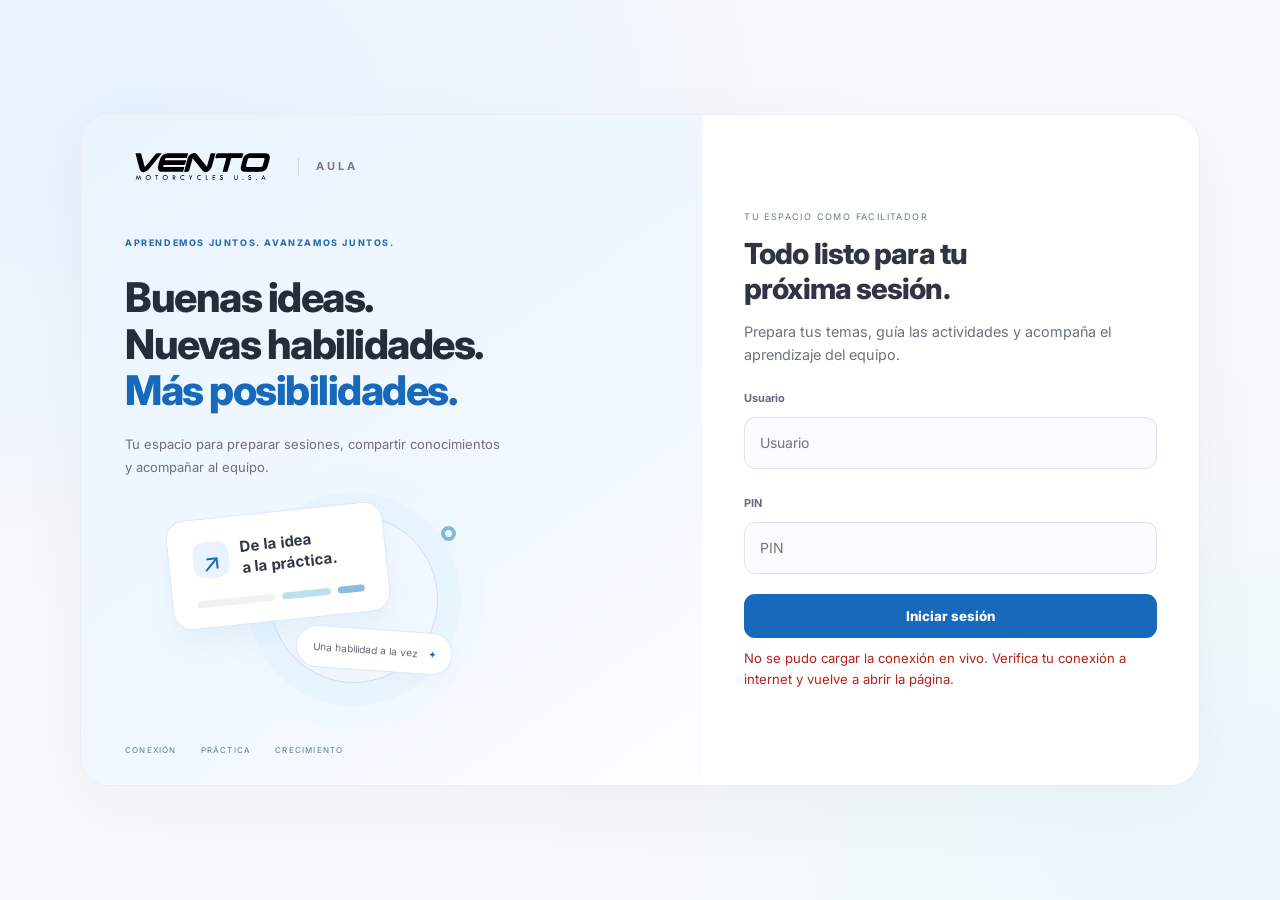
==== index.html @ 3f1a1e35 "Versionar recurso de septiembre para evitar resultados anteriores en caché" ====
<!DOCTYPE html>
<html lang="es">
<head>
<script>function isConsultationView(){return new URLSearchParams(location.search).get('consulta')==='1';}if(isConsultationView())document.documentElement.classList.add('aula-consultation');</script>
<meta charset="UTF-8">
<meta name="viewport" content="width=device-width, initial-scale=1.0">
<title>VENTO Aula · Plataforma de capacitación</title>
<link rel="preconnect" href="https://fonts.googleapis.com">
<link rel="preconnect" href="https://fonts.gstatic.com" crossorigin>
<link href="https://fonts.googleapis.com/css2?family=Inter:wght@300;400;500;600;700;800;900&display=swap" rel="stylesheet">
<style>
*,*::before,*::after{box-sizing:border-box;margin:0;padding:0}
:root{--w:#fff;--bk:#111;--g50:#f9fafb;--g100:#f3f4f6;--g200:#e5e7eb;--g300:#d1d5db;--g400:#9ca3af;--g500:#6b7280;--g600:#4b5563;--g700:#374151;--g800:#1f2937;--bl:#2563eb;--bl2:#3b82f6;--bl3:#1d4ed8;--bla:rgba(37,99,235,.1);--grn:#16a34a;--grna:rgba(22,163,74,.1);--amb:#d97706;--amba:rgba(217,119,6,.1);--red:#dc2626;--reda:rgba(220,38,38,.1);--r:16px;--rs:10px;--tr:all .3s cubic-bezier(.4,0,.2,1)}
html{scroll-behavior:smooth}
body{font-family:'Inter',sans-serif;color:var(--g800);background:var(--w);line-height:1.6;overflow:hidden;height:100vh;width:100vw}
a{color:var(--bl);text-decoration:none}button{font-family:inherit;cursor:pointer;border:none;background:none}
h1{font-size:clamp(2rem,4.5vw,3.2rem);font-weight:900;line-height:1.15;color:var(--bk);letter-spacing:-.02em}
h2{font-size:clamp(1.5rem,3.5vw,2.4rem);font-weight:800;line-height:1.2;color:var(--bk)}
h3{font-size:clamp(1.1rem,2.2vw,1.5rem);font-weight:700;color:var(--bk)}
p{color:var(--g600)}

/* TOPBAR */
.topbar{position:fixed;top:0;left:0;right:0;height:56px;background:var(--w);border-bottom:1px solid var(--g200);z-index:1100;display:flex;align-items:center;padding:0 20px;gap:16px}
.tb-logo{font-size:1.3rem;font-weight:900;color:var(--bk);letter-spacing:-.5px;flex-shrink:0}
.tb-title{font-size:.82rem;font-weight:600;color:var(--g500);flex:1;text-align:center;white-space:nowrap;overflow:hidden;text-overflow:ellipsis}
.tb-btn{display:flex;align-items:center;gap:6px;padding:7px 14px;border-radius:var(--rs);font-size:.78rem;font-weight:600;color:var(--g600);transition:var(--tr);white-space:nowrap}
.tb-btn:hover{background:var(--g100);color:var(--bk)}
.tb-btn svg{width:18px;height:18px;fill:none;stroke:currentColor;stroke-width:2;stroke-linecap:round;stroke-linejoin:round}
.progress-line{position:fixed;top:56px;left:0;right:0;height:3px;background:var(--g200);z-index:1100}
.progress-fill{height:100%;background:var(--bl);transition:width .4s ease;border-radius:0 2px 2px 0}

/* OVERLAY */
.overlay{position:fixed;inset:0;background:rgba(0,0,0,.4);z-index:1200;opacity:0;pointer-events:none;transition:opacity .3s}
.overlay.open{opacity:1;pointer-events:auto}

/* THEME MENU */
.theme-panel{position:fixed;top:0;left:0;bottom:0;width:320px;max-width:85vw;background:var(--w);z-index:1300;transform:translateX(-100%);transition:transform .35s cubic-bezier(.4,0,.2,1);box-shadow:4px 0 24px rgba(0,0,0,.1);display:flex;flex-direction:column}
.theme-panel.open{transform:translateX(0)}
.tp-head{display:flex;align-items:center;justify-content:space-between;padding:20px;border-bottom:1px solid var(--g200)}
.tp-head h3{font-size:1rem}
.tp-close{width:32px;height:32px;border-radius:8px;display:flex;align-items:center;justify-content:center;color:var(--g400)}
.tp-close:hover{background:var(--g100);color:var(--g700)}
.tp-list{flex:1;overflow-y:auto;padding:12px}
.tp-item{display:flex;align-items:center;gap:12px;padding:11px 14px;border-radius:var(--rs);font-size:.82rem;font-weight:500;color:var(--g600);cursor:pointer;transition:var(--tr);margin-bottom:2px}
.tp-item:hover{background:var(--g100);color:var(--bk)}
.tp-item.active{background:var(--bla);color:var(--bl);font-weight:600}
.tp-item .tp-num{width:24px;height:24px;border-radius:6px;display:flex;align-items:center;justify-content:center;font-size:.65rem;font-weight:700;background:var(--g100);color:var(--g500);flex-shrink:0}
.tp-item.active .tp-num{background:var(--bl);color:var(--w)}
.tp-item.visited .tp-num{background:var(--grna);color:var(--grn)}
.tp-sep{font-size:.6rem;font-weight:700;text-transform:uppercase;letter-spacing:1px;color:var(--g400);padding:16px 14px 6px}

/* SLIDE CONTAINER */
.slides{position:absolute;top:59px;left:0;right:0;bottom:0;overflow:hidden}
.slide{position:absolute;inset:0;overflow-y:auto;padding:40px 60px 100px;display:flex;flex-direction:column;align-items:center;opacity:0;pointer-events:none;transition:opacity .35s,transform .35s;transform:translateX(30px)}
.slide.active{opacity:1;pointer-events:auto;transform:translateX(0)}
.slide.exit-left{opacity:0;transform:translateX(-30px)}
.slide-inner{width:100%;max-width:1100px;margin:0 auto}
.slide-label{font-size:.6rem;font-weight:700;text-transform:uppercase;letter-spacing:2px;color:var(--bl);margin-bottom:8px}
.slide-sub{font-size:1.05rem;color:var(--g500);max-width:680px;line-height:1.7;margin-bottom:36px}

/* NAV CONTROLS */
.nav-bar{position:fixed;bottom:0;left:0;right:0;height:64px;background:var(--w);border-top:1px solid var(--g200);z-index:1100;display:flex;align-items:center;justify-content:center;gap:16px;padding:0 20px}
.nav-btn{display:flex;align-items:center;gap:6px;padding:10px 24px;border-radius:var(--rs);font-size:.85rem;font-weight:600;transition:var(--tr)}
.nav-btn.pri{background:var(--bk);color:var(--w)}.nav-btn.pri:hover{background:var(--g800)}
.nav-btn.sec{border:1.5px solid var(--g300);color:var(--g600)}.nav-btn.sec:hover{border-color:var(--bl);color:var(--bl);background:var(--bla)}
.nav-btn:disabled{opacity:.3;pointer-events:none}
.nav-info{font-size:.82rem;color:var(--g500);font-weight:500;min-width:60px;text-align:center}

/* CARDS */
.card{background:var(--w);border:1px solid var(--g200);border-radius:var(--r);padding:24px;transition:var(--tr)}
.card:hover{box-shadow:0 4px 20px rgba(0,0,0,.06)}
.card-label{font-size:.6rem;font-weight:700;text-transform:uppercase;letter-spacing:1px;color:var(--g400);margin-bottom:6px}
.card-value{font-size:2.2rem;font-weight:800;color:var(--bk);line-height:1.1}
.grid-2{display:grid;grid-template-columns:1fr 1fr;gap:16px}
.grid-3{display:grid;grid-template-columns:repeat(3,1fr);gap:16px}
.grid-4{display:grid;grid-template-columns:repeat(4,1fr);gap:16px}
.tag{display:inline-block;padding:4px 12px;border-radius:20px;font-size:.68rem;font-weight:600;text-transform:uppercase;letter-spacing:.5px}
.tag-bl{background:var(--bla);color:var(--bl)}.tag-g{background:var(--grna);color:var(--grn)}.tag-a{background:var(--amba);color:var(--amb)}.tag-r{background:var(--reda);color:var(--red)}.tag-gy{background:var(--g100);color:var(--g500)}

/* FLIP CARDS */
.flip-grid{display:grid;grid-template-columns:repeat(auto-fit,minmax(240px,1fr));gap:20px;margin:24px 0}
.flip-wrap{perspective:1000px;height:240px;cursor:pointer}
.flip-card{position:relative;width:100%;height:100%;transition:transform .6s cubic-bezier(.4,0,.2,1);transform-style:preserve-3d}
.flip-wrap.flipped .flip-card{transform:rotateY(180deg)}
.flip-front,.flip-back{position:absolute;inset:0;backface-visibility:hidden;border-radius:var(--r);padding:28px;display:flex;flex-direction:column;justify-content:center}
.flip-front{background:var(--w);border:2px solid var(--g200);align-items:center;text-align:center}
.flip-front .flip-icon{font-size:2rem;margin-bottom:12px;color:var(--bl)}
.flip-front h3{font-size:1.05rem;color:var(--bk);margin-bottom:8px}
.flip-front p{font-size:.82rem;color:var(--g500)}
.flip-front .flip-hint{font-size:.7rem;color:var(--g400);margin-top:auto;padding-top:12px}
.flip-back{background:var(--bk);color:var(--w);transform:rotateY(180deg);overflow-y:auto}
.flip-back p{color:rgba(255,255,255,.8);font-size:.88rem;line-height:1.7}
.flip-back ul{list-style:none;padding:0;margin-top:8px}
.flip-back li{padding:4px 0;font-size:.82rem;color:rgba(255,255,255,.7)}
.flip-back li::before{content:"";display:inline-block;width:5px;height:5px;border-radius:50%;background:var(--bl2);margin-right:8px;vertical-align:middle}

/* EXAMPLE BLOCKS */
.ex-block{border:1px solid var(--g200);border-radius:var(--rs);padding:20px;margin-bottom:12px}
.ex-block.bad{border-left:4px solid var(--red);background:var(--reda)}
.ex-block.good{border-left:4px solid var(--grn);background:var(--grna)}
.ex-tag{font-size:.6rem;font-weight:700;text-transform:uppercase;letter-spacing:1px;margin-bottom:6px}
.ex-block.bad .ex-tag{color:var(--red)}.ex-block.good .ex-tag{color:var(--grn)}
.ex-role{font-size:.68rem;font-weight:600;color:var(--g400);text-transform:uppercase;letter-spacing:.5px;margin-bottom:4px}
.ex-txt{font-size:.9rem;color:var(--g700);line-height:1.7}

/* GOLDEN RULE */
.gold-rule{background:linear-gradient(135deg,var(--g50),var(--w));border:2px solid var(--g200);border-radius:var(--r);padding:24px 28px;position:relative;margin:20px 0}
.gold-rule::before{content:"";position:absolute;top:-1px;left:28px;right:28px;height:3px;background:var(--bl);border-radius:0 0 4px 4px}
.gold-rule-lb{font-size:.6rem;font-weight:700;text-transform:uppercase;letter-spacing:2px;color:var(--bl);margin-bottom:6px}
.gold-rule-tx{font-size:.95rem;font-weight:600;color:var(--bk);line-height:1.6}

/* STEP FLOW */
.step-flow{display:flex;align-items:center;gap:0;flex-wrap:wrap;justify-content:center;margin:24px 0}
.step-node{padding:14px 22px;background:var(--w);border:2px solid var(--g200);border-radius:var(--rs);font-size:.82rem;font-weight:600;color:var(--bk);text-align:center;transition:var(--tr)}
.step-node:hover{border-color:var(--bl);background:var(--bla)}
.step-ar{color:var(--g300);padding:0 6px;font-size:1.1rem}

/* TIMELINE */
.timeline{position:relative;padding-left:28px;margin:24px 0}
.timeline::before{content:"";position:absolute;left:8px;top:4px;bottom:4px;width:2px;background:var(--g200)}
.tl-item{position:relative;padding:12px 0 12px 20px}
.tl-item::before{content:"";position:absolute;left:-22px;top:16px;width:10px;height:10px;border-radius:50%;border:2px solid var(--bl);background:var(--w)}
.tl-item:last-child::before{background:var(--bl)}
.tl-label{font-size:.6rem;font-weight:700;text-transform:uppercase;letter-spacing:1px;color:var(--bl);margin-bottom:2px}
.tl-text{font-size:.88rem;color:var(--g700)}

/* COMPARISON */
.cmp-tbl{width:100%;border-collapse:separate;border-spacing:0;border:1px solid var(--g200);border-radius:var(--r);overflow:hidden;margin:20px 0}
.cmp-tbl th{background:var(--g800);color:var(--w);font-size:.72rem;font-weight:600;text-transform:uppercase;letter-spacing:.5px;padding:14px 16px;text-align:left}
.cmp-tbl td{padding:14px 16px;font-size:.85rem;color:var(--g600);border-bottom:1px solid var(--g100);vertical-align:top}
.cmp-tbl tr:last-child td{border-bottom:none}
.cmp-tbl tr:hover td{background:var(--g50)}

/* CALLOUT */
.callout{border-left:4px solid var(--bl);padding:20px 24px;background:var(--bla);border-radius:0 var(--rs) var(--rs) 0;margin:16px 0}
.callout.warn{border-left-color:var(--red);background:var(--reda)}
.callout.success{border-left-color:var(--grn);background:var(--grna)}

/* KPI GRID */
.kpi-grid{display:grid;grid-template-columns:repeat(5,1fr);gap:14px;margin:20px 0}
.kpi-card{position:relative;overflow:hidden;padding:20px;background:var(--w);border:1px solid var(--g200);border-radius:var(--r)}
.kpi-card::before{content:"";position:absolute;top:0;left:0;width:100%;height:3px;background:var(--bl)}
.kpi-card.green::before{background:var(--grn)}.kpi-card.amber::before{background:var(--amb)}.kpi-card.red::before{background:var(--red)}
.kpi-card .kpi-val{font-size:1.8rem;font-weight:800;color:var(--bk);line-height:1.1}
.kpi-card .kpi-lbl{font-size:.65rem;font-weight:600;color:var(--g500);text-transform:uppercase;letter-spacing:.5px;margin-top:4px}

/* PROGRESS BAR */
.pr-bar-wrap{margin-bottom:18px}
.pr-bar-hd{display:flex;justify-content:space-between;align-items:center;margin-bottom:6px}
.pr-bar-nm{font-size:.82rem;font-weight:600;color:var(--bk)}
.pr-bar-pct{font-size:.82rem;font-weight:700;color:var(--bl)}
.pr-badge{font-size:.58rem;font-weight:700;padding:3px 10px;border-radius:20px;text-transform:uppercase;letter-spacing:.5px}
.pr-badge.f{background:var(--grna);color:var(--grn)}.pr-badge.d{background:var(--amba);color:var(--amb)}.pr-badge.p{background:var(--reda);color:var(--red)}
.pr-track{height:8px;background:var(--g200);border-radius:8px;overflow:hidden}
.pr-fill{height:100%;border-radius:8px;transition:width 1s ease;width:0%}
.pr-fill.f{background:var(--grn)}.pr-fill.d{background:var(--amb)}.pr-fill.p{background:var(--red)}

/* SCRIPT OUTPUT */
.script-out{background:var(--g50);border:1px solid var(--g200);border-radius:var(--r);padding:24px;margin-top:16px}
.script-out-label{font-size:.6rem;font-weight:700;text-transform:uppercase;letter-spacing:1px;color:var(--bl);margin-bottom:8px}
.script-out-txt{font-size:.95rem;color:var(--g700);line-height:1.8;font-style:italic}
.script-note{background:var(--bla);border:1.5px solid rgba(37,99,235,.3);border-radius:14px;padding:14px 18px;text-align:center;margin-bottom:16px}
.script-note .sn-t{font-size:.9rem;font-weight:900;letter-spacing:.6px;color:var(--bl);text-transform:uppercase}
.script-note .sn-sub{font-size:.82rem;font-weight:600;color:var(--g600);margin-top:6px}

/* VENTEC IMPACT */
.impact-grid{display:grid;grid-template-columns:repeat(auto-fit,minmax(180px,1fr));gap:12px;margin:16px 0}
.impact-item{padding:16px;background:var(--g50);border:1px solid var(--g200);border-radius:var(--rs);text-align:center}
.impact-item .ii-icon{font-size:1.4rem;margin-bottom:6px;color:var(--bl)}
.impact-item .ii-text{font-size:.82rem;font-weight:600;color:var(--bk)}

/* BUTTONS */
.btn{display:inline-flex;align-items:center;gap:8px;padding:12px 24px;border-radius:var(--rs);font-size:.85rem;font-weight:600;transition:var(--tr);white-space:nowrap}
.btn-bl{background:var(--bl);color:var(--w)}.btn-bl:hover{background:var(--bl3);box-shadow:0 4px 12px rgba(37,99,235,.3)}
.btn-bk{background:var(--bk);color:var(--w)}.btn-bk:hover{background:var(--g800)}
.btn-o{border:1.5px solid var(--g300);color:var(--g600)}.btn-o:hover{border-color:var(--bl);color:var(--bl);background:var(--bla)}
.btn-sm{padding:8px 16px;font-size:.78rem}
.btn svg{width:16px;height:16px;fill:none;stroke:currentColor;stroke-width:2;stroke-linecap:round;stroke-linejoin:round}

/* SEARCH */
.sov{position:fixed;inset:0;background:rgba(0,0,0,.5);z-index:2000;display:none;align-items:flex-start;justify-content:center;padding-top:120px}
.sov.open{display:flex}
.sov-box{width:100%;max-width:580px;background:var(--w);border-radius:var(--r);overflow:hidden;box-shadow:0 20px 60px rgba(0,0,0,.2);margin:0 16px}
.sov-in{display:flex;align-items:center;padding:16px 20px;border-bottom:1px solid var(--g200);gap:12px}
.sov-in svg{width:20px;height:20px;stroke:var(--g400);fill:none;stroke-width:2;flex-shrink:0}
.sov-i{flex:1;border:none;outline:none;font-size:1rem;font-family:inherit;color:var(--bk)}
.sov-i::placeholder{color:var(--g400)}
.sov-r{max-height:400px;overflow-y:auto;padding:8px}
.sov-ri{padding:12px 16px;border-radius:var(--rs);cursor:pointer;transition:var(--tr)}
.sov-ri:hover{background:var(--g100)}
.sov-rm{font-size:.62rem;font-weight:700;color:var(--bl);text-transform:uppercase;letter-spacing:.5px;margin-bottom:2px}
.sov-rt{font-size:.88rem;color:var(--g700)}
.sov-rt mark{background:rgba(37,99,235,.15);color:var(--bl);padding:0 2px;border-radius:2px}
.sov-empty{padding:32px;text-align:center;color:var(--g400);font-size:.9rem}

/* MODAL */
.modal-o{position:fixed;inset:0;background:rgba(0,0,0,.5);z-index:3000;display:none;align-items:center;justify-content:center;padding:16px}
.modal-o.open{display:flex}
.modal{background:var(--w);border-radius:var(--r);width:100%;max-width:560px;max-height:80vh;overflow-y:auto;box-shadow:0 20px 60px rgba(0,0,0,.2)}
.modal-hd{display:flex;align-items:center;justify-content:space-between;padding:20px 24px;border-bottom:1px solid var(--g200)}
.modal-tt{font-size:1.1rem;font-weight:700;color:var(--bk)}
.modal-cl{width:32px;height:32px;border-radius:8px;display:flex;align-items:center;justify-content:center;color:var(--g400)}
.modal-cl:hover{background:var(--g100);color:var(--g700)}
.modal-bd{padding:24px}

/* SCROLL TOP */
.scroll-top{position:fixed;bottom:80px;right:24px;width:40px;height:40px;border-radius:50%;background:var(--w);border:1px solid var(--g200);display:flex;align-items:center;justify-content:center;z-index:700;opacity:0;pointer-events:none;transition:var(--tr);box-shadow:0 2px 8px rgba(0,0,0,.08)}
.scroll-top.visible{opacity:1;pointer-events:auto}
.scroll-top:hover{border-color:var(--bl)}
.scroll-top svg{width:16px;height:16px;fill:none;stroke:var(--g500);stroke-width:2;stroke-linecap:round}

/* FAB TOOLS */
.fab-tools{position:fixed;bottom:80px;right:72px;z-index:800}
.fab-btn{width:44px;height:44px;border-radius:50%;background:var(--w);border:1.5px solid var(--g200);display:flex;align-items:center;justify-content:center;transition:var(--tr);box-shadow:0 2px 8px rgba(0,0,0,.08)}
.fab-btn:hover{border-color:var(--bl);box-shadow:0 4px 16px rgba(0,0,0,.12)}
.fab-btn svg{width:20px;height:20px;fill:none;stroke:var(--g600);stroke-width:2;stroke-linecap:round;stroke-linejoin:round}
.fab-panel{position:fixed;bottom:132px;right:24px;width:280px;background:var(--w);border:1px solid var(--g200);border-radius:var(--r);box-shadow:0 10px 40px rgba(0,0,0,.12);z-index:800;display:none;overflow:hidden}
.fab-panel.open{display:block}
.fab-panel-hd{padding:16px 20px;border-bottom:1px solid var(--g200);font-size:.9rem;font-weight:700;color:var(--bk)}
.fab-panel-bd{padding:16px 20px}
.tm-disp{font-size:2.2rem;font-weight:800;color:var(--bk);text-align:center;letter-spacing:2px;margin-bottom:8px}
.tm-btns{display:flex;gap:6px;justify-content:center;flex-wrap:wrap;margin-bottom:8px}
.tm-btns button{padding:6px 14px;border:1px solid var(--g200);border-radius:var(--rs);font-size:.75rem;font-weight:500;color:var(--g600);transition:var(--tr)}
.tm-btns button:hover{border-color:var(--bl);color:var(--bl)}
.tm-btns button.active{background:var(--bl);color:var(--w);border-color:var(--bl)}
.tm-ctrl{display:flex;gap:6px;justify-content:center}
.fab-panel-bd button{width:100%;padding:10px;border-radius:var(--rs);font-size:.8rem;font-weight:500;border:1px solid var(--g200);color:var(--g600);transition:var(--tr);text-align:center;margin-bottom:8px}
.fab-panel-bd button:last-child{margin-bottom:0}
.fab-panel-bd button:hover{border-color:var(--bl);color:var(--bl);background:var(--bla)}

/* MODULE STRUCTURE */
.mod-sec{display:flex;align-items:center;gap:12px;margin:36px 0 14px}
.mod-sec::after{content:"";flex:1;height:1px;background:var(--g200)}
.mod-sec-num{width:28px;height:28px;border-radius:8px;background:var(--bl);color:var(--w);display:flex;align-items:center;justify-content:center;font-size:.72rem;font-weight:700;flex-shrink:0}
.mod-sec h3{font-size:.92rem;font-weight:800;letter-spacing:1px;text-transform:uppercase;color:var(--bk)}
.mod-sec h3 small{display:block;font-size:.62rem;font-weight:600;color:var(--g400);letter-spacing:1px;text-transform:uppercase;margin-top:2px}

.objetivo{display:flex;gap:16px;align-items:flex-start;background:var(--bla);border:1px solid rgba(37,99,235,.18);border-radius:var(--r);padding:20px 24px;margin:20px 0}
.objetivo-ico{flex-shrink:0;width:40px;height:40px;border-radius:10px;background:var(--bl);display:flex;align-items:center;justify-content:center}
.objetivo-ico svg{width:20px;height:20px;stroke:#fff;fill:none;stroke-width:2}
.objetivo .ob-lb{font-size:.6rem;font-weight:700;text-transform:uppercase;letter-spacing:1.5px;color:var(--bl);margin-bottom:4px}
.objetivo p{font-size:.95rem;font-weight:600;color:var(--bl3);line-height:1.6}

.ent-grid{display:grid;grid-template-columns:repeat(auto-fit,minmax(240px,1fr));gap:14px;margin:14px 0}
.ent-card{background:var(--w);border:1px solid var(--g200);border-radius:var(--rs);padding:20px}
.ent-card h4{font-size:.82rem;font-weight:700;color:var(--bk);margin-bottom:6px;text-transform:uppercase;letter-spacing:.5px}
.ent-card p{font-size:.85rem;color:var(--g600);line-height:1.7}
.ent-card ul{list-style:none;padding:0;margin-top:8px}
.ent-card li{padding:3px 0;font-size:.82rem;color:var(--g600);line-height:1.5}
.ent-card li::before{content:"";display:inline-block;width:5px;height:5px;border-radius:50%;background:var(--bl);margin-right:8px;vertical-align:middle}
.ent-card .ehint{font-size:.68rem;color:var(--g400);margin-top:10px}

.steps-vert{display:flex;flex-direction:column;gap:0;margin:14px 0}
.stp-v{display:flex;gap:16px;position:relative;padding-bottom:26px}
.stp-v:last-child{padding-bottom:0}
.stp-v::before{content:"";position:absolute;left:17px;top:38px;bottom:0;width:2px;background:var(--g200)}
.stp-v:last-child::before{display:none}
.stp-v-num{width:36px;height:36px;border-radius:50%;background:var(--w);border:2px solid var(--bl);color:var(--bl);display:flex;align-items:center;justify-content:center;font-size:.8rem;font-weight:700;flex-shrink:0;z-index:1}
.stp-v-bd{flex:1;padding-top:2px}
.stp-v-bd h4{font-size:.9rem;font-weight:700;color:var(--bk);margin-bottom:4px}
.stp-v-bd p{font-size:.86rem;color:var(--g600);line-height:1.7;margin-bottom:6px}
.stp-v-bd .stp-v-ex{font-size:.84rem;color:var(--bl3);background:var(--bla);border-radius:var(--rs);padding:10px 14px;font-style:italic;line-height:1.6}

.convo{display:flex;flex-direction:column;gap:10px;margin:14px 0}
.convo-line{display:flex;gap:12px;align-items:flex-start}
.convo-who{flex-shrink:0;width:96px;padding:7px 4px;text-align:center;border-radius:8px;font-size:.6rem;font-weight:700;text-transform:uppercase;letter-spacing:.5px}
.convo-who.cliente{background:var(--g100);color:var(--g600)}
.convo-who.asesor{background:var(--bla);color:var(--bl)}
.convo-txt{flex:1;font-size:.9rem;color:var(--g700);line-height:1.7;padding-top:3px}

.reto{background:var(--g50);border:1.5px dashed var(--g300);border-radius:var(--r);padding:24px;margin:20px 0}
.reto-hd{display:flex;align-items:center;gap:8px;font-size:.62rem;font-weight:700;text-transform:uppercase;letter-spacing:1.5px;color:var(--amb);margin-bottom:10px}
.reto-hd svg{width:16px;height:16px;stroke:var(--amb);fill:none;stroke-width:2}
.reto-q{font-size:.94rem;font-weight:600;color:var(--bk);line-height:1.7;margin-bottom:14px}
.reto-opts{display:flex;flex-direction:column;gap:10px}
.reto-opt{display:flex;align-items:flex-start;gap:12px;padding:14px 18px;border:2px solid var(--g200);border-radius:var(--rs);background:var(--w);cursor:pointer;transition:var(--tr);font-size:.87rem;color:var(--g700);text-align:left;width:100%;line-height:1.6}
.reto-opt:hover{border-color:var(--bl);background:var(--bla)}
.reto-opt .qo-l{width:30px;height:30px;border-radius:50%;border:2px solid var(--g300);display:flex;align-items:center;justify-content:center;font-size:.75rem;font-weight:700;flex-shrink:0;transition:var(--tr)}
.reto-opt.correct{border-color:var(--grn);background:var(--grna);pointer-events:none}
.reto-opt.correct .qo-l{border-color:var(--grn);background:var(--grn);color:var(--w)}
.reto-opt.wrong{border-color:var(--red);background:var(--reda);pointer-events:none}
.reto-opt.wrong .qo-l{border-color:var(--red);background:var(--red);color:var(--w)}
.reto-opt.show-correct{border-color:var(--grn)}
.reto-opt.show-correct .qo-l{border-color:var(--grn);background:var(--grn);color:var(--w)}
.reto-fb{margin-top:14px;padding:16px;border-radius:var(--rs);font-size:.88rem;line-height:1.7;display:none}
.reto-fb.show{display:block}
.reto-fb.fb-g{background:var(--grna);color:var(--grn);border:1px solid rgba(22,163,74,.2)}
.reto-fb.fb-r{background:var(--reda);color:var(--red);border:1px solid rgba(220,38,38,.2)}
.reto-fb strong{display:block;margin-bottom:4px}

.imp-card{background:linear-gradient(135deg,var(--g50),#fff);border:1.5px solid var(--g200);border-left:6px solid var(--bl);border-radius:var(--r);padding:22px 26px;margin:20px 0}
.imp-card .imp-lb{font-size:.6rem;font-weight:700;text-transform:uppercase;letter-spacing:1.5px;color:var(--bl);margin-bottom:6px}
.imp-card .imp-tx{font-size:1rem;font-weight:800;color:var(--bk);line-height:1.6}
.imp-card .imp-list{margin-top:10px;display:grid;grid-template-columns:repeat(auto-fit,minmax(200px,1fr));gap:8px}
.imp-card .imp-list span{display:flex;align-items:center;gap:8px;font-size:.84rem;font-weight:500;color:var(--g700)}
.imp-card .imp-list span::before{content:"";width:6px;height:6px;border-radius:50%;background:var(--bl);flex-shrink:0}

.dialogo-ref{background:var(--g50);border:1px solid var(--g200);border-left:4px solid var(--bl);border-radius:var(--rs);padding:16px 20px;margin:12px 0}
.dialogo-ref .dr-lb{font-size:.6rem;font-weight:700;text-transform:uppercase;letter-spacing:1px;color:var(--bl);margin-bottom:6px}
.dialogo-ref .dr-tx{font-size:.92rem;font-style:italic;color:var(--g700);line-height:1.7}
.dialogo-ref .dr-nota{font-size:.78rem;color:var(--g500);margin-top:8px;line-height:1.6}

/* COMMERCIAL ROUTE */
.route{display:flex;flex-direction:column;gap:0;margin:20px 0;max-width:640px}
.route-node{flex:1;display:flex;align-items:center;gap:14px;padding:12px 18px;background:var(--w);border:2px solid var(--g200);border-radius:var(--rs)}
.route-node .rn-num{width:30px;height:30px;border-radius:8px;background:var(--bl);color:var(--w);display:flex;align-items:center;justify-content:center;font-size:.75rem;font-weight:700;flex-shrink:0}
.route-node .rn-txt{font-size:.85rem;font-weight:600;color:var(--bk)}
.route-node .rn-sub{font-size:.7rem;color:var(--g500)}
.route-line{width:2px;height:22px;background:var(--bl);margin:2px 0 2px 30px;opacity:.45}
.route-alimenta{font-size:.6rem;font-weight:700;text-transform:uppercase;letter-spacing:1px;color:var(--g400);margin:2px 0 2px 30px}

.route-grid{display:grid;grid-template-columns:repeat(auto-fit,minmax(150px,1fr));gap:10px;margin:16px 0}
.route-chip{background:var(--w);border:1.5px solid var(--g200);border-radius:var(--rs);padding:14px;text-align:center}
.route-chip .rc-num{font-size:.62rem;font-weight:700;color:var(--bl);margin-bottom:4px}
.route-chip .rc-txt{font-size:.72rem;font-weight:600;color:var(--bk);line-height:1.4;text-transform:uppercase;letter-spacing:.5px}
.route-chips{display:flex;align-items:center;gap:6px;flex-wrap:wrap;justify-content:center;margin:16px 0}
.route-chips .rc-arrow{color:var(--bl);font-size:.9rem;font-weight:700}

/* MODERN CARD SYSTEM - GLOBAL */
.m-hd{display:flex;align-items:flex-end;gap:16px;margin:36px 0 22px;flex-wrap:wrap}
.m-hd .mod-sec{flex:1;margin:0}
.m-hint{display:flex;align-items:center;gap:8px;font-size:.72rem;font-weight:600;color:var(--g500);background:var(--g50);border:1px solid var(--g200);border-radius:999px;padding:8px 14px;white-space:nowrap}
.m-hint svg{width:14px;height:14px;stroke:var(--bl);fill:none;stroke-width:2;stroke-linecap:round;stroke-linejoin:round;flex-shrink:0}
.m-grid{display:grid;grid-template-columns:repeat(4,1fr);gap:18px;margin:6px 0 8px}
.m-grid.x3{grid-template-columns:repeat(3,1fr)}
.m-grid.x2{grid-template-columns:repeat(2,1fr)}
.m-card{position:relative;display:flex;flex-direction:column;background:#fff;border:1.5px solid var(--g200);border-radius:22px;padding:24px 24px 22px;box-shadow:0 1px 2px rgba(0,0,0,.04);overflow:hidden;transition:transform .3s cubic-bezier(.4,0,.2,1),box-shadow .3s cubic-bezier(.4,0,.2,1),border-color .3s cubic-bezier(.4,0,.2,1)}
.m-card:hover{transform:translateY(-4px);box-shadow:0 14px 30px rgba(17,24,39,.09);border-color:#93c5fd}
.m-num{position:absolute;top:16px;left:20px;font-size:.66rem;font-weight:800;color:var(--g400);letter-spacing:.5px}
.m-ico{width:64px;height:64px;margin:8px 0 16px;border-radius:16px;background:var(--bla);display:flex;align-items:center;justify-content:center;flex-shrink:0}
.m-ico svg{width:34px;height:34px;stroke:var(--bl);fill:none;stroke-width:1.8;stroke-linecap:round;stroke-linejoin:round}
.m-title{font-size:.9rem;font-weight:800;color:var(--bk);letter-spacing:.3px;line-height:1.35;margin:0 0 8px;text-transform:uppercase}
.m-desc{font-size:.83rem;color:var(--g600);line-height:1.6;margin:0 0 14px}
.m-more{display:inline-flex;align-items:center;gap:7px;font-size:.78rem;font-weight:700;color:var(--bl);background:none;border:none;padding:0;margin-top:auto;align-self:flex-start;cursor:pointer;transition:color .2s}
.m-more:hover{color:var(--bl3)}
.m-more .mm-lbl{letter-spacing:.3px}
.m-more .mm-ico{width:16px;height:16px;border-radius:50%;background:var(--bla);color:var(--bl);display:flex;align-items:center;justify-content:center;font-size:.85rem;font-weight:800;line-height:1;transition:transform .3s cubic-bezier(.4,0,.2,1)}
.m-card.expanded .m-more .mm-ico{transform:rotate(45deg)}
.m-detail{max-height:0;opacity:0;overflow:hidden;transition:max-height .32s ease,opacity .32s ease;margin:0}
.m-card.expanded .m-detail{opacity:1;margin-top:14px;padding-top:12px;border-top:1px solid var(--g100)}
.m-detail h5{font-size:.6rem;font-weight:800;letter-spacing:1.1px;text-transform:uppercase;color:var(--bl);margin-bottom:8px}
.m-detail ul{list-style:none;padding:0;display:flex;flex-direction:column;gap:7px}
.m-detail ul li{display:flex;align-items:flex-start;gap:9px;font-size:.8rem;color:var(--g700);font-weight:500;line-height:1.5}
.m-detail ul li::before{content:"";width:6px;height:6px;border-radius:50%;background:var(--bl);flex-shrink:0;margin-top:6px}
.m-detail p{font-size:.8rem;color:var(--g600);line-height:1.65;margin:0}
.m-note{margin-top:12px;padding-top:10px;border-top:1px dashed var(--g300);font-size:.72rem;color:var(--g500);line-height:1.6;font-style:italic}
.m-tag{display:inline-block;margin-top:12px;padding:6px 10px;border-radius:8px;background:var(--bla);font-size:.58rem;font-weight:800;letter-spacing:1px;text-transform:uppercase;color:var(--bl)}
.m-tag+p{margin-top:8px}
.m-infobar{display:flex;align-items:flex-start;gap:12px;background:#eaf1fe;border:1px solid #d6e4fc;border-radius:14px;padding:16px 20px;margin-top:22px}
.m-infobar svg{width:20px;height:20px;stroke:var(--bl);fill:none;stroke-width:2;stroke-linecap:round;stroke-linejoin:round;flex-shrink:0;margin-top:2px}
.m-infobar b{color:var(--g800)}
.m-infobar span{font-size:.82rem;color:var(--g700);line-height:1.7}

/* PLAN DE ÉXITO - cómo decírselo al cliente */
.pe-hd{text-align:center;max-width:760px;margin:4px auto 18px}
.pe-hd-t{font-size:1rem;font-weight:900;letter-spacing:1.4px;text-transform:uppercase;color:var(--bl)}
.pe-hd-s{font-size:.86rem;color:var(--g600);margin-top:6px}
.pe-grid{display:grid;grid-template-columns:repeat(3,1fr);gap:18px;margin:6px 0 8px}
.pe-card{position:relative;display:flex;flex-direction:column;background:#fff;border:1.5px solid var(--g200);border-radius:22px;padding:22px 20px 24px;box-shadow:0 1px 2px rgba(0,0,0,.04)}
.pe-num{position:absolute;top:16px;left:20px;font-size:.66rem;font-weight:800;color:var(--g400);letter-spacing:.5px}
.pe-img{width:100%;height:190px;margin:10px 0 14px;display:flex;align-items:center;justify-content:center;flex-shrink:0}
.pe-img img{max-width:100%;max-height:100%;width:auto;height:auto;object-fit:contain}
.pe-t{font-size:.88rem;font-weight:800;color:var(--bk);letter-spacing:.3px;line-height:1.35;margin:0 0 8px;text-transform:uppercase}
.pe-lb{font-size:.6rem;font-weight:800;letter-spacing:1.4px;text-transform:uppercase;color:var(--bl);margin-bottom:10px}
.pe-says{display:flex;flex-direction:column;gap:8px}
.pe-say{background:var(--bla);border:1.5px solid rgba(37,99,235,.28);border-radius:14px;padding:10px 13px;font-size:.8rem;color:var(--bk);line-height:1.5}
.pe-eg{max-width:920px;margin:4px auto 0;background:#eaf1fe;border:1.5px solid rgba(37,99,235,.3);border-radius:20px;padding:24px 26px;text-align:center}
.pe-eg-txt{font-size:1rem;font-weight:600;color:var(--bk);line-height:1.65}
.pe-eg-f{display:flex;align-items:center;justify-content:center;gap:10px;flex-wrap:wrap;margin-top:16px}
.pe-chip{font-size:.66rem;font-weight:800;letter-spacing:1.2px;text-transform:uppercase;color:var(--bl);background:#fff;border:1.5px solid var(--bl);border-radius:999px;padding:8px 16px}
.pe-op{font-weight:900;color:var(--bl);font-size:.95rem}
.pe-call{max-width:920px;margin:20px auto 0;background:var(--bk);color:var(--w);border-radius:20px;padding:22px 26px;text-align:center}
.pe-call-t{font-size:.92rem;font-weight:900;letter-spacing:1.2px;text-transform:uppercase}
.pe-call-s{font-size:.84rem;color:var(--g300);margin-top:8px;line-height:1.5}

/* FOLLOW UP - resultados mystery shopper */
.fu-kicker{font-size:.68rem;font-weight:800;letter-spacing:3px;text-transform:uppercase;color:var(--bl);margin-bottom:14px}
.fu-agosto{display:inline-block;margin-top:12px;padding:10px 26px;border-radius:999px;background:var(--bk);color:var(--w);font-size:1.15rem;font-weight:900;letter-spacing:2px}
.fu-rank{display:flex;flex-direction:column;gap:12px;margin:10px 0 6px}
.fr-row{position:relative;background:var(--w);border:1.5px solid var(--g200);border-radius:18px;padding:16px 22px;display:grid;grid-template-columns:52px 1fr auto 96px;align-items:center;gap:16px}
.fr-num{font-size:1.5rem;font-weight:900;color:var(--bl);letter-spacing:.5px}
.fr-bd{min-width:0}
.fr-nm{font-size:.92rem;font-weight:800;color:var(--bk);text-transform:uppercase;letter-spacing:.4px}
.fr-dt{font-size:.78rem;color:var(--g500);margin-top:2px;line-height:1.45}
.fr-inc{font-size:.8rem;font-weight:600;color:var(--g600);text-align:right;white-space:nowrap}
.fr-pct{font-size:1.9rem;font-weight:900;color:var(--bk);text-align:right;line-height:1}
.fr-bar{position:absolute;left:0;right:0;bottom:-1.5px;height:4px;border-radius:0 0 18px 18px;background:var(--g100);overflow:hidden}
.fr-fill{height:100%;background:var(--bl)}
.fu-puente{margin-top:22px;text-align:center}
.fp-t{font-size:.82rem;font-weight:900;letter-spacing:1.4px;color:var(--bl);text-transform:uppercase}
.fp-chips{margin-top:10px;font-size:.82rem;font-weight:700;color:var(--g700);letter-spacing:.5px;display:flex;flex-wrap:wrap;justify-content:center;gap:8px}
.fu-tbl-wrap{overflow-x:auto;margin:8px 0 6px}
.fu-tbl{min-width:520px}
.fu-cal{display:inline-block;min-width:46px;padding:6px 12px;border-radius:999px;background:var(--bla);color:var(--bl);font-weight:900;font-size:.9rem}
.fu-cal-risk{background:var(--reda);color:var(--red)}
.fu-sum{display:grid;grid-template-columns:1fr 1fr;gap:16px;margin:18px 0 4px;max-width:760px}
.fs-item{background:var(--g50);border:1.5px solid var(--g200);border-radius:16px;padding:18px 22px;text-align:center}
.fs-lb{font-size:.6rem;font-weight:800;letter-spacing:1.1px;text-transform:uppercase;color:var(--g500);margin-bottom:8px;line-height:1.5}
.fs-val{font-size:1.35rem;font-weight:900;color:var(--bk)}
.fu-risk-note{margin-top:16px;text-align:center;font-size:.82rem;font-weight:900;letter-spacing:1.1px;text-transform:uppercase;color:var(--red);background:var(--reda);border:1.5px solid rgba(220,38,38,.25);border-radius:14px;padding:14px 20px;max-width:760px}
.fu-hallazgos{display:flex;flex-direction:column;gap:14px;max-width:720px;margin:18px 0}
.fh-item{display:flex;align-items:flex-start;gap:14px;background:var(--w);border:1.5px solid var(--g200);border-radius:16px;padding:16px 20px;font-size:.95rem;font-weight:600;color:var(--g700);line-height:1.55}
.fh-num{width:32px;height:32px;border-radius:50%;background:var(--bk);color:var(--w);font-weight:900;display:flex;align-items:center;justify-content:center;flex-shrink:0;font-size:.9rem}
.fu-flujo{display:flex;align-items:center;justify-content:center;flex-wrap:wrap;gap:10px;margin:20px 0}
.ff-it{font-size:.78rem;font-weight:900;letter-spacing:1.4px;text-transform:uppercase;color:var(--bl);background:var(--bla);border:1.5px solid rgba(37,99,235,.3);border-radius:999px;padding:8px 18px}
.ff-ar{font-weight:900;color:var(--g400);font-size:1rem}
.fu-modulos{margin-top:8px;text-align:center}
.fm-lb{font-size:.6rem;font-weight:800;letter-spacing:1.4px;text-transform:uppercase;color:var(--g500);margin-bottom:8px}
.fm-chips{font-size:.82rem;font-weight:700;color:var(--g700);letter-spacing:.5px;max-width:820px;margin:0 auto}
@media(max-width:640px){.fr-row{grid-template-columns:40px 1fr;row-gap:6px;padding:14px 16px}.fr-inc{grid-column:2;text-align:left}.fr-pct{grid-column:2;text-align:left;font-size:1.5rem}.fu-sum{grid-template-columns:1fr}}

/* FOLLOW UP - diapositiva combinada intro + top 5 */
.fu-intro-rank{margin:4px 0 0}
.fu-intro-rank .fr-row{padding:10px 18px;border-radius:14px}
.fu-intro-rank .fr-num{font-size:1.15rem}
.fu-intro-rank .fr-nm{font-size:.86rem}
.fu-intro-rank .fr-dt{font-size:.72rem}
.fu-intro-rank .fr-inc{font-size:.74rem}
.fu-intro-rank .fr-pct{font-size:1.55rem}
.fu-intro-rank .fu-puente{margin-top:12px}
.fu-sec-t{font-size:.72rem;font-weight:800;letter-spacing:2.2px;text-transform:uppercase;color:var(--g500);text-align:center;margin:26px 0 10px}
.fu-sec-t b{color:var(--bl)}

/* FOLLOW UP - comparativo de desempeño */
.fu-compare{display:grid;grid-template-columns:1fr 1fr;gap:18px;margin-top:8px}
.fc-col{background:#fff;border:1.5px solid var(--g200);border-radius:18px;padding:14px 16px 10px;box-shadow:0 10px 28px rgba(15,23,42,.05)}
.fc-col.risk{border-color:rgba(220,38,38,.16)}
.fc-hd{display:flex;align-items:center;justify-content:space-between;gap:8px;margin-bottom:8px}
.fc-t{font-size:.78rem;font-weight:900;letter-spacing:1px;text-transform:uppercase;color:var(--bk)}
.fc-badge{font-size:.6rem;font-weight:800;letter-spacing:1px;text-transform:uppercase;color:var(--bl);background:var(--bla);border:1.5px solid rgba(37,99,235,.3);border-radius:999px;padding:4px 10px;white-space:nowrap}
.fc-col.risk .fc-badge{color:var(--red);background:var(--reda);border-color:rgba(220,38,38,.25)}
.fc-tbl{width:100%;border-collapse:collapse;font-size:.74rem}
.fc-tbl th{font-size:.56rem;font-weight:800;letter-spacing:.7px;text-transform:uppercase;color:var(--g500);text-align:left;padding:5px 4px;border-bottom:1.5px solid var(--g200)}
.fc-tbl th.c,.fc-tbl td.c{text-align:center}
.fc-tbl th.r,.fc-tbl td.r{text-align:right}
.fc-tbl td{padding:4px 4px;border-bottom:1px solid var(--g100);color:var(--g600);font-weight:600}
.fc-tbl tr:last-child td{border-bottom:none}
.fc-idx{font-weight:800;color:var(--g400);font-size:.66rem;width:22px}
.fc-agn{font-weight:700;color:var(--bk);white-space:nowrap}
.fc-cal{display:inline-block;min-width:34px;padding:3px 8px;border-radius:999px;background:var(--bla);color:var(--bl);font-weight:900;font-size:.74rem;text-align:center}
.fc-cal.risk{background:var(--reda);color:var(--red)}
.fc-mto{font-size:.7rem;white-space:nowrap;color:var(--g700)}
.fc-tot{display:grid;grid-template-columns:1fr 1fr;gap:10px;margin-top:10px}
.ft-item{background:var(--g50);border:1.5px solid var(--g200);border-radius:12px;padding:8px 10px;text-align:center}
.ft-item .ft-lb{font-size:.52rem;font-weight:800;letter-spacing:1px;text-transform:uppercase;color:var(--g500);margin-bottom:4px}
.ft-item .ft-val{font-size:.9rem;font-weight:900;color:var(--bk)}
.fc-note{margin:16px auto 0;max-width:760px;text-align:center;font-size:.8rem;font-weight:900;letter-spacing:1.2px;text-transform:uppercase;color:var(--bl);background:var(--bla);border:1.5px solid rgba(37,99,235,.3);border-radius:14px;padding:12px 18px;line-height:1.5}
@media(max-width:900px){.fu-compare{grid-template-columns:1fr;gap:14px}}

/* WHY cards: por que en la venta */
.why-grid{display:grid;grid-template-columns:repeat(5,1fr);gap:14px;margin:16px 0}
.why-grid.x3{grid-template-columns:repeat(3,1fr)}
.why-card{position:relative;background:#fff;border:1.5px solid var(--g200);border-radius:18px;padding:18px 16px;text-align:center;overflow:hidden;transition:transform .3s cubic-bezier(.4,0,.2,1),box-shadow .3s,border-color .3s}
.why-card:hover{transform:translateY(-3px);box-shadow:0 10px 24px rgba(17,24,39,.08);border-color:#93c5fd}
.why-ico{width:46px;height:46px;margin:0 auto 10px;border-radius:12px;background:var(--bla);display:flex;align-items:center;justify-content:center}
.why-ico svg{width:24px;height:24px;stroke:var(--bl);fill:none;stroke-width:1.8;stroke-linecap:round;stroke-linejoin:round}
.why-t{font-size:.74rem;font-weight:800;color:var(--bk);text-transform:uppercase;letter-spacing:.4px;line-height:1.4}
.why-s{font-size:.72rem;color:var(--g500);line-height:1.5;margin-top:6px}

/* Focus phrase */
.focus{margin:22px 0;padding:22px 28px;border-radius:18px;background:linear-gradient(135deg,var(--g50),#fff);border:1.5px solid var(--g200);border-top:4px solid var(--bl)}
.focus .fo-lb{font-size:.6rem;font-weight:800;text-transform:uppercase;letter-spacing:1.5px;color:var(--bl);margin-bottom:8px}
.focus .fo-tx{font-size:1.02rem;font-weight:800;color:var(--bk);line-height:1.55;letter-spacing:.2px}

/* Side example: No / Mejor */
.side-ex{display:grid;grid-template-columns:1fr 1fr;gap:16px;margin:16px 0}
.se-card{background:#fff;border:1.5px solid var(--g200);border-left:5px solid var(--g300);border-radius:18px;padding:20px 22px}
.se-card.no{border-left-color:var(--red)}
.se-card.yes{border-left-color:var(--grn)}
.se-hd{display:flex;align-items:center;gap:9px;margin-bottom:10px}
.se-ico{width:30px;height:30px;border-radius:9px;background:var(--reda);display:flex;align-items:center;justify-content:center;flex-shrink:0}
.se-card.yes .se-ico{background:var(--grna)}
.se-ico svg{width:15px;height:15px;stroke:var(--red);fill:none;stroke-width:2.4;stroke-linecap:round;stroke-linejoin:round}
.se-card.yes .se-ico svg{stroke:var(--grn)}
.se-lb{font-size:.64rem;font-weight:800;text-transform:uppercase;letter-spacing:1px;color:var(--red)}
.se-card.yes .se-lb{color:var(--grn)}
.se-tx{font-size:.9rem;color:var(--g700);line-height:1.6}
.se-tx em{font-style:italic;color:var(--g600)}
.se-note{margin-top:12px;padding-top:10px;border-top:1px dashed var(--g300);font-size:.75rem;color:var(--g500);line-height:1.6}

/* Vertical flow */
.v-flow{display:flex;flex-direction:column;gap:0;margin:18px 0}
.vf-row{display:flex;gap:16px;position:relative;padding-bottom:18px}
.vf-row:last-child{padding-bottom:0}
.vf-row::before{content:"";position:absolute;left:19px;top:42px;bottom:0;width:2px;background:var(--g200)}
.vf-row:last-child::before{display:none}
.vf-num{width:40px;height:40px;border-radius:12px;background:var(--bla);border:1.5px solid var(--bl);color:var(--bl);display:flex;align-items:center;justify-content:center;font-size:.85rem;font-weight:800;flex-shrink:0;z-index:1}
.vf-bd{flex:1;padding-top:3px}
.vf-bd h4{font-size:.88rem;font-weight:700;color:var(--bk);margin-bottom:2px;letter-spacing:.2px}
.vf-bd p{font-size:.8rem;color:var(--g500);line-height:1.5}

/* Chip grid */
.chip-grid{display:grid;grid-template-columns:repeat(3,1fr);gap:12px;margin:16px 0}
.chip-card{display:flex;align-items:center;gap:12px;background:#fff;border:1.5px solid var(--g200);border-radius:16px;padding:14px 16px;transition:var(--tr)}
.chip-card:hover{border-color:#93c5fd}
.chip-card .cc-ico{width:36px;height:36px;border-radius:10px;background:var(--bla);display:flex;align-items:center;justify-content:center;flex-shrink:0}
.chip-card .cc-ico svg{width:18px;height:18px;stroke:var(--bl);fill:none;stroke-width:2;stroke-linecap:round;stroke-linejoin:round}
.chip-card .cc-t{font-size:.74rem;font-weight:700;color:var(--bk);text-transform:uppercase;letter-spacing:.3px;line-height:1.35}

/* Formula scheme */
.formula{display:flex;align-items:center;justify-content:center;gap:10px;flex-wrap:wrap;margin:22px 0;background:var(--g50);border:1.5px solid var(--g200);border-radius:18px;padding:20px}
.formula .f-chip{background:#fff;border:1.5px solid var(--g300);border-radius:14px;padding:14px 20px;font-size:.76rem;font-weight:700;color:var(--bk);text-align:center;line-height:1.4}
.formula .f-chip small{display:block;font-size:.62rem;color:var(--g500);font-weight:600;margin-top:3px}
.formula .f-op{font-size:1.2rem;font-weight:900;color:var(--bl);flex-shrink:0}
.formula .f-res{background:var(--bla);border-color:var(--bl);color:var(--bl3)}
.formula .f-res small{color:var(--bl)}
/* VENTEC MODULE - SIMPLIFIED */
.vent-duo{display:grid;grid-template-columns:repeat(2,1fr);gap:22px;align-items:stretch;margin:6px 0 4px}
.vc-card{position:relative;display:flex;flex-direction:column;background:var(--w);border:1.5px solid var(--g200);border-radius:20px;padding:28px 26px 24px;box-shadow:0 10px 30px rgba(15,23,42,.05)}
.vc-card.acc{border:2px solid rgba(37,99,235,.45);box-shadow:0 14px 34px rgba(37,99,235,.12)}
.vc-badge{position:absolute;top:-12px;right:18px;background:var(--bl);color:#fff;font-size:.62rem;font-weight:800;letter-spacing:1px;padding:6px 12px;border-radius:999px;text-transform:uppercase}
.vc-ico{width:76px;height:76px;border-radius:18px;background:var(--bla);display:flex;align-items:center;justify-content:center;margin-bottom:18px}
.vc-ico svg{width:44px;height:44px;stroke:var(--bl);fill:none;stroke-width:2;stroke-linecap:round;stroke-linejoin:round}
.vc-card.acc .vc-ico{background:var(--bl)}
.vc-card.acc .vc-ico svg{stroke:#fff}
.vc-title{font-size:1.2rem;font-weight:900;color:var(--bk);letter-spacing:.5px;line-height:1.2;margin-bottom:12px;text-transform:uppercase}
.vc-card.acc .vc-title{color:var(--bl)}
.vc-main{font-size:1.05rem;font-weight:800;color:var(--bk);line-height:1.45;margin-bottom:8px}
.vc-card.acc .vc-main{color:var(--bl)}
.vc-txt{font-size:.88rem;color:var(--g600);line-height:1.65;margin-bottom:12px}
.vc-more{display:inline-flex;align-items:center;gap:7px;font-size:.78rem;font-weight:700;color:var(--bl);background:none;border:none;padding:0;align-self:flex-start;cursor:pointer}
.vc-more:hover{color:var(--bl3)}
.vc-mico{width:16px;height:16px;border-radius:50%;background:var(--bla);color:var(--bl);display:flex;align-items:center;justify-content:center;font-size:.85rem;font-weight:800;transition:transform .3s cubic-bezier(.4,0,.2,1)}
.vc-card.expanded .vc-mico{transform:rotate(45deg)}
.vc-detail{max-height:0;opacity:0;overflow:hidden;transition:max-height .32s ease,opacity .32s ease;margin:0}
.vc-card.expanded .vc-detail{opacity:1;margin-top:14px;padding-top:12px;border-top:1px solid var(--g100)}
.vc-hd{font-size:.62rem;font-weight:800;letter-spacing:1px;text-transform:uppercase;color:var(--bl);margin-bottom:4px}
.vc-sub{font-size:.8rem;color:var(--g600);line-height:1.6;margin:0 0 8px}
.vc-formula{display:flex;align-items:center;justify-content:center;gap:8px;flex-wrap:wrap;background:var(--g50);border:1.5px solid var(--g200);border-radius:14px;padding:14px;margin:4px 0 14px}
.vc-formula .vf-chip{background:#fff;border:1.5px solid var(--bl);border-radius:12px;padding:10px 14px;font-size:.68rem;font-weight:800;color:var(--bl);text-align:center;letter-spacing:.4px;line-height:1.4}
.vc-formula .vf-op{font-size:1rem;font-weight:900;color:var(--g400);flex-shrink:0}
.vc-formula .vf-res{background:var(--bl);border:none;color:#fff}
.vc-tag{display:block;text-align:center;background:var(--bla);border:1px dashed rgba(37,99,235,.45);border-radius:12px;padding:12px;font-size:.8rem;font-weight:800;color:var(--bl3);line-height:1.5;letter-spacing:.3px}
.ven-chips{display:flex;flex-wrap:wrap;justify-content:center;gap:10px;margin:8px 0 6px}
.ven-chip{background:var(--bla);border:1px solid rgba(37,99,235,.28);color:var(--bl);font-size:.72rem;font-weight:800;letter-spacing:.8px;text-transform:uppercase;padding:8px 18px;border-radius:999px}
.vent-endcall{display:flex;flex-direction:column;align-items:center;gap:6px;background:linear-gradient(135deg,#fff,#eef4ff);border:2px solid var(--bl);border-left:6px solid var(--bl);border-radius:20px;padding:26px 28px;text-align:center;margin:10px 0 4px}
.vent-endcall .ec-big{font-size:1.45rem;font-weight:900;color:var(--bk);letter-spacing:.4px;line-height:1.3}
.vent-endcall .ec-big b{color:var(--bl)}
.vent-endcall .ec-sub{font-size:.9rem;color:var(--g500)}
/* MODULO 06 - POLIZA SIMPLIFIED */
.pol-grid{display:grid;grid-template-columns:repeat(3,1fr);gap:18px;margin:6px 0 4px}
.pol-card{position:relative;display:flex;flex-direction:column;background:var(--w);border:1.5px solid var(--g200);border-radius:20px;padding:26px 22px 22px;box-shadow:0 10px 30px rgba(15,23,42,.05)}
.pol-card .pc-ico{width:56px;height:56px;border-radius:16px;background:var(--bla);display:flex;align-items:center;justify-content:center;margin-bottom:14px}
.pol-card .pc-ico svg{width:32px;height:32px;stroke:var(--bl);fill:none;stroke-width:2;stroke-linecap:round;stroke-linejoin:round}
.pol-card .pc-kick{font-size:.66rem;font-weight:800;letter-spacing:1px;text-transform:uppercase;color:var(--g400);margin-bottom:6px}
.pol-card .pc-title{font-size:.95rem;font-weight:900;color:var(--bk);letter-spacing:.4px;line-height:1.3;margin-bottom:8px;text-transform:uppercase}
.pol-card .pc-num{font-size:2.6rem;font-weight:900;color:var(--bl);line-height:1.05;margin:2px 0 10px}
.pol-card .pc-txt{font-size:.8rem;color:var(--g600);line-height:1.6}
.pol-card.strong{border:2px solid rgba(37,99,235,.45);box-shadow:0 14px 34px rgba(37,99,235,.12)}
.cmp-2{display:flex;align-items:center;justify-content:center;gap:14px;margin:22px 0 6px;flex-wrap:wrap}
.cmp-side{flex:1;min-width:150px;max-width:250px;background:var(--w);border:1.5px solid var(--g200);border-radius:20px;padding:20px 16px;text-align:center;box-shadow:0 10px 30px rgba(15,23,42,.05)}
.cmp-side.vy{background:linear-gradient(135deg,#fff,#eef4ff);border:2px solid rgba(37,99,235,.4)}
.cmp-side .cs-lb{font-size:.72rem;font-weight:800;letter-spacing:1px;text-transform:uppercase;color:var(--g500);margin-bottom:8px}
.cmp-side .cs-num{font-size:2.1rem;font-weight:900;color:var(--bk);line-height:1.05}
.cmp-side.vy .cs-num{color:var(--bl)}
.cmp-vs{font-weight:900;font-size:1rem;color:var(--bl);background:var(--bla);border:1.5px solid var(--bl);border-radius:50%;width:54px;height:54px;display:flex;align-items:center;justify-content:center;flex-shrink:0}
.pol-quote{display:flex;align-items:flex-start;gap:12px;max-width:760px;margin:14px auto 4px;padding:16px 18px;background:var(--g50);border-left:4px solid var(--bl);border-radius:14px;color:var(--g700);font-size:.9rem;font-weight:600;line-height:1.6;text-align:left}
.pol-quote svg{width:22px;height:22px;stroke:var(--bl);fill:none;stroke-width:2;flex-shrink:0;margin-top:2px;stroke-linecap:round;stroke-linejoin:round}
.plan-call{display:flex;flex-direction:column;align-items:center;gap:8px;text-align:center;background:var(--wl,#fff);border:1.5px solid var(--g200);border-radius:18px;padding:22px;margin:14px 0 4px}
.plan-call .pct-top{font-size:1.05rem;font-weight:900;color:var(--bk);letter-spacing:.5px;text-transform:uppercase}
.plan-call .pct-top b{color:var(--bl)}
.plan-call .pct-arrow{font-size:1.4rem;color:var(--bl);font-weight:900;line-height:1}
.plan-call .pct-bot{font-size:.95rem;font-weight:800;color:var(--bl);letter-spacing:.5px;text-transform:uppercase}
.pol-end{display:flex;flex-direction:column;align-items:center;gap:12px;background:linear-gradient(135deg,#fff,#eef4ff);border:2px solid var(--bl);border-left:6px solid var(--bl);border-radius:20px;padding:26px 28px;text-align:center;margin:10px 0 4px}
.pol-end .pe-t{font-size:1.2rem;font-weight:900;color:var(--bk);letter-spacing:.5px}
.pol-end .pe-t b{color:var(--bl)}
.pol-end .pe-grid{display:flex;gap:14px 26px;flex-wrap:wrap;justify-content:center;font-size:.92rem;font-weight:800;color:var(--g700)}
.pol-end .pe-grid b{color:var(--bl)}
.pol-end .pe-slog{font-size:.9rem;font-weight:800;letter-spacing:.4px;color:var(--bl);text-transform:uppercase}
@media(max-width:1024px){.pol-grid{grid-template-columns:repeat(2,1fr)}}
@media(max-width:640px){.pol-grid{grid-template-columns:1fr}.cmp-vs{transform:rotate(90deg)}}
@media(max-width:640px){.vent-duo{grid-template-columns:1fr}}
/* MODULOS 05-06-07 - REFUERZO COMERCIAL SIMPLIFICADO */
.pol-badge{display:inline-flex;align-items:center;gap:8px;margin:2px 0 14px;padding:8px 16px;border-radius:999px;background:var(--bla);border:1px solid rgba(37,99,235,.35);color:var(--bl);font-size:.72rem;font-weight:800;letter-spacing:.6px;text-transform:uppercase}
.pol-badge svg{width:16px;height:16px;stroke:var(--bl);fill:none;stroke-width:2.5;stroke-linecap:round;stroke-linejoin:round}
.pol-card.big-t .pc-title{font-size:1.25rem}
.cmp-cap{width:100%;text-align:center;font-size:.9rem;font-weight:900;letter-spacing:.5px;color:var(--bk);text-transform:uppercase;margin-bottom:10px}
.cmp-cap b{color:var(--bl)}
.pol-end .pe-x{font-size:.8rem;font-weight:800;color:var(--g500);letter-spacing:.6px;text-transform:uppercase}
.pol-end .pe-t{font-size:1.35rem;font-weight:900;color:var(--bk);letter-spacing:.5px;line-height:1.2}
.gar-grid{display:grid;grid-template-columns:repeat(2,1fr);gap:18px;margin:6px 0 4px}
.gs-stack{display:flex;flex-direction:column;align-items:center;justify-content:center;margin:8px 0 12px}
.gs-stack .gs-num{font-size:2rem;font-weight:900;color:var(--bl);line-height:1.15;text-align:center}
.gs-stack .gs-or{font-size:.68rem;font-weight:800;color:var(--g400);letter-spacing:1px;margin:2px 0}
.gs-txt{font-size:.8rem;color:var(--g600);line-height:1.6;text-align:center}
.gar-eq{display:flex;align-items:center;justify-content:center;gap:12px;flex-wrap:wrap;margin:16px 0 6px}
.gar-eq .ge-item{font-size:1rem;font-weight:900;color:var(--bk);text-align:center;line-height:1.35}
.gar-eq .ge-op{font-size:1rem;font-weight:900;color:var(--g400)}
.gar-eq .ge-res{font-size:1.05rem;font-weight:900;color:var(--bl);background:var(--bla);border:1.5px solid var(--bl);border-radius:14px;padding:10px 18px;letter-spacing:.5px;text-transform:uppercase}
.seg-hero{font-size:2rem;font-weight:900;color:var(--bl);text-align:center;margin:8px 0 14px;letter-spacing:.5px}
.seg-single{max-width:600px;margin:0 auto 4px;display:flex;flex-direction:column;align-items:center;text-align:center;background:var(--w,#fff);border:2px solid rgba(37,99,235,.4);border-radius:20px;padding:28px 26px;box-shadow:0 14px 34px rgba(37,99,235,.12)}
.plan-chain{display:flex;flex-direction:column;align-items:center;gap:10px;text-align:center;background:var(--w,#fff);border:1.5px solid var(--g200);border-radius:18px;padding:22px;margin:16px 0 4px}
.plan-chain .chl{font-size:1rem;font-weight:900;color:var(--bk);letter-spacing:.5px;text-transform:uppercase}
.plan-chain .ch-arrow{color:var(--bl);font-weight:900;font-size:1.3rem;line-height:1}
.plan-chain .ch-fin{font-size:1rem;font-weight:900;color:var(--bl);letter-spacing:.5px;text-transform:uppercase}
@media(max-width:640px){.gar-grid{grid-template-columns:1fr}.seg-hero{font-size:1.6rem}}
/* MODULOS 08-09 - REFUERZO SIMPLIFICADO */
.ct-hero{text-align:center;margin:10px 0 18px}
.ct-hero .ct-k{font-size:.68rem;font-weight:800;letter-spacing:1.6px;color:var(--g400);text-transform:uppercase;margin-bottom:10px}
.ct-hero .ct-a{font-size:clamp(1.55rem,3.4vw,2.35rem);font-weight:900;color:var(--bk);line-height:1.15;letter-spacing:.5px}
.ct-hero .ct-a b{color:var(--bl)}
.ct-hero .ct-b{font-size:clamp(1.1rem,2.4vw,1.6rem);font-weight:900;color:var(--g700);line-height:1.2;margin-top:4px;letter-spacing:.5px}
.ct-hero .ct-b b{color:var(--bl)}
.ct-cap{text-align:center;font-size:.95rem;font-weight:900;letter-spacing:.5px;color:var(--bl);background:var(--bla);border:1.5px solid rgba(37,99,235,.35);border-radius:14px;padding:12px 16px;margin:12px auto 4px;max-width:720px;text-transform:uppercase}
@media(max-width:640px){.ct-hero .ct-a{font-size:1.4rem}}
/* RECURSOS VISUALES REALES */
.img-frame{display:flex;align-items:center;justify-content:center;background:var(--g50);border:1.5px solid var(--g200);border-radius:20px;padding:14px;box-shadow:0 10px 30px rgba(15,23,42,.05)}
.img-frame img{display:block;width:100%;height:auto;object-fit:contain}
.ven-hero{display:grid;grid-template-columns:minmax(0,.9fr) minmax(0,1.1fr);gap:24px;align-items:center;margin:8px 0 16px;background:linear-gradient(135deg,#fff,#eef4ff);border:1.5px solid var(--g200);border-radius:22px;padding:22px 24px}
.ven-hero .ven-big{font-size:1.5rem;font-weight:900;color:var(--bk);letter-spacing:.4px;line-height:1.4;text-align:center}
.ven-hero .ven-big b{color:var(--bl)}
.ven-hero .ven-big .vb-or{display:inline-block;color:var(--g400);font-weight:900;margin:0 4px}
.ven-hero .img-frame{background:#fff}
.gar-cols{display:grid;grid-template-columns:minmax(0,1.15fr) minmax(0,.85fr);gap:22px;align-items:center;margin:14px 0 4px}
.gar-cols .img-frame{background:linear-gradient(135deg,#141418,#2d2d34);border-color:rgba(255,255,255,.14)}
.ana-logo{text-align:center;margin:4px 0 10px}
.ana-logo img{height:96px;width:auto;object-fit:contain;filter:drop-shadow(0 6px 14px rgba(219,36,85,.16))}
.seg-line{max-width:660px;margin:0 auto 6px;text-align:center;font-size:1.05rem;font-weight:800;color:var(--g700);line-height:1.6}
.pilot-hd{display:flex;align-items:center;justify-content:center;margin:2px 0 4px}
.pilot-hd img{height:46px;width:auto;object-fit:contain}
.m-img{box-sizing:border-box;width:100%;height:150px;display:flex;align-items:center;justify-content:center;background:var(--g50);border:1px solid var(--g200);border-radius:14px;padding:10px;margin:0 0 14px;overflow:hidden}
.m-img img{width:100%;height:100%;object-fit:contain}
@media(max-width:640px){.ven-hero,.gar-cols{grid-template-columns:1fr}.m-img{height:120px}.ana-logo img{height:80px}.pilot-hd img{height:38px}}
/* SONDEO - 3 NIVELES CON IMAGENES */
.niv-grid{display:grid;grid-template-columns:repeat(3,1fr);gap:18px;margin:6px 0 4px}
.niv-card{background:#fff;border:1.5px solid var(--g200);border-radius:20px;padding:18px 16px;text-align:center;box-shadow:0 10px 30px rgba(15,23,42,.05)}
.niv-card .niv-num{width:34px;height:34px;border-radius:50%;background:var(--bla);color:var(--bl);font-weight:800;font-size:.85rem;display:flex;align-items:center;justify-content:center;margin:0 auto 12px}
.niv-card .niv-img{height:190px;display:flex;align-items:center;justify-content:center;background:var(--g50);border:1px solid var(--g200);border-radius:14px;overflow:hidden;margin-bottom:14px}
.niv-card .niv-img img{width:100%;height:100%;object-fit:contain}
.niv-card .niv-t{font-size:.78rem;font-weight:900;letter-spacing:1px;color:var(--bk);text-transform:uppercase;margin-bottom:6px}
.niv-card .niv-s{font-size:.88rem;color:var(--g600);line-height:1.5;font-weight:600}
.sondeo-flow{margin:20px 0 4px}
/* VENTEC - LOGO + IMAGEN PRINCIPAL */
.ven-logo{text-align:center;margin:0 0 10px}
.ven-logo img{height:56px;width:auto;object-fit:contain}
.ven-line{text-align:center;font-size:clamp(1.1rem,2.4vw,1.5rem);font-weight:900;color:var(--bl);background:var(--bla);border:1.5px solid rgba(37,99,235,.35);border-radius:14px;padding:12px 18px;max-width:660px;margin:8px auto 6px;letter-spacing:.4px}
/* GARANTIA - IMAGEN + DATOS */
.gar-layout{display:grid;grid-template-columns:minmax(0,.9fr) minmax(0,1.1fr);gap:26px;align-items:center;margin:8px 0 12px}
.gar-layout .img-frame{background:#fff}
.image-garantia{padding:20px}
.image-garantia img{width:100%;max-width:520px;height:auto;object-fit:contain;display:block;margin:0 auto}
.gar-datos{display:flex;flex-direction:column;gap:16px}
.gar-data{background:var(--g50);border:1.5px solid var(--g200);border-radius:18px;padding:18px 22px;text-align:center}
.gar-data .gd-lb{font-size:.68rem;font-weight:800;letter-spacing:1.4px;color:var(--g400);text-transform:uppercase;margin-bottom:8px}
.gar-data .gd-big{font-size:clamp(1.3rem,2.6vw,1.75rem);font-weight:900;color:var(--bk);line-height:1.3}
.gar-data .gd-or{color:var(--g400);font-weight:900;margin:0 6px}
.gar-msg{text-align:center;font-size:clamp(1.3rem,2.6vw,1.8rem);font-weight:900;color:var(--bl);letter-spacing:.5px;margin:4px 0 2px}
/* POLIZA - IMAGEN + VIGENCIAS */
.pol-layout{display:grid;grid-template-columns:minmax(0,.85fr) minmax(0,1.15fr);gap:26px;align-items:center;margin:8px 0 12px}
.pol-layout .img-frame{background:#fff}
.pol-vig{display:grid;grid-template-columns:1fr 1fr;gap:16px}
.pv-item{background:var(--g50);border:1.5px solid var(--g200);border-radius:18px;padding:20px 18px;text-align:center}
.pv-item .pv-lb{font-size:.68rem;font-weight:800;letter-spacing:1.4px;color:var(--g400);text-transform:uppercase;margin-bottom:8px}
.pv-item .pv-num{font-size:clamp(1.4rem,3vw,2rem);font-weight:900;color:var(--bk)}
.pv-item.vy{border-color:rgba(37,99,235,.45);background:var(--bla)}
.pv-item.vy .pv-num{color:var(--bl)}
.pol-line{text-align:center;font-size:.98rem;font-weight:800;color:var(--g700);margin:4px 0 2px}
.pol-line b{color:var(--bl)}
/* CIERRE TRANSICIONAL - FORMATO DE COTIZACION */
.ct-cols{display:grid;grid-template-columns:minmax(0,1fr) minmax(0,1fr);gap:30px;align-items:center;margin:8px 0 12px}
.ct-doc{max-width:360px;margin:0 auto 0}
.doc-frame{background:#fff;border:1.5px solid var(--g200);border-radius:16px;padding:14px;box-shadow:0 16px 40px rgba(15,23,42,.1)}
.doc-frame img{display:block;width:100%;max-height:460px;object-fit:contain;border-radius:10px}
/* PILOT - CAPTURA DE APP */
.pilot-app{max-width:780px;margin:8px auto 14px;background:#fff;border:1.5px solid var(--g200);border-radius:16px;padding:14px;box-shadow:0 16px 44px rgba(15,23,42,.1)}
.pilot-app img{display:block;width:100%;height:auto;object-fit:contain;border-radius:10px}
/* CIERRE - RESUMEN FINAL */
.cierre-img{max-width:920px;margin:8px auto 4px;background:#fff;border:1.5px solid var(--g200);border-radius:18px;padding:14px;box-shadow:0 16px 44px rgba(15,23,42,.1)}
.cierre-img img{display:block;width:100%;height:auto;object-fit:contain;border-radius:12px}
.cierre-msg{font-size:clamp(1.5rem,3.4vw,2.3rem);font-weight:900;color:var(--bk);letter-spacing:.4px;margin:10px 0 6px}
.cierre-msg span{color:var(--bl)}
.res-grid{display:grid;grid-template-columns:repeat(3,1fr);gap:12px;margin:10px 0 6px}
.res-chip{background:var(--g50);border:1.5px solid var(--g200);border-radius:14px;padding:12px 14px;text-align:center}
.res-chip .rc-n{font-size:.64rem;font-weight:800;letter-spacing:1px;color:var(--g400);text-transform:uppercase;margin-bottom:4px}
.res-chip .rc-a{font-size:.84rem;font-weight:800;color:var(--bl);line-height:1.4;text-transform:uppercase}
/* ZOOM DE IMAGEN */
.iz-open{cursor:zoom-in;position:relative}
.iz-open:hover img{filter:brightness(.97)}
.iz-tag{position:absolute;right:10px;bottom:10px;background:rgba(255,255,255,.92);border:1px solid var(--g200);border-radius:10px;padding:5px 10px;font-size:.6rem;font-weight:800;letter-spacing:.6px;text-transform:uppercase;color:var(--g600);display:flex;align-items:center;gap:6px;pointer-events:none}
.img-zoom{position:fixed;inset:0;background:rgba(12,14,20,.72);z-index:3500;display:none;align-items:center;justify-content:center;padding:24px}
.img-zoom.open{display:flex}
.img-zoom img{display:block;max-width:90vw;max-height:90vh;object-fit:contain;background:#fff;border-radius:12px;box-shadow:0 24px 70px rgba(0,0,0,.45);user-select:none;-webkit-user-select:none}
.iz-wrap{pointer-events:auto;cursor:grab;touch-action:none}
.iz-wrap.dragging{cursor:grabbing !important;transition:none!important}
.iz-wrap img{max-width:90vw;max-height:90vh}
.iz-x{position:fixed;top:18px;right:22px;width:42px;height:42px;border-radius:50%;background:rgba(255,255,255,.16);border:none;color:#fff;font-size:1.35rem;display:flex;align-items:center;justify-content:center;cursor:pointer;z-index:3602}
.iz-x:hover{background:rgba(255,255,255,.32)}
.iz-ctrl{position:fixed;left:50%;bottom:18px;transform:translateX(-50%);z-index:3601;display:flex;align-items:center;gap:4px;padding:6px;border-radius:999px;background:rgba(15,17,22,.8);border:1px solid rgba(255,255,255,.12);box-shadow:0 8px 30px rgba(0,0,0,.35);backdrop-filter:blur(6px)}
.iz-cv{min-width:46px;text-align:center;font-size:.78rem;font-weight:800;color:#fff;letter-spacing:.3px}
.iz-btn{width:34px;height:34px;border-radius:50%;display:flex;align-items:center;justify-content:center;background:rgba(255,255,255,.1);color:#fff;font-size:1.05rem;font-weight:700;transition:var(--tr)}
.iz-btn:hover{background:rgba(255,255,255,.3)}
.iz-reset{padding:0 12px;border-radius:999px;font-size:.72rem;font-weight:700}
/* DIFERENCIADORES - 4 TARJETAS CON IMAGENES REALES */
.diff-grid{display:grid;grid-template-columns:repeat(2,1fr);gap:20px;margin:6px 0 6px}
.diff-card{background:#fff;border:1.5px solid var(--g200);border-radius:20px;padding:16px 18px;display:flex;flex-direction:column;align-items:center;text-align:center;box-shadow:0 10px 30px rgba(15,23,42,.05)}
.diff-img{width:100%;height:180px;display:flex;align-items:center;justify-content:center;background:var(--g50);border:1px solid var(--g200);border-radius:16px;overflow:hidden;margin-bottom:12px}
.diff-img img{width:100%;height:100%;object-fit:contain}
.diff-title{font-size:1.05rem;font-weight:900;letter-spacing:1.2px;color:var(--bk);text-transform:uppercase;margin-bottom:2px}
.diff-k{font-size:.66rem;font-weight:800;letter-spacing:1.6px;color:var(--bl);text-transform:uppercase;margin-bottom:8px}
.diff-main{font-size:clamp(.88rem,1.5vw,.95rem);font-weight:900;color:var(--bk);text-transform:uppercase;line-height:1.45;margin-bottom:6px}
.dc-v{color:var(--bl)}
.diff-add{font-size:.66rem;font-weight:800;letter-spacing:.8px;text-transform:uppercase;color:var(--bl);background:var(--bla);border:1px solid rgba(37,99,235,.3);border-radius:10px;padding:5px 10px}
.diff-sub{font-size:.78rem;font-weight:600;color:var(--g600);line-height:1.5}
.diff-cnx{display:flex;align-items:center;justify-content:center;flex-wrap:wrap;gap:8px;background:#fff;border:1.5px solid var(--g200);border-radius:16px;padding:12px 16px;margin:4px 0 2px;box-shadow:0 8px 24px rgba(15,23,42,.05)}
.cnx-item{font-size:.74rem;font-weight:900;letter-spacing:1px;color:var(--g700);text-transform:uppercase}
.cnx-op{font-size:.9rem;font-weight:900;color:var(--g400)}
.cnx-eq{font-size:1.1rem;font-weight:900;color:var(--g400)}
.cnx-res{font-size:.84rem;font-weight:900;letter-spacing:1px;color:var(--bl);text-transform:uppercase}
/* PORTADA - NUEVA */
.portada-inner{display:flex;flex-direction:column;justify-content:center;align-items:center;min-height:calc(100vh - 150px);max-width:1100px;margin:0 auto;padding:0 6vw;text-align:center}
.port-mark{font-size:.72rem;font-weight:800;letter-spacing:4px;color:var(--g400);text-transform:uppercase;margin-bottom:20px}
.port-title{font-size:clamp(2rem,4.8vw,3.1rem);font-weight:900;letter-spacing:.5px;line-height:1.12;max-width:700px;margin:0 0 24px;color:var(--bk)}
.port-objective{max-width:680px;margin:0 auto;font-size:1.02rem;color:var(--g600);line-height:1.6;font-weight:500}
.port-sep{width:56px;height:3px;border-radius:99px;background:var(--bl);margin:32px auto 28px}
.port-grid{display:grid;grid-template-columns:repeat(3,1fr);gap:22px;width:100%;max-width:1000px;margin:0 0 42px}
.port-card{background:var(--w);border:1px solid var(--g200);border-radius:20px;padding:26px 20px;text-align:center;box-shadow:0 6px 20px rgba(15,23,42,.05)}
.port-card .pc-lb{font-size:.66rem;font-weight:800;letter-spacing:2px;color:var(--g400);text-transform:uppercase;margin-bottom:10px}
.port-card .pc-t{font-size:1.35rem;font-weight:900;letter-spacing:.6px;color:var(--bk);margin-bottom:8px;text-transform:uppercase}
.port-card p{font-size:.9rem;color:var(--g600);line-height:1.55;font-weight:500;margin:0}
.port-next{font-size:.74rem;font-weight:800;letter-spacing:2px;color:var(--g400);text-transform:uppercase;display:flex;align-items:center;justify-content:center;gap:8px}
@media(max-width:640px){.port-grid{grid-template-columns:1fr}.portada-inner{padding:0 5vw}}
@media(max-width:640px){.diff-grid{grid-template-columns:1fr}}
@media(max-width:640px){.niv-grid,.gar-layout,.pol-layout,.ct-cols,.res-grid{grid-template-columns:1fr}.niv-card .niv-img{height:150px}.pe-grid{grid-template-columns:1fr}.pe-hd-s{font-size:.82rem}.pe-img{height:150px}}
@media(max-width:1024px){.m-grid,.m-grid.x3{grid-template-columns:repeat(2,1fr)}.m-grid.x2{grid-template-columns:repeat(2,1fr)}.why-grid,.why-grid.x3{grid-template-columns:repeat(3,1fr)}.chip-grid{grid-template-columns:1fr 1fr}}
@media(max-width:640px){.m-grid,.m-grid.x3,.m-grid.x2{grid-template-columns:1fr}.why-grid,.why-grid.x3{grid-template-columns:1fr}.chip-grid{grid-template-columns:1fr}.side-ex{grid-template-columns:1fr}.m-hint{white-space:normal}}

/* RESPONSIVE */
@media(max-width:900px){
  .slide{padding:24px 20px 100px}
  .grid-3{grid-template-columns:1fr}
  .grid-4{grid-template-columns:1fr 1fr}
  .kpi-grid{grid-template-columns:1fr 1fr}
  .flip-grid{grid-template-columns:1fr}
}
@media(max-width:600px){
  .grid-2{grid-template-columns:1fr}
  .grid-4{grid-template-columns:1fr}
  .kpi-grid{grid-template-columns:1fr}
  .tb-title{display:none}
  .step-flow{flex-direction:column;gap:8px}
  .step-ar{transform:rotate(90deg)}
}
@media print{
  .topbar,.progress-line,.nav-bar,.fab-tools,.scroll-top,.overlay,.theme-panel,.sov,.modal-o{display:none!important}
  .slides{position:static;overflow:visible}
  .slide{position:static;opacity:1!important;pointer-events:auto!important;transform:none!important;page-break-inside:avoid;padding:20px 0}
  .flip-card{transform:none!important}
  .flip-back{transform:none!important}
  body{overflow:visible;height:auto}
}

/* PRESENTATION MODE */
body.presentation-mode{overflow:hidden;height:100vh;width:100vw}
body.presentation-mode .fab-tools,
body.presentation-mode .scroll-top{display:none!important}
body.presentation-mode .topbar,
body.presentation-mode .progress-line{transform:translateY(-100%);opacity:0;pointer-events:none;visibility:hidden;transition:transform .28s ease,opacity .28s ease,visibility .28s}
body.presentation-mode .nav-bar{transform:translateY(100%);opacity:0;pointer-events:none;visibility:hidden;transition:transform .28s ease,opacity .28s ease,visibility .28s}
body.presentation-mode .topbar.reveal,
body.presentation-mode .progress-line.reveal,
body.presentation-mode .nav-bar.reveal{transform:translateY(0);opacity:1;pointer-events:auto;visibility:visible;z-index:1250}
body.presentation-mode .slides{top:0;left:0;right:0;bottom:0}
body.presentation-mode .slide{padding-top:24px;padding-bottom:40px}
/* Zonas activadoras transparentes en modo presentación */
.pres-trig{position:fixed;left:0;right:0;z-index:1150;pointer-events:none}
.pres-top{top:0;height:44px}
.pres-bottom{bottom:0;height:64px}
body.presentation-mode .pres-trig{pointer-events:auto}
</style>

<script src="https://cdn.jsdelivr.net/npm/@supabase/supabase-js@2"></script>
<script src="https://cdnjs.cloudflare.com/ajax/libs/qrcodejs/1.0.0/qrcode.min.js"></script>
<style id="live-integration-css">
/* Hook preparado para la futura vista participante */
body.participant-view{--participant-mode:1}


/* =========================================================
   VISTA PARTICIPANTE · MOBILE FIRST
   ========================================================= */
#participantApp{display:none}
body.participant-view{background:#f4f6f8;min-height:100vh;overflow-x:hidden}
body.participant-view #facilitatorApp{display:none!important}
body.participant-view #participantApp{display:block}
.participant-app{min-height:100vh;background:#f4f6f8}
.participant-shell{width:min(100%,560px);min-height:100vh;margin:0 auto;display:flex;flex-direction:column;padding:18px}
.participant-header{display:flex;align-items:center;justify-content:space-between;gap:16px;padding:8px 2px 18px}
.participant-brand{font-weight:900;letter-spacing:-.5px;font-size:1.55rem;color:var(--blue)}
.participant-subtitle{font-size:.74rem;color:var(--g500);font-weight:700;text-transform:uppercase;letter-spacing:.8px}
.participant-user{max-width:220px;text-align:right}
.participant-user strong{display:block;font-size:.82rem;color:var(--black);white-space:nowrap;overflow:hidden;text-overflow:ellipsis}
.participant-user span{display:block;font-size:.7rem;color:var(--g400);white-space:nowrap;overflow:hidden;text-overflow:ellipsis}
.participant-main{flex:1;display:flex;align-items:center;justify-content:center}
.participant-card{width:100%;background:#fff;border:1px solid var(--g200);border-radius:18px;padding:24px;box-shadow:0 14px 35px rgba(17,24,39,.06)}
.participant-kicker{font-size:.65rem;font-weight:800;color:var(--blue);letter-spacing:1.3px;text-transform:uppercase;margin-bottom:8px}
.participant-card h1{font-size:1.45rem;margin-bottom:10px}
.participant-card h2{font-size:1.25rem;margin-bottom:10px}
.participant-card p{font-size:.9rem;line-height:1.7;color:var(--g500)}
.participant-label{display:block;font-size:.75rem;font-weight:700;color:var(--g700);margin:16px 0 6px}
.participant-input,.participant-textarea{width:100%;border:1.5px solid var(--g200);border-radius:10px;padding:13px 14px;font:inherit;font-size:.9rem;background:#fff;color:var(--black);transition:.18s ease}
.participant-input:focus,.participant-textarea:focus{outline:none;border-color:var(--blue);box-shadow:0 0 0 3px var(--bg)}
.participant-textarea{min-height:120px;resize:vertical}
.participant-primary,.participant-secondary,.participant-choice{width:100%;border:none;border-radius:10px;padding:14px 16px;font:inherit;font-size:.9rem;font-weight:800;transition:.18s ease}
.participant-primary{background:var(--blue);color:#fff;margin-top:18px}
.participant-primary:hover{background:var(--bd)}
.participant-primary:disabled{opacity:.45;cursor:not-allowed}
.participant-secondary{background:#fff;border:1.5px solid var(--g200);color:var(--g700)}
.participant-secondary:hover{border-color:var(--blue);color:var(--blue)}
.participant-error{min-height:20px;color:var(--red);font-size:.76rem;margin-top:8px}
.participant-footer{text-align:center;padding:18px 0 6px;font-size:.7rem;color:var(--g400)}
.participant-wait{text-align:center;padding:20px 4px}
.participant-pulse{width:62px;height:62px;border-radius:50%;margin:0 auto 18px;background:var(--bg);position:relative}
.participant-pulse::before,.participant-pulse::after{content:"";position:absolute;inset:0;border-radius:50%;border:2px solid rgba(37,99,235,.28);animation:participantPulse 1.8s ease-out infinite}
.participant-pulse::after{animation-delay:.9s}
@keyframes participantPulse{0%{transform:scale(.7);opacity:1}100%{transform:scale(1.55);opacity:0}}
.participant-status{display:inline-flex;align-items:center;gap:7px;padding:6px 10px;border-radius:999px;background:var(--bg);color:var(--blue);font-size:.68rem;font-weight:800;text-transform:uppercase;letter-spacing:.6px;margin-bottom:12px}
.participant-dot{width:7px;height:7px;border-radius:50%;background:var(--blue)}
.participant-question{font-size:1rem;font-weight:750;color:var(--black);line-height:1.55;margin:18px 0 14px}
.participant-choices{display:grid;gap:10px;margin-top:12px}
.participant-choice{display:flex;align-items:flex-start;gap:10px;text-align:left;background:#fff;border:1.5px solid var(--g200);color:var(--g700)}
.participant-choice:hover{border-color:var(--blue);background:var(--bg)}
.participant-choice.selected{border-color:var(--blue);background:var(--bg);color:var(--blue)}
.participant-choice .letter{width:28px;height:28px;border:1.5px solid var(--g300);border-radius:50%;display:flex;align-items:center;justify-content:center;flex:0 0 auto;font-size:.72rem;font-weight:800}
.participant-choice.selected .letter{border-color:var(--blue);background:var(--blue);color:#fff}
.participant-confirm{margin-top:14px;padding:14px;border-radius:10px;background:var(--grnbg);border:1px solid rgba(22,163,74,.2);color:var(--grn);font-size:.84rem;line-height:1.6}
.participant-note{margin-top:12px;padding:13px 14px;border-radius:10px;background:var(--g50);border:1px solid var(--g200);font-size:.8rem;color:var(--g500);line-height:1.6}
.participant-validation-card{padding:16px;border-radius:12px;background:var(--g50);border:1px solid var(--g200);font-size:.9rem;color:var(--g700);line-height:1.65;margin:14px 0}
.live-answer-summary{display:grid;gap:8px;margin-top:8px}
.live-answer-row{padding:10px 12px;border:1px solid #e5e9f0;border-radius:12px;background:#fff}
.live-answer-head{display:flex;justify-content:space-between;gap:10px;align-items:center;font-size:.83rem}
.live-answer-label{font-weight:700;color:#182235;line-height:1.3}
.live-answer-pct{font-weight:800;color:#2f66e8;white-space:nowrap}
.live-answer-track{height:7px;background:#edf1f7;border-radius:999px;overflow:hidden;margin-top:7px}
.live-answer-fill{height:100%;background:#2f66e8;border-radius:999px;transition:width .25s ease}
.live-answer-detail{font-size:.76rem;color:#707b8d;margin-top:5px}
.live-answer-person{padding:7px 0;border-bottom:1px solid #edf0f4;font-size:.8rem;color:#566174}
.live-answer-person:last-child{border-bottom:0}
.live-panel-hidden{display:none!important}
.live-panel-toggle{
  position:fixed;right:18px;bottom:18px;z-index:1150;
  display:inline-flex;align-items:center;gap:9px;
  border:1px solid rgba(20,32,52,.14);
  background:#fff;color:#182235;border-radius:999px;
  padding:10px 15px;font-weight:800;font-size:.82rem;
  box-shadow:0 10px 30px rgba(16,24,40,.16);
  cursor:pointer;transition:transform .16s ease,box-shadow .16s ease
}
.live-panel-toggle:hover{transform:translateY(-1px);box-shadow:0 12px 32px rgba(16,24,40,.2)}
.live-panel-toggle-dot{width:9px;height:9px;border-radius:50%;background:#98a2b3;box-shadow:0 0 0 4px rgba(152,162,179,.12)}
.live-panel-toggle.session-active .live-panel-toggle-dot{background:#22a06b;box-shadow:0 0 0 4px rgba(34,160,107,.14)}
.live-panel-toggle.panel-open{background:#182235;color:#fff}
@media(max-width:720px){
  .live-panel-toggle{right:12px;bottom:12px;padding:9px 13px}
}


.participant-mini-score{font-size:2.4rem;font-weight:900;color:var(--blue);line-height:1;margin:14px 0}
.participant-session[hidden],.participant-login[hidden]{display:none!important}
@media(max-width:560px){
  .participant-shell{padding:14px}
  .participant-card{padding:20px}
  .participant-main{align-items:flex-start;padding-top:28px}
}


/* V7 · Control de sesión en vivo */
.live-auth-overlay{position:fixed;inset:0;z-index:9999;background:rgba(9,19,35,.94);display:flex;align-items:center;justify-content:center;padding:24px}
.live-auth-card{width:min(430px,100%);background:#fff;border-radius:22px;padding:28px;box-shadow:0 24px 80px rgba(0,0,0,.28)}
.live-auth-card h2{margin:4px 0 8px}.live-auth-card p{color:var(--g500);font-size:.9rem;margin-bottom:18px}
.live-field{width:100%;padding:12px 14px;border:1px solid #d8dee8;border-radius:10px;margin:6px 0 12px;font:inherit}.live-field:focus{outline:2px solid rgba(0,90,255,.18);border-color:var(--blue)}
.live-btn{border:0;border-radius:10px;padding:11px 14px;font-weight:800;cursor:pointer;background:var(--blue);color:#fff}.live-btn.alt{background:#eef3fb;color:#17324f}.live-btn.danger{background:#b42318}.live-btn:disabled{opacity:.5;cursor:not-allowed}
.live-error{color:#b42318;font-size:.82rem;margin-top:10px;min-height:18px}.live-panel{position:fixed;right:18px;bottom:88px;z-index:910;width:min(390px,calc(100vw - 36px));max-height:76vh;overflow:auto;background:#fff;border:1px solid #dfe5ee;border-radius:18px;box-shadow:0 20px 60px rgba(15,30,50,.2);padding:18px;display:none}.live-panel.open{display:block}.live-panel h3{margin:0 0 4px}.live-muted{font-size:.78rem;color:var(--g500)}.live-grid{display:grid;grid-template-columns:1fr 1fr;gap:8px;margin:12px 0}.live-stat{background:#f5f7fb;border-radius:10px;padding:10px}.live-stat b{display:block;font-size:1.2rem}.live-code{font-size:1.55rem;font-weight:900;letter-spacing:.14em;color:var(--blue)}.live-row{display:flex;gap:8px;flex-wrap:wrap;margin-top:10px}.live-row .live-btn{flex:1}.live-qr{display:flex;gap:14px;align-items:center;margin:12px 0;padding:12px;background:#f7f9fc;border-radius:12px}.live-qr-box{width:112px;height:112px;background:#fff;padding:6px}.live-qr-box img,.live-qr-box canvas{width:100%!important;height:100%!important}.live-divider{height:1px;background:#e5e9f0;margin:15px 0}.live-select{width:100%;padding:10px;border:1px solid #d8dee8;border-radius:9px;margin:6px 0}.live-badge{display:inline-block;padding:4px 8px;border-radius:999px;background:#eaf2ff;color:#0756b8;font-size:.72rem;font-weight:800}.live-launch{position:fixed;right:20px;bottom:20px;z-index:905;border:0;border-radius:999px;padding:13px 17px;background:#0b5cff;color:#fff;font-weight:900;box-shadow:0 12px 32px rgba(11,92,255,.28);cursor:pointer}
body.participant-view .live-auth-overlay,body.participant-view .live-panel,body.participant-view .live-launch{display:none!important}

.participant-helper{font-size:.78rem;color:#657080;margin:-3px 0 13px;line-height:1.35}.participant-select{appearance:auto;background:#fff;cursor:pointer}
.participant-input-caps{text-transform:uppercase}
.participant-select-native{display:none!important}
.agency-search{position:relative}
.agency-suggest{position:absolute;left:0;right:0;top:calc(100% + 4px);z-index:40;max-height:260px;overflow:auto;background:#fff;border:1.5px solid var(--g200);border-radius:12px;box-shadow:0 14px 34px rgba(16,24,40,.16);display:none}
.agency-suggest.open{display:block}
.agency-suggest-item{display:flex;gap:10px;align-items:center;width:100%;padding:11px 13px;border:0;background:#fff;text-align:left;font:inherit;font-size:.85rem;color:#111827;cursor:pointer;border-bottom:1px solid #eef1f4}
.agency-suggest-item:last-child{border-bottom:0}
.agency-suggest-item:hover,.agency-suggest-item.active{background:#eff6ff}
.agency-suggest-num{font-weight:900;color:var(--blue);font-variant-numeric:tabular-nums;flex:0 0 auto}
.agency-suggest-name{font-weight:600;overflow:hidden;text-overflow:ellipsis;white-space:nowrap}
.agency-suggest-empty{padding:12px 13px;font-size:.8rem;color:#657080}
.agency-count{min-height:16px;margin:6px 0 0;font-size:.72rem;color:#657080}.live-activity-nav{display:grid;grid-template-columns:1fr auto 1fr;gap:8px;align-items:center;margin:8px 0 10px}.live-activity-nav button{min-width:0}.live-activity-counter{text-align:center;font-size:.75rem;font-weight:800;color:#657080;white-space:nowrap}.learning-tag{display:inline-flex;align-items:center;gap:6px;border-radius:999px;padding:5px 9px;background:#f0f5ff;color:#234a83;font-size:.72rem;font-weight:800;margin-bottom:7px}.participant-progress-mini{font-size:.76rem;color:#657080;margin-bottom:10px}.participant-choice.sent-choice{outline:2px solid #111827}.participant-choice[disabled]{cursor:default;opacity:.72}

/* ===== V10 · Live learning console ===== */
.live-panel{
  position:fixed;right:18px;top:78px;width:min(420px,calc(100vw - 36px));
  max-height:calc(100vh - 98px);overflow:auto;z-index:1140;padding:0;
  border:1px solid rgba(17,31,54,.12);border-radius:22px;background:rgba(255,255,255,.98);
  box-shadow:0 24px 70px rgba(16,24,40,.18);backdrop-filter:blur(18px)
}
.live-panel > *{margin-left:18px;margin-right:18px}
.live-panel > *:first-child{
  margin:0!important;padding:18px 18px 15px;position:sticky;top:0;z-index:3;
  background:linear-gradient(135deg,#13213a 0%,#20385e 100%);color:#fff;border-radius:21px 21px 0 0
}
.live-panel > *:first-child .live-muted{color:rgba(255,255,255,.72)}
.live-panel > *:first-child h3{color:#fff;margin:8px 0 3px}
.live-panel > *:first-child .live-btn.alt{background:rgba(255,255,255,.11);border-color:rgba(255,255,255,.22);color:#fff}
.live-panel .live-badge{background:rgba(255,255,255,.12);color:#fff;border:1px solid rgba(255,255,255,.16)}
#liveCreateBlock,#liveActiveBlock{padding-bottom:18px}
#liveActiveBlock > b{display:block;margin-top:4px;font-size:.72rem;text-transform:uppercase;letter-spacing:.08em;color:#5c6b82}
#liveDetectedModule{display:block;margin-top:5px;font-size:1rem!important;color:#13213a}
#liveExerciseTitle{margin-top:10px;font-weight:800;background:#f7f9fc}
#liveExercisePrompt,#liveExerciseQuestion,#liveExerciseOptions,#liveExplanation{background:#fbfcfe;border-color:#e3e8f0}
#liveExerciseQuestion{font-weight:750;color:#182235}
#liveExplanation{border-left:4px solid #2f66e8;background:#f5f8ff}
.live-activity-nav{background:#f5f7fb;border:1px solid #e5eaf2;padding:7px;border-radius:14px}
#launchExerciseBtn{width:100%;min-height:44px;margin-top:10px;border-radius:13px;font-weight:850;box-shadow:0 7px 18px rgba(47,102,232,.16)}
.live-row{display:grid!important;grid-template-columns:1fr 1fr;gap:8px!important;margin-top:8px}
.live-row #stateWaitingBtn{grid-column:1/-1}
.live-stat{border:1px solid #e7ebf2;background:#f9fafc;border-radius:14px;padding:11px 12px}
.live-qr{border:1px solid #e5eaf2;background:linear-gradient(135deg,#f9fbff,#f5f7fb);border-radius:16px;padding:12px;display:grid;gap:10px;justify-items:center;text-align:center}
.live-qr-box{background:#fff;padding:10px;border-radius:10px;box-shadow:0 5px 16px rgba(16,24,40,.08);line-height:0}
.live-qr-box img{display:block;margin:0 auto;image-rendering:pixelated}
.dynamic-qr{line-height:0;margin:0 auto}
.dynamic-qr img{display:block;margin:0 auto;image-rendering:pixelated}
#liveResponseSummary{padding:12px;border:1px solid #e7ebf2;border-radius:16px;background:#fafbfd}
#liveResponses{max-height:220px;overflow:auto;border-radius:14px}
.live-panel-toggle{right:20px!important;bottom:20px!important;padding:11px 16px!important;border:1px solid rgba(17,31,54,.11)!important;box-shadow:0 14px 34px rgba(16,24,40,.18)!important}
.live-panel-toggle.session-active{box-shadow:0 14px 36px rgba(34,160,107,.20)!important}
.live-module-chip{display:inline-flex;align-items:center;gap:7px;margin-top:8px;padding:6px 9px;border-radius:999px;background:#eef4ff;color:#2856ad;font-size:.72rem;font-weight:800}
.live-module-chip::before{content:"";width:7px;height:7px;border-radius:50%;background:#2f66e8}
.action-toast{
  position:fixed;left:50%;bottom:26px;transform:translate(-50%,14px);z-index:3000;
  max-width:min(460px,calc(100vw - 30px));padding:11px 15px;border-radius:12px;
  background:#17243b;color:#fff;font-size:.82rem;font-weight:700;box-shadow:0 14px 34px rgba(16,24,40,.25);
  opacity:0;pointer-events:none;transition:.2s ease
}
.action-toast.show{opacity:1;transform:translate(-50%,0)}
.section.mod[data-live-current="true"] .mod-hd{position:relative}
.section.mod[data-live-current="true"] .mod-hd::after{
  content:"MÓDULO ACTIVO";position:absolute;right:20px;top:18px;padding:5px 9px;border-radius:999px;
  background:#eef4ff;color:#2f66e8;font-size:.64rem;font-weight:850;letter-spacing:.07em
}
button:disabled{opacity:.52;cursor:not-allowed;box-shadow:none!important}
@media(max-width:720px){
  .live-panel{top:66px;right:10px;width:calc(100vw - 20px);max-height:calc(100vh - 82px);border-radius:18px}
  .section.mod[data-live-current="true"] .mod-hd::after{display:none}
}


/* ===== V10.2 · Respuesta individual correcta / incorrecta ===== */
.participant-result-answer{margin-top:14px;padding:14px 15px;border-radius:14px;border:1px solid #e5eaf2;background:#fff}
.participant-result-answer.correct{border-color:#b7dfcb;background:#f2fbf6}
.participant-result-answer.incorrect{border-color:#efc3c3;background:#fff5f5}
.participant-result-status{display:flex;align-items:center;gap:9px;font-size:.9rem;font-weight:850;margin-bottom:8px}
.participant-result-status.correct{color:#18794e}.participant-result-status.incorrect{color:#b42318}
.participant-result-dot{width:9px;height:9px;border-radius:50%;background:currentColor;flex:0 0 auto}
.participant-result-choice{font-size:.9rem;color:#344054;line-height:1.5}
.participant-correct-choice{margin-top:10px;padding:11px 12px;border-radius:12px;background:#f7f9fc;border:1px solid #e6eaf0;font-size:.84rem;color:#475467}
.participant-choice.answer-correct{border-color:#7bc49d!important;background:#eefaf3!important}
.participant-choice.answer-incorrect{border-color:#e29999!important;background:#fff1f1!important}
.live-answer-person.correct-answer{border-left:4px solid #22a06b;padding-left:10px;background:#f4fbf7}
.live-answer-person.incorrect-answer{border-left:4px solid #d92d20;padding-left:10px;background:#fff6f6}
.live-answer-verdict{display:inline-flex;align-items:center;margin-top:5px;padding:3px 7px;border-radius:999px;font-size:.68rem;font-weight:850}
.live-answer-verdict.correct{background:#eaf8f0;color:#18794e}.live-answer-verdict.incorrect{background:#fff0f0;color:#b42318}


/* V10.3 · Separación espacial de controles del facilitador */
.fab{left:24px!important;right:auto!important;bottom:24px!important;z-index:1125!important}
.fab-p{
  left:24px!important;right:auto!important;bottom:88px!important;
  z-index:1125!important;width:300px!important;
  box-shadow:0 18px 46px rgba(16,24,40,.16)!important
}
.fab-btn{
  background:#fff!important;color:#182235!important;
  border:1px solid rgba(17,31,54,.12)!important;
  box-shadow:0 12px 30px rgba(16,24,40,.16)!important
}
.fab-btn::after{
  content:"Herramientas";position:absolute;left:62px;white-space:nowrap;
  background:#182235;color:#fff;padding:6px 9px;border-radius:8px;
  font-size:.7rem;font-weight:750;opacity:0;transform:translateX(-4px);
  pointer-events:none;transition:.16s ease
}
.fab-btn:hover::after{opacity:1;transform:translateX(0)}
@media(max-width:720px){
  .fab{left:12px!important;bottom:12px!important}
  .fab-p{left:12px!important;bottom:74px!important;width:min(300px,calc(100vw - 24px))!important}
}


/* V10.4 · Herramientas separadas + feedback motivacional */
.fab{
  left:18px!important;right:auto!important;
  top:50%!important;bottom:auto!important;
  transform:translateY(-50%)!important;
  z-index:1125!important
}
.fab-p{
  left:82px!important;right:auto!important;
  top:50%!important;bottom:auto!important;
  transform:translateY(-50%)!important;
  width:310px!important;max-height:70vh!important;overflow:auto!important;
  z-index:1125!important
}
.fab-btn::after{
  left:62px!important;top:50%!important;transform:translate(-4px,-50%)!important
}
.fab-btn:hover::after{transform:translate(0,-50%)!important}
@media(max-width:720px){
  .fab{
    left:12px!important;top:auto!important;bottom:12px!important;
    transform:none!important
  }
  .fab-p{
    left:12px!important;top:auto!important;bottom:74px!important;
    transform:none!important;width:min(310px,calc(100vw - 24px))!important;
    max-height:60vh!important
  }
}

/* Resultado emocional */
.motivation-card{
  margin-top:14px;padding:18px 16px;border-radius:18px;
  text-align:center;border:1px solid #e5eaf2;background:#fff
}
.motivation-card.correct{
  border-color:#b7dfcb;background:linear-gradient(180deg,#f2fbf6,#ffffff)
}
.motivation-card.incorrect{
  border-color:#efc3c3;background:linear-gradient(180deg,#fff5f5,#ffffff)
}
.motivation-emoji{
  font-size:3rem;line-height:1;margin-bottom:8px;
  animation:motivationPop .35s ease both
}
.motivation-title{
  font-size:1rem;font-weight:900;margin-bottom:5px;color:#182235
}
.motivation-text{
  font-size:.86rem;line-height:1.55;color:#667085
}
@keyframes motivationPop{
  from{opacity:0;transform:scale(.75) translateY(6px)}
  to{opacity:1;transform:scale(1) translateY(0)}
}


/* V10.5 · Registro de participantes y feedback */
.registry-modal{position:fixed;inset:0;z-index:1500;display:none;align-items:center;justify-content:center;padding:24px;background:rgba(15,23,42,.55);backdrop-filter:blur(5px)}
.registry-modal.open{display:flex}
.registry-card{width:min(1120px,96vw);max-height:88vh;overflow:hidden;background:#fff;border-radius:20px;border:1px solid #e5e7eb;box-shadow:0 24px 80px rgba(15,23,42,.24);display:flex;flex-direction:column}
.registry-head{display:flex;align-items:flex-start;justify-content:space-between;gap:18px;padding:20px 22px;border-bottom:1px solid #e5e7eb}
.registry-title{font-size:1.05rem;font-weight:900;color:#182235}.registry-sub{font-size:.76rem;color:#667085;margin-top:4px}
.registry-actions{display:flex;gap:8px;flex-wrap:wrap}.registry-btn{border:1px solid #d0d5dd;background:#fff;border-radius:9px;padding:9px 12px;font:inherit;font-size:.76rem;font-weight:800;color:#344054;cursor:pointer}
.registry-btn.primary{background:#182235;color:#fff;border-color:#182235}.registry-body{padding:18px 22px 22px;overflow:auto}
.registry-stats{display:grid;grid-template-columns:repeat(4,1fr);gap:10px;margin-bottom:14px}.registry-stat{padding:13px 14px;background:#f8fafc;border:1px solid #e5e7eb;border-radius:12px}
.registry-subtitle{font-size:.7rem;font-weight:850;text-transform:uppercase;letter-spacing:.07em;color:#667085;margin:16px 0 8px}
.registry-stat span{display:block;font-size:.67rem;text-transform:uppercase;letter-spacing:.06em;color:#667085;font-weight:800}.registry-stat b{display:block;font-size:1.25rem;color:#182235;margin-top:4px}
.registry-table-wrap{overflow:auto;border:1px solid #e5e7eb;border-radius:12px}.registry-table{width:100%;border-collapse:collapse;min-width:820px;font-size:.76rem}
.registry-table th{position:sticky;top:0;background:#f8fafc;color:#475467;text-align:left;padding:10px;border-bottom:1px solid #e5e7eb;font-size:.68rem;text-transform:uppercase;letter-spacing:.04em}
.registry-table td{padding:10px;border-bottom:1px solid #eef1f4;color:#344054;vertical-align:top}.registry-table tr:last-child td{border-bottom:0}
.registry-verdict{display:inline-flex;padding:4px 8px;border-radius:999px;font-size:.66rem;font-weight:850}.registry-verdict.ok{background:#eaf8f0;color:#18794e}.registry-verdict.bad{background:#fff0f0;color:#b42318}.registry-verdict.na{background:#f2f4f7;color:#667085}
.registry-empty{text-align:center;padding:28px;color:#667085;font-size:.82rem}.tools-registry-btn{width:100%;padding:10px 12px;border-radius:9px;border:1px solid #d0d5dd;background:#fff;color:#344054;font:inherit;font-size:.76rem;font-weight:800;cursor:pointer}
.motivation-emoji{font-size:3.6rem!important}.motivation-card.correct .motivation-emoji{animation:trophyBounce .55s cubic-bezier(.2,.9,.3,1.2) both}.motivation-card.incorrect .motivation-emoji{animation:sadDrop .5s ease both}
@keyframes trophyBounce{0%{opacity:0;transform:scale(.45) rotate(-10deg)}65%{opacity:1;transform:scale(1.18) rotate(5deg)}100%{opacity:1;transform:scale(1) rotate(0)}}@keyframes sadDrop{0%{opacity:0;transform:translateY(-10px) scale(.8)}100%{opacity:1;transform:translateY(0) scale(1)}}
@media(max-width:720px){.registry-modal{padding:10px}.registry-head{flex-direction:column}.registry-stats{grid-template-columns:1fr 1fr}}

/* V10.7 · Estado de respuesta claro */
.participant-pending-eval{margin-top:14px;padding:14px 15px;border-radius:14px;border:1px solid #d8dee8;background:#f8fafc;color:#475467}
.participant-pending-head{display:flex;align-items:center;gap:9px;font-size:.84rem;font-weight:850;color:#344054}
.participant-pending-dot{width:9px;height:9px;border-radius:50%;background:#98a2b3;box-shadow:0 0 0 4px #eef2f6}
.participant-pending-copy{font-size:.78rem;line-height:1.55;margin-top:7px;color:#667085}
.participant-pending-copy strong{color:#344054}
.live-result-btn{background:#2563eb!important;color:#fff!important;border-color:#2563eb!important}
/* V11.2 · estilos complementarios */
:root{--blue:var(--bl);--black:var(--bk);--bg:var(--bla);--bd:var(--bl3);--grnbg:var(--grna)}
body.participant-view{overflow:auto!important;height:auto!important;background:#f4f6f8!important}
body.participant-view #facilitatorApp{display:none!important}
#participantApp{display:none}
body.participant-view #participantApp{display:block!important}
.live-panel-toggle{z-index:2200!important}
.live-panel{z-index:2190!important}
.live-auth-overlay{z-index:9999!important}
.registry-modal{z-index:10000!important}
.action-toast{z-index:10050!important}
/* Cronómetro automático de 60 segundos */
.live-countdown-wrap{margin:12px 0;padding:12px;border-radius:14px;background:#f8fafc;border:1px solid #e5e7eb;display:flex;align-items:center;justify-content:space-between;gap:12px}
.live-countdown-label{font-size:.72rem;font-weight:800;text-transform:uppercase;letter-spacing:.08em;color:#64748b}
.live-countdown{font-size:1.8rem;font-weight:950;line-height:1;color:#111827;font-variant-numeric:tabular-nums}
.live-countdown.urgent{color:#dc2626;animation:retroPulse .55s ease-in-out infinite alternate}
@keyframes retroPulse{from{transform:scale(1)}to{transform:scale(1.08)}}
.participant-countdown{display:flex;align-items:center;justify-content:space-between;margin:0 0 14px;padding:10px 12px;border:1px solid #e5e7eb;border-radius:12px;background:#f8fafc}
.participant-countdown b{font-size:1.45rem;color:#111827;font-variant-numeric:tabular-nums}
.participant-countdown.urgent{border-color:#fecaca;background:#fff7f7}.participant-countdown.urgent b{color:#dc2626}
/* Actividad de cotización */
.quote-builder{display:grid;gap:14px;margin-top:14px}
.quote-sheet{background:#fff;border:1px solid #d1d5db;border-radius:14px;padding:14px;box-shadow:0 8px 24px rgba(15,23,42,.06)}
.quote-sheet-head{display:flex;justify-content:space-between;align-items:center;border-bottom:2px solid #111827;padding-bottom:8px;margin-bottom:10px}
.quote-sheet-brand{font-size:1.25rem;font-weight:950;color:#111827}.quote-sheet-sim{font-size:.72rem;font-weight:900;letter-spacing:.12em}
.quote-target{min-height:48px;border:1.5px dashed #94a3b8;border-radius:10px;padding:8px 10px;margin:7px 0;background:#f8fafc;display:flex;align-items:center;gap:8px;transition:.18s}
.quote-target::before{content:attr(data-label);display:block;min-width:112px;font-size:.65rem;font-weight:850;text-transform:uppercase;color:#64748b;letter-spacing:.05em}
.quote-target.active{border-color:#2563eb;background:#eff6ff}.quote-target.filled{border-style:solid;border-color:#cbd5e1;background:#fff}
.quote-bank{display:grid;grid-template-columns:1fr;gap:8px}
.quote-card{border:1.5px solid #d1d5db;border-radius:10px;padding:11px 12px;background:#fff;font-size:.82rem;font-weight:750;color:#334155;cursor:grab;text-align:left}
.quote-card.selected{border-color:#2563eb;background:#eff6ff;color:#1d4ed8}.quote-card.used{opacity:.4;pointer-events:none}
.quote-builder-note{font-size:.74rem;color:#64748b;line-height:1.5}
.quote-submit{width:100%;margin-top:8px;padding:13px;border:0;border-radius:10px;background:#2563eb;color:#fff;font-weight:900}
.quote-submit:disabled{opacity:.45;cursor:not-allowed}
@media(min-width:700px){.quote-bank{grid-template-columns:1fr 1fr}}

</style>
<link rel="stylesheet" href="studio.css">
<link rel="stylesheet" href="platform.css">
<link rel="stylesheet" href="quality.css">

</head>
<body>
<script>
/* Si la URL trae ?participant=1 se marca el modo participante ANTES de pintar,
   para que nunca aparezca la pantalla de acceso del facilitador. */
(function(){
  try{
    if(!isConsultationView() && new URLSearchParams(window.location.search).get("participant")==="1"){
      document.body.classList.add("participant-view");
      document.documentElement.classList.add("participant-mode");
    }
  }catch(e){}
})();
</script>
<div id="facilitatorApp">
<div class="live-auth-overlay" id="facilitatorLoginOverlay">
<div class="live-auth-card">
<div class="studio-login-story">
<div class="aula-welcome-brand"><img class="aula-brand-logo" src="assets/vento-logo.svg" alt="VENTO"><span>AULA</span></div>
<div class="aula-welcome-copy"><span class="aula-eyebrow">APRENDEMOS JUNTOS. AVANZAMOS JUNTOS.</span><h1>Buenas ideas.<br>Nuevas habilidades.<br><em>Más posibilidades.</em></h1><p>Tu espacio para preparar sesiones, compartir conocimientos y acompañar al equipo.</p></div>
<div class="aula-welcome-art" aria-hidden="true"><div class="aula-art-orbit"></div><div class="aula-art-note"><span class="aula-art-icon">↗</span><b>De la idea<br>a la práctica.</b><span class="aula-art-lines"><i></i><i></i><i></i></span></div><div class="aula-art-chip">Una habilidad a la vez <span>✦</span></div><div class="aula-art-dot"></div></div>
<div class="aula-welcome-bottom"><span>CONEXIÓN</span><span>PRÁCTICA</span><span>CRECIMIENTO</span></div>
</div>
<div class="studio-login-form">
<div class="section-label">TU ESPACIO COMO FACILITADOR</div>
<h2>Todo listo para tu próxima sesión.</h2><p class="aula-login-intro">Prepara tus temas, guía las actividades y acompaña el aprendizaje del equipo.</p>
<label for="facUser">Usuario</label><input autocomplete="username" class="live-field" id="facUser" placeholder="Usuario"/>
<label for="facPin">PIN</label><input autocomplete="current-password" class="live-field" id="facPin" inputmode="numeric" placeholder="PIN" type="password"/>
<button class="live-btn" id="facLoginBtn" type="button">Iniciar sesión</button>
<div class="live-error" id="facLoginError"></div>
</div>
</div>
</div>

<!-- LOBBY DE CAPACITACIONES -->
<div class="studio-overlay" id="courseLobby" hidden>
  <div class="studio-lobby">
    <div class="studio-lobby-header">
      <div class="studio-lobby-logo"><span class="aula-logo-plate"><img class="aula-brand-logo" src="assets/vento-logo.svg" alt="VENTO"></span><span>CAPACITACIÓN EN VIVO</span></div>
      <button class="studio-lobby-close" type="button" onclick="document.getElementById('courseLobby').hidden=true">Cerrar</button>
    </div>
<h1>¿Con qué material vas a trabajar hoy?</h1>
    <div class="studio-resume" id="resumeBanner" hidden>
      <span id="resumeBannerText">Hay una sesión en vivo guardada en esta pestaña. Puedes recuperarla y continuar donde la dejaste.</span>
      <button id="resumeSessionBtn" type="button">Continuar sesión</button>
    </div>
    <div class="studio-course-grid">
      <article class="studio-course">
        <div class="studio-course-top">
          <div class="studio-course-number">CAPACITACIÓN 01 · 15 DIAPOSITIVAS</div>
          <h2>Retroalimentación</h2>
          <p>Plan de Éxito, villanos VENTEC, garantías y lote PILOT.</p>
        </div>
        <div class="studio-course-body">
          <button type="button" onclick="selectCourse('retroalimentacion')">Abrir</button>
        </div>
      </article>
      <article class="studio-course">
        <div class="studio-course-top maintenance">
          <div class="studio-course-number">CAPACITACIÓN 02 · 17 PASOS</div>
          <h2>Mantenimiento</h2>
          <p>Tickets de mantenimiento en UpKeep para Gerentes Regionales.</p>
        </div>
        <div class="studio-course-body">
          <button type="button" onclick="selectCourse('mantenimiento')">Abrir</button>
        </div>
      </article>
    </div>
    <p class="studio-lobby-note">La evidencia se guarda en este navegador.</p>
  </div>
</div>
<button aria-expanded="false" class="live-panel-toggle" id="livePanelToggle" type="button">
<span class="live-panel-toggle-dot"></span>
<span id="livePanelToggleText">Sesión en vivo</span>
</button>
<div class="live-panel live-panel-hidden" id="liveControlPanel">
<div style="display:flex;justify-content:space-between;gap:12px;align-items:flex-start"><div><span class="live-badge">EN VIVO</span><h3 id="facDisplayName">Facilitador</h3><div class="live-muted" id="liveSessionStatus">Sin sesión activa</div></div><button class="live-btn alt" id="facLogoutBtn" type="button">Salir</button></div>
<div class="live-divider"></div>
<div id="liveCreateBlock"><label>Título de la sesión</label><input class="live-field" id="liveSessionTitle" value="Retroalimentación Masiva · Follow Up"/><button class="live-btn" id="createSessionBtn" type="button">Crear sesión</button></div>
<div hidden="" id="liveActiveBlock">
<div class="live-grid"><div class="live-stat"><span class="live-muted">Código</span><b class="live-code" id="liveCode">------</b></div><div class="live-stat"><span class="live-muted">Participantes</span><b id="liveParticipantCount">0</b></div></div>
<div class="live-qr"><div class="live-qr-box" id="liveQrBox"></div><div><b>Escanea para participar</b><div class="live-muted" id="liveParticipantLink"></div><button class="live-btn alt" id="copyLiveLink" style="margin-top:8px" type="button">Copiar liga</button></div></div>
<div class="live-divider"></div>
<b>Dinámica del módulo actual</b>
<div class="live-stat" style="margin-top:10px">
<span class="live-muted">Módulo detectado</span>
<b id="liveDetectedModule" style="font-size:.95rem">Plan de Éxito</b>
</div>
<details class="studio-guide"><summary>Guía del facilitador</summary><p id="facilitatorGuide">Lanza el reto del módulo cuando el grupo esté listo.</p></details>
<p class="studio-warning" id="qrNetworkNotice" hidden>Estás en red local: el QR solo funcionará en este dispositivo. Para compartir con el equipo, publica la carpeta en una red accesible o usa un túnel HTTPS.</p>
<input id="liveExerciseType" type="hidden" value="multiple-choice"/>
<input class="live-field" id="liveExerciseTitle" placeholder="Título" readonly=""/>
<textarea class="live-field" id="liveExercisePrompt" placeholder="Planteamiento" readonly="" rows="2"></textarea>
<input class="live-field" id="liveExerciseQuestion" placeholder="Pregunta" readonly=""/>
<textarea class="live-field" id="liveExerciseOptions" placeholder="Opciones" readonly="" rows="4"></textarea>
<input id="liveCorrectAnswer" type="hidden"/>
<textarea class="live-field" id="liveExplanation" placeholder="Criterio correcto / explicación" readonly="" rows="2"></textarea>
<div class="live-activity-nav"><button class="live-btn alt" id="prevReinforcementBtn" type="button">← Anterior</button><span class="live-activity-counter" id="liveActivityIndex">Actividad 1</span><button class="live-btn alt" id="nextReinforcementBtn" type="button">Siguiente →</button></div>
<button class="live-btn" id="launchExerciseBtn" type="button">Lanzar actividad actual</button><div class="live-countdown-wrap"><div><div class="live-countdown-label">Tiempo para responder</div></div><div id="liveCountdown" class="live-countdown">20</div></div>
<div class="live-row"><button class="live-btn alt" id="closeVotingBtn" type="button">Cerrar votación</button><button class="live-btn alt live-result-btn" id="stateResultBtn" type="button">Mostrar resultado</button><button class="live-btn alt" id="stateWaitingBtn" type="button">Poner en espera</button></div>
<div class="live-divider"></div>
<div class="live-grid"><div class="live-stat"><span class="live-muted">Respondieron</span><b id="liveAcceptedCount">0</b></div><div class="live-stat"><span class="live-muted">Estado</span><b id="liveState" style="font-size:.9rem">En espera</b></div></div>
<div hidden="" id="retroFeedbackSummary">
<div class="retro-feedback-title">Lectura de la retroalimentación</div>
<div class="retro-feedback-strip">
<div class="retro-feedback-metric"><b id="retroParticipationMetric">—</b><span>Participación</span></div>
<div class="retro-feedback-metric"><b id="retroUnderstandingMetric">—</b><span>Comprensión del criterio</span></div>
<div class="retro-feedback-metric"><b id="retroStatusMetric">—</b><span>Lectura grupal</span></div>
</div>
<div class="retro-participation-line" id="retroParticipationLine"></div>
<div class="retro-distractor-note" id="retroDistractorNote"></div>
<div class="retro-reinforce-note" hidden="" id="retroReinforceNote"></div>
</div>
<div id="liveResponseSummary" style="margin-top:12px"></div>
<div class="live-muted" id="liveResponses" style="margin-top:10px"></div>
<div class="live-row" style="margin-top:12px"><button class="live-btn alt" type="button" onclick="openParticipantRegistry()">Ver respuestas</button><button class="live-btn alt" type="button" onclick="downloadParticipantResponses()">Descargar respuestas</button></div>
<button class="live-btn danger" id="endLiveSessionBtn" style="width:100%;margin-top:14px" type="button">Finalizar sesión</button>
<button class="live-btn alt" hidden="" id="newLiveSessionBtn" onclick="newLiveSession()" style="width:100%;margin-top:8px" type="button">Preparar otra sesión</button>
<div class="studio-evidence-controls">
<h4>Evidencia de la sesión</h4>
<label for="sessionEvidenceNotes">Observaciones del facilitador</label>
<textarea id="sessionEvidenceNotes" placeholder="Acuerdos, incidencias o pendientes."></textarea>
<div class="live-row">
<button class="live-btn alt" id="saveEvidenceBtn" type="button">Guardar ahora</button>
<button class="live-btn alt" onclick="openEvidenceHistory()" type="button">Ver evidencias</button>
</div>
<div class="evidence-save-status" id="evidenceSaveStatus">Todavía no se ha guardado evidencia de esta sesión.</div>
</div>
<button class="retro-recovery-btn" id="recoverLiveSessionBtn" type="button">Recuperar sesión</button>
</div>
<div class="live-error" id="livePanelError"></div>
</div>
<div aria-live="polite" class="action-toast" id="actionToast" role="status"></div>


<!-- TOPBAR -->
<div class="topbar">
  <button class="tb-btn" id="menuBtn" onclick="toggleMenu()" aria-label="Temas">
    <svg viewBox="0 0 24 24"><line x1="3" y1="6" x2="21" y2="6"/><line x1="3" y1="12" x2="21" y2="12"/><line x1="3" y1="18" x2="21" y2="18"/></svg>
    <span class="tb-label">TEMAS</span>
  </button>
  <div class="tb-logo"><img class="aula-brand-logo" src="assets/vento-logo.svg" alt="VENTO"></div>
  <button class="studio-top-button" type="button" onclick="openCourseLobby()">Cambiar capacitación</button>
  <span class="studio-course-label" id="courseLabel">Retroalimentación</span>
  <span class="studio-course-label" id="slideProgressText">1 / 15</span>
  <div class="tb-title" id="tbTitle">Portada</div>
  <button class="tb-btn" onclick="openSov()" aria-label="Buscar">
    <svg viewBox="0 0 24 24"><circle cx="11" cy="11" r="8"/><line x1="21" y1="21" x2="16.65" y2="16.65"/></svg>
    <span class="tb-label">BUSCAR</span>
  </button>
  <button class="tb-btn" onclick="toggleFS()" id="fsBtn" aria-label="Pantalla completa">
    <svg viewBox="0 0 24 24"><path d="M8 3H5a2 2 0 0 0-2 2v3m18 0V5a2 2 0 0 0-2-2h-3m0 18h3a2 2 0 0 0 2-2v-3M3 16v3a2 2 0 0 0 2 2h3"/></svg>
  </button>
  <button class="tb-btn" onclick="window.print()" aria-label="Imprimir">
    <svg viewBox="0 0 24 24"><polyline points="6 9 6 2 18 2 18 9"/><path d="M6 18H4a2 2 0 0 1-2-2v-5a2 2 0 0 1 2-2h16a2 2 0 0 1 2 2v5a2 2 0 0 1-2 2h-2"/><rect x="6" y="14" width="12" height="8"/></svg>
  </button>
  <div class="studio-connection" id="connectionStatus" data-status="online">Sesión conectada</div>
</div>
<div class="progress-line"><div class="progress-fill" id="progressFill"></div></div>
<div class="pres-trig pres-top" id="presTop" aria-hidden="true"></div>

<!-- OVERLAY -->
<div class="overlay" id="overlay" onclick="closeAll()"></div>

<!-- THEME PANEL -->
<div class="theme-panel" id="themePanel">
  <div class="tp-head"><h3>Temas</h3><button class="tp-close" onclick="closeMenu()" aria-label="Cerrar"><svg width="16" height="16" viewBox="0 0 24 24" fill="none" stroke="currentColor" stroke-width="2" stroke-linecap="round"><line x1="18" y1="6" x2="6" y2="18"/><line x1="6" y1="6" x2="18" y2="18"/></svg></button></div>
  <div class="tp-list" id="tpList"></div>
</div>

<!-- SLIDES -->
<div class="slides" id="slides"></div>

<!-- NAV BAR -->
<div class="nav-bar">
  <button class="nav-btn sec" id="prevBtn" onclick="goSlide(currentSlide-1)">
    <svg viewBox="0 0 24 24"><polyline points="15 18 9 12 15 6"/></svg> Anterior
  </button>
  <div class="nav-info" id="navInfo">1 / 14</div>
  <button class="nav-btn pri" id="nextBtn" onclick="goSlide(currentSlide+1)">
    Siguiente <svg viewBox="0 0 24 24"><polyline points="9 18 15 12 9 6"/></svg>
  </button>
</div>
<div class="pres-trig pres-bottom" id="presBottom" aria-hidden="true"></div>

<!-- SEARCH OVERLAY -->
<div class="sov" id="sov">
  <div class="sov-box">
    <div class="sov-in">
      <svg viewBox="0 0 24 24"><circle cx="11" cy="11" r="8"/><line x1="21" y1="21" x2="16.65" y2="16.65"/></svg>
      <input class="sov-i" id="sovI" type="text" placeholder="Buscar: Plan de Éxito, Villano, VENTEC, garantía, PILOT...">
    </div>
    <div class="sov-r" id="sovR"></div>
  </div>
</div>

<!-- MODAL -->
<div class="modal-o" id="modalO">
  <div class="modal">
    <div class="modal-hd"><div class="modal-tt" id="modTt"></div><button class="modal-cl" onclick="closeModal()"><svg width="16" height="16" viewBox="0 0 24 24" fill="none" stroke="currentColor" stroke-width="2" stroke-linecap="round"><line x1="18" y1="6" x2="6" y2="18"/><line x1="6" y1="6" x2="18" y2="18"/></svg></button></div>
    <div class="modal-bd" id="modBd"></div>
  </div>
</div>

<!-- IMG ZOOM -->
<div class="img-zoom" id="imgZoom" aria-hidden="true">
  <button class="iz-x" onclick="closeImg()" aria-label="Cerrar">×</button>
  <div class="iz-wrap" id="izWrap">
    <img id="imgZoomImg" src="" alt="Vista ampliada">
  </div>
  <div class="iz-ctrl" id="izCtrl">
    <button class="iz-btn" onclick="zoomImg(-1)" aria-label="Reducir zoom">−</button>
    <div class="iz-cv" id="izVal">100%</div>
    <button class="iz-btn" onclick="zoomImg(1)" aria-label="Aumentar zoom">+</button>
    <button class="iz-btn iz-reset" onclick="zoomImgTo(1)" aria-label="Restablecer zoom">Restablecer</button>
  </div>
</div>

<!-- SCROLL TOP -->
<button class="scroll-top" id="stBtn" onclick="document.querySelector('.slide.active').scrollTo({top:0,behavior:'smooth'})" aria-label="Volver arriba"><svg viewBox="0 0 24 24"><polyline points="18 15 12 9 6 15"/></svg></button>

<!-- Herramientas flotantes retiradas: los controles operativos están en el panel de sesión en vivo. -->

<!-- EVIDENCIAS -->
<div class="evidence-modal" id="evidenceModal" hidden role="dialog" aria-modal="true" aria-labelledby="evidenceModalTitle">
<div class="evidence-window">
<div class="evidence-header">
<div><div class="studio-kicker">Tus resultados</div><h2 id="evidenceModalTitle">Evidencias de capacitación</h2></div>
<button id="evidenceClose" type="button">Cerrar</button>
</div>
<div class="evidence-body">
<p>Descarga el reporte antes de cerrar la pestaña.</p>
<input class="evidence-search" id="evidenceSearch" placeholder="Buscar por título, código o capacitación" type="search">
<div id="evidenceList"></div>
<div id="evidenceDetail"></div>
</div>
</div>
</div>

<script src="original-slides.js?v=20261017-septiembre"></script>

<div aria-hidden="true" class="registry-modal" id="participantRegistryModal">
<div aria-modal="true" class="registry-card" role="dialog">
<div class="registry-head">
<div><div class="registry-title">Registro de participantes y respuestas</div><div class="registry-sub" id="registrySessionLabel">Sesión activa</div></div>
<div class="registry-actions"><button class="registry-btn" onclick="loadParticipantRegistry()">Actualizar</button><button class="registry-btn primary" onclick="downloadParticipantRegistryCSV()">Descargar detalle</button><button class="registry-btn primary" onclick="downloadParticipantSummaryCSV()">Descargar resumen</button><button class="registry-btn" onclick="closeParticipantRegistry()">Cerrar</button></div>
</div>
<div class="registry-body">
<div class="registry-stats"><div class="registry-stat"><span>Participantes</span><b id="registryParticipantCount">0</b></div><div class="registry-stat"><span>Respuestas</span><b id="registryResponseCount">0</b></div><div class="registry-stat"><span>Aciertos</span><b id="registryCorrectRate">—</b></div><div class="registry-stat"><span>Puntaje promedio</span><b id="registryAvgScore">—</b></div></div>
<div class="registry-subtitle">Detalle de respuestas</div>
<div class="registry-table-wrap"><table class="registry-table"><thead><tr><th>Participante</th><th>Agencia</th><th>Actividad</th><th>Respuesta</th><th>Resultado</th><th>Tiempo</th><th>Puntos</th><th>Fecha / hora</th></tr></thead><tbody id="registryRows"><tr><td class="registry-empty" colspan="8">Sin datos todavía.</td></tr></tbody></table></div>
<div class="registry-subtitle">Puntuación final por participante</div>
<div class="registry-table-wrap"><table class="registry-table"><thead><tr><th>Participante</th><th>Agencia</th><th>Actividades</th><th>Aciertos</th><th>Puntaje final</th><th>Calificación</th><th>Tiempo total</th><th>Tiempo promedio</th></tr></thead><tbody id="registrySummaryRows"><tr><td class="registry-empty" colspan="8">Sin datos todavía.</td></tr></tbody></table></div>
</div>
</div>
</div>
</div>
<div aria-live="polite" class="participant-app" id="participantApp">
<div class="participant-shell">
<header class="participant-header">
<div>
<div class="participant-brand"><span class="aula-logo-plate"><img class="aula-brand-logo" src="assets/vento-logo.svg" alt="VENTO"></span></div>
<div class="participant-subtitle">Retroalimentación en vivo</div>
</div>
<div class="participant-user" hidden="" id="participantUserChip">
<strong id="participantUserName"></strong>
<span id="participantUserAgency"></span>
</div>
</header>
<main class="participant-main">
<section class="participant-card participant-login" id="participantLogin">
<div class="participant-kicker">Acceso a la sesión</div>
<h1>Ingresa a la sesión</h1>
<label class="participant-label" for="participantNameInput">Nombre</label>
<input autocapitalize="characters" autocomplete="name" class="participant-input participant-input-caps" id="participantNameInput" placeholder="Ej. ALEJANDRA MALDONADO" type="text"/>
<div class="participant-helper">Tu nombre se guarda y se muestra siempre en MAYÚSCULAS.</div>
<label class="participant-label" for="participantAgencySearch">Agencia</label>
<div class="agency-search" id="agencySearch">
<input aria-autocomplete="list" aria-controls="agencySuggest" aria-expanded="false" autocomplete="off" class="participant-input participant-input-caps" id="participantAgencySearch" placeholder="Escribe el número o nombre de tu agencia" role="combobox" type="text"/>
<div aria-label="Coincidencias de agencia" class="agency-suggest" id="agencySuggest" role="listbox"></div>
</div>
<div class="agency-count" id="agencyCount"></div>
<select aria-hidden="true" class="participant-select-native" id="participantAgencyInput" tabindex="-1">
<option value="">Selecciona tu agencia</option>
<option value="16001 Rojo Gomez Cmx">16001 Rojo Gomez Cmx</option>
<option value="16002 Insurgentes Cmx">16002 Insurgentes Cmx</option>
<option value="16003 Condesa Cmx">16003 Condesa Cmx</option>
<option value="16004 San Angel Cmx">16004 San Angel Cmx</option>
<option value="16005 Tlalnepantla Mex">16005 Tlalnepantla Mex</option>
<option value="16006 Ecatepec Mex">16006 Ecatepec Mex</option>
<option value="16007 Nezahualcoyotl Mex">16007 Nezahualcoyotl Mex</option>
<option value="16008 Chimalhuacan Mex">16008 Chimalhuacan Mex</option>
<option value="16009 Nicolas Romero Mex">16009 Nicolas Romero Mex</option>
<option value="16010 Atizapan Mex">16010 Atizapan Mex</option>
<option value="16011 Cuautitlan Mex">16011 Cuautitlan Mex</option>
<option value="16012 Metepec Mex">16012 Metepec Mex</option>
<option value="16013 La Villa Cmx">16013 La Villa Cmx</option>
<option value="16014 Tlahuac Cmx">16014 Tlahuac Cmx</option>
<option value="16015 Veracruz Ver">16015 Veracruz Ver</option>
<option value="16016 Tierra Blanca Ver">16016 Tierra Blanca Ver</option>
<option value="16017 Cuernavaca Mor">16017 Cuernavaca Mor</option>
<option value="16018 Cuautla Mor">16018 Cuautla Mor</option>
<option value="16019 Cosmopol Mex">16019 Cosmopol Mex</option>
<option value="16020 Vallejo Cmx">16020 Vallejo Cmx</option>
<option value="16021 Tulpetlac Mex">16021 Tulpetlac Mex</option>
<option value="16022 Valle De Chalco Mex">16022 Valle De Chalco Mex</option>
<option value="16023 Acatitla Cmx">16023 Acatitla Cmx</option>
<option value="16024 Texcoco Mex">16024 Texcoco Mex</option>
<option value="16025 Chalco Mex">16025 Chalco Mex</option>
<option value="16026 Tecamac Mex">16026 Tecamac Mex</option>
<option value="16027 Zumpango Mex">16027 Zumpango Mex</option>
<option value="16028 Naucalpan Mex">16028 Naucalpan Mex</option>
<option value="16029 Oceania Cmx">16029 Oceania Cmx</option>
<option value="16030 Tecamachalco Mex">16030 Tecamachalco Mex</option>
<option value="16031 La Cuspide Mex">16031 La Cuspide Mex</option>
<option value="16032 Izcalli Mex">16032 Izcalli Mex</option>
<option value="16033 Zinacantepec Mex">16033 Zinacantepec Mex</option>
<option value="16034 Yautepec Mor">16034 Yautepec Mor</option>
<option value="16035 Puebla Sur Pue">16035 Puebla Sur Pue</option>
<option value="16036 Orizaba Ver">16036 Orizaba Ver</option>
<option value="16037 Cordoba Ver">16037 Cordoba Ver</option>
<option value="16038 Xalapa Ver">16038 Xalapa Ver</option>
<option value="16039 Los Volcanes Pue">16039 Los Volcanes Pue</option>
<option value="16040 Nezahualcoyotl Oriente Mex">16040 Nezahualcoyotl Oriente Mex</option>
<option value="16041 San Andres Tuxtla Ver">16041 San Andres Tuxtla Ver</option>
<option value="16042 Minatitlan Ver">16042 Minatitlan Ver</option>
<option value="16043 Coatzacoalcos Ver">16043 Coatzacoalcos Ver</option>
<option value="16044 Martinez De La Torre Ver">16044 Martinez De La Torre Ver</option>
<option value="16045 Poza Rica Ver">16045 Poza Rica Ver</option>
<option value="16046 Tuxpan Veracruz Ver">16046 Tuxpan Veracruz Ver</option>
<option value="16047 Jiutepec Morelos Mor">16047 Jiutepec Morelos Mor</option>
<option value="16048 Tula Hid">16048 Tula Hid</option>
<option value="16049 Tulancingo Hid">16049 Tulancingo Hid</option>
<option value="16050 Veracruz Tejeria Ver">16050 Veracruz Tejeria Ver</option>
<option value="16051 Villahermosa Tab">16051 Villahermosa Tab</option>
<option value="16052 Cardenas Tab">16052 Cardenas Tab</option>
<option value="16053 Acayucan Ver">16053 Acayucan Ver</option>
<option value="16054 Comalcalco Tab">16054 Comalcalco Tab</option>
<option value="16055 Cunduacan Tab">16055 Cunduacan Tab</option>
<option value="16056 La Pastora Cmx">16056 La Pastora Cmx</option>
<option value="16057 Chicoloapan Mex">16057 Chicoloapan Mex</option>
<option value="16058 Papantla Ver">16058 Papantla Ver</option>
<option value="16059 Tepatitlan Jal">16059 Tepatitlan Jal</option>
<option value="16060 Zapotlanejo Jal">16060 Zapotlanejo Jal</option>
<option value="16061 Boca Del Rio Ver">16061 Boca Del Rio Ver</option>
<option value="16062 Arandas Jal">16062 Arandas Jal</option>
<option value="16063 Independencia Jal">16063 Independencia Jal</option>
<option value="16064 Federalismo Jal">16064 Federalismo Jal</option>
<option value="16065 Ermita Cmx">16065 Ermita Cmx</option>
<option value="16066 Macroplaza Tecamac Mex">16066 Macroplaza Tecamac Mex</option>
<option value="16067 Xochimilco Cmx">16067 Xochimilco Cmx</option>
<option value="16068 Teoloyucan Mex">16068 Teoloyucan Mex</option>
<option value="16069 San Juan De Los Lagos Jal">16069 San Juan De Los Lagos Jal</option>
<option value="16070 Toluca Centro Mex">16070 Toluca Centro Mex</option>
<option value="16071 Alamo Ver">16071 Alamo Ver</option>
<option value="16072 Lomas De Cuautitlan Mex">16072 Lomas De Cuautitlan Mex</option>
<option value="16073 San Mateo Atenco Mex">16073 San Mateo Atenco Mex</option>
<option value="16074 Las Aguilas Jal">16074 Las Aguilas Jal</option>
<option value="16075 Ermita Santa Cruz Cmx">16075 Ermita Santa Cruz Cmx</option>
<option value="16076 Rio De Los Remedios Mex">16076 Rio De Los Remedios Mex</option>
<option value="16077 Tlajomulco Jal">16077 Tlajomulco Jal</option>
<option value="16078 El Salto Jal">16078 El Salto Jal</option>
<option value="16079 Teapa Tab">16079 Teapa Tab</option>
<option value="16080 Tlaquepaque Jal">16080 Tlaquepaque Jal</option>
<option value="16081 Santiago Tianguistenco Mex">16081 Santiago Tianguistenco Mex</option>
<option value="16082 Insurgentes Sur Cmx">16082 Insurgentes Sur Cmx</option>
<option value="16083 Centenario Cmx">16083 Centenario Cmx</option>
<option value="16084 San Cristobal Ecatepec Mex">16084 San Cristobal Ecatepec Mex</option>
<option value="16085 Huimanguillo Tab">16085 Huimanguillo Tab</option>
<option value="16086 Irapuato Gto">16086 Irapuato Gto</option>
<option value="16087 Moroleon Gto">16087 Moroleon Gto</option>
<option value="16088 Puebla Capu Pue">16088 Puebla Capu Pue</option>
<option value="16089 Torres Landa Gto">16089 Torres Landa Gto</option>
<option value="16090 Ojo De Agua Mex">16090 Ojo De Agua Mex</option>
<option value="16091 Tenancingo Mex">16091 Tenancingo Mex</option>
<option value="16092 Lopez Mateos Norte Jal">16092 Lopez Mateos Norte Jal</option>
<option value="16093 San Juan Del Rio Que">16093 San Juan Del Rio Que</option>
<option value="16094 Plaza Huehuetoca Mex">16094 Plaza Huehuetoca Mex</option>
<option value="16095 Jojutla Mor">16095 Jojutla Mor</option>
<option value="16096 Atotonilco Jal">16096 Atotonilco Jal</option>
<option value="16097 Ciudad Guzman Jal">16097 Ciudad Guzman Jal</option>
<option value="16098 Chapala Jal">16098 Chapala Jal</option>
<option value="16099 Celaya Centro Gto">16099 Celaya Centro Gto</option>
<option value="16100 Alfredo Del Mazo Mex">16100 Alfredo Del Mazo Mex</option>
<option value="16101 Ixtlahuaca Mex">16101 Ixtlahuaca Mex</option>
<option value="16102 Toluca Santin Mex">16102 Toluca Santin Mex</option>
<option value="16103 Cuernavaca Sur Mor">16103 Cuernavaca Sur Mor</option>
<option value="16104 Acapulco Cuauhtemoc Gro">16104 Acapulco Cuauhtemoc Gro</option>
<option value="16105 Atlixco Pue">16105 Atlixco Pue</option>
<option value="16106 Emiliano Zapata Mor">16106 Emiliano Zapata Mor</option>
<option value="16107 Vasco De Quiroga Cmx">16107 Vasco De Quiroga Cmx</option>
<option value="16108 Queretaro Que">16108 Queretaro Que</option>
<option value="16109 Abasolo Gto">16109 Abasolo Gto</option>
<option value="16110 Acapulco Centro Gro">16110 Acapulco Centro Gro</option>
<option value="16111 Xonacatlan Mex">16111 Xonacatlan Mex</option>
<option value="16112 Neza Raul Romero Mex">16112 Neza Raul Romero Mex</option>
<option value="16113 Maravillas Mex">16113 Maravillas Mex</option>
<option value="16114 Atlacomulco Mex">16114 Atlacomulco Mex</option>
<option value="16115 Tizayuca Hid">16115 Tizayuca Hid</option>
<option value="16116 Salvatierra Gto">16116 Salvatierra Gto</option>
<option value="16117 Apaseo El Grande Gto">16117 Apaseo El Grande Gto</option>
<option value="16118 Alaia Gto">16118 Alaia Gto</option>
<option value="16119 Patio Acapulco Gro">16119 Patio Acapulco Gro</option>
<option value="16120 Zumpango Town Center Mex">16120 Zumpango Town Center Mex</option>
<option value="16121 Chalco Cuautzingo Mex">16121 Chalco Cuautzingo Mex</option>
<option value="16122 Boulevard De Los Aztecas Mex">16122 Boulevard De Los Aztecas Mex</option>
<option value="16123 Chalco Mixquic Mex">16123 Chalco Mixquic Mex</option>
<option value="16124 Puente De Ixtla Mor">16124 Puente De Ixtla Mor</option>
<option value="16125 Penjamo Gto">16125 Penjamo Gto</option>
<option value="16126 San Miguel De Allende Gto">16126 San Miguel De Allende Gto</option>
<option value="16127 Pie De La Cuesta Gro">16127 Pie De La Cuesta Gro</option>
<option value="16128 Ayotla Mex">16128 Ayotla Mex</option>
<option value="16129 San Bernabe Cmx">16129 San Bernabe Cmx</option>
<option value="16130 Las Margaritas Pue">16130 Las Margaritas Pue</option>
<option value="16131 Tehuacan Pue">16131 Tehuacan Pue</option>
<option value="16132 Paraiso Tab">16132 Paraiso Tab</option>
<option value="16133 Tantoyuca Ver">16133 Tantoyuca Ver</option>
<option value="16134 Valle De Bravo Mex">16134 Valle De Bravo Mex</option>
<option value="16135 Frontera Tab">16135 Frontera Tab</option>
<option value="16136 Jilotepec Mex">16136 Jilotepec Mex</option>
<option value="16137 Peñon Mex">16137 Peñon Mex</option>
<option value="16138 Plaza Los Corales Ver">16138 Plaza Los Corales Ver</option>
<option value="16139 Tamulte Tab">16139 Tamulte Tab</option>
<option value="16140 Ciudad Sahagun Hid">16140 Ciudad Sahagun Hid</option>
<option value="16141 Tepexpan Mex">16141 Tepexpan Mex</option>
<option value="16142 Iguala Gro">16142 Iguala Gro</option>
<option value="16143 Tlaxcala Tla">16143 Tlaxcala Tla</option>
<option value="16144 Naranjos Ver">16144 Naranjos Ver</option>
<option value="16145 Plaza Castillotla Pue">16145 Plaza Castillotla Pue</option>
<option value="16146 Chiautempan Tla">16146 Chiautempan Tla</option>
<option value="16147 Chalco Solidaridad Mex">16147 Chalco Solidaridad Mex</option>
<option value="16148 Silao Gto">16148 Silao Gto</option>
<option value="16149 Apaseo El Alto Gto">16149 Apaseo El Alto Gto</option>
<option value="16150 Valle De Santiago Gto">16150 Valle De Santiago Gto</option>
<option value="16151 Casas Aleman Cmx">16151 Casas Aleman Cmx</option>
<option value="16152 Acambaro Gto">16152 Acambaro Gto</option>
<option value="16153 Azcapotzalco Cmx">16153 Azcapotzalco Cmx</option>
<option value="16154 Atizapan Ii Mex">16154 Atizapan Ii Mex</option>
<option value="16155 Tacuba Cmx">16155 Tacuba Cmx</option>
<option value="16156 San Andres Totoltepec Cmx">16156 San Andres Totoltepec Cmx</option>
<option value="16157 Taxco Gro">16157 Taxco Gro</option>
<option value="16158 San Luis De La Paz Gto">16158 San Luis De La Paz Gto</option>
<option value="16159 Araucarias Gto">16159 Araucarias Gto</option>
<option value="16160 Pachuca Parotti Hid">16160 Pachuca Parotti Hid</option>
<option value="16161 Santa Cecilia Cmx">16161 Santa Cecilia Cmx</option>
<option value="16162 Chiconcuac Mex">16162 Chiconcuac Mex</option>
<option value="16163 Pachuca Hid">16163 Pachuca Hid</option>
<option value="16164 Aguascalientes Agu">16164 Aguascalientes Agu</option>
<option value="16165 Melchor Ocampo Mex">16165 Melchor Ocampo Mex</option>
<option value="16166 Los Reyes La Paz Mex">16166 Los Reyes La Paz Mex</option>
<option value="16167 Salamanca Gto">16167 Salamanca Gto</option>
<option value="16168 Cortazar Gto">16168 Cortazar Gto</option>
<option value="16169 Villa Guerrero Mex">16169 Villa Guerrero Mex</option>
<option value="16170 Temoaya Mex">16170 Temoaya Mex</option>
<option value="16171 Aguascalientes Sur Agu">16171 Aguascalientes Sur Agu</option>
<option value="16172 La Estacion Lerma Mex">16172 La Estacion Lerma Mex</option>
<option value="16173 Temixco Mor">16173 Temixco Mor</option>
<option value="16174 Cholula Pue">16174 Cholula Pue</option>
<option value="16175 Coatepec Harinas Mex">16175 Coatepec Harinas Mex</option>
<option value="16176 Plaza Sharasu Agu">16176 Plaza Sharasu Agu</option>
<option value="16177 Amecameca Mex">16177 Amecameca Mex</option>
<option value="16178 Comitan Chp">16178 Comitan Chp</option>
<option value="16179 Ezequiel Montes Que">16179 Ezequiel Montes Que</option>
<option value="16180 Carrillo Puerto Que">16180 Carrillo Puerto Que</option>
<option value="16181 Tequisquiapan Que">16181 Tequisquiapan Que</option>
<option value="16182 Acambay Mex">16182 Acambay Mex</option>
<option value="16183 Pijijiapan Chp">16183 Pijijiapan Chp</option>
<option value="16184 Arriaga Chp">16184 Arriaga Chp</option>
<option value="16185 Ixtapaluca Mex">16185 Ixtapaluca Mex</option>
<option value="16186 Puebla Tecamachalco Pue">16186 Puebla Tecamachalco Pue</option>
<option value="16187 Patzcuaro Mic">16187 Patzcuaro Mic</option>
<option value="16188 Paseo Poniente Mic">16188 Paseo Poniente Mic</option>
<option value="16189 San Jose Iturbide Gto">16189 San Jose Iturbide Gto</option>
<option value="16190 Huixtla Chp">16190 Huixtla Chp</option>
<option value="16191 Uruapan Mic">16191 Uruapan Mic</option>
<option value="16192 Motozintla Chp">16192 Motozintla Chp</option>
<option value="16193 Maravatio Mic">16193 Maravatio Mic</option>
<option value="16194 Manuel Doblado Gto">16194 Manuel Doblado Gto</option>
<option value="16195 Zacatelco Tla">16195 Zacatelco Tla</option>
<option value="16196 Tarimbaro Mic">16196 Tarimbaro Mic</option>
<option value="16197 Zitacuaro Mic">16197 Zitacuaro Mic</option>
<option value="16198 Izucar De Matamoros Pue">16198 Izucar De Matamoros Pue</option>
<option value="16199 Mapastepec Chp">16199 Mapastepec Chp</option>
<option value="16200 Frontera Comalapa Chp">16200 Frontera Comalapa Chp</option>
<option value="16201 Tultitlan Mex">16201 Tultitlan Mex</option>
<option value="16202 Axochiapan Mor">16202 Axochiapan Mor</option>
<option value="16203 La Piedad Mic">16203 La Piedad Mic</option>
<option value="16204 Zamora Mic">16204 Zamora Mic</option>
<option value="16205 Valle De Chalco Tezozomoc Mex">16205 Valle De Chalco Tezozomoc Mex</option>
<option value="16206 Fuente San Gaspar Jal">16206 Fuente San Gaspar Jal</option>
<option value="16207 Ciudad De Libres Pue">16207 Ciudad De Libres Pue</option>
<option value="16208 San Pedro Pochutla Oax">16208 San Pedro Pochutla Oax</option>
<option value="16209 Progreso De Obregon Hid">16209 Progreso De Obregon Hid</option>
<option value="16210 San Francisco Totimehuacan Pue">16210 San Francisco Totimehuacan Pue</option>
<option value="16211 Acapulco Renacimiento Gro">16211 Acapulco Renacimiento Gro</option>
<option value="16212 Tepeaca Puebla Pue">16212 Tepeaca Puebla Pue</option>
<option value="16213 Tecoman Col">16213 Tecoman Col</option>
<option value="16214 Pinotepa Nacional Oax">16214 Pinotepa Nacional Oax</option>
<option value="16215 Nochixtlan Oax">16215 Nochixtlan Oax</option>
<option value="16216 Sahuayo Mic">16216 Sahuayo Mic</option>
<option value="16217 Matias Romero Oax">16217 Matias Romero Oax</option>
<option value="16218 Huamantla Tla">16218 Huamantla Tla</option>
<option value="16219 Leon Echeveste Gto">16219 Leon Echeveste Gto</option>
<option value="16220 Ciudad Hidalgo Mic">16220 Ciudad Hidalgo Mic</option>
<option value="16221 San Francisco Del Rincon Gto">16221 San Francisco Del Rincon Gto</option>
<option value="16222 Ameca Jal">16222 Ameca Jal</option>
<option value="16223 Oaxaca Central Oax">16223 Oaxaca Central Oax</option>
<option value="16224 Zacapu Mic">16224 Zacapu Mic</option>
<option value="16225 Apizaco Tla">16225 Apizaco Tla</option>
<option value="16226 Manzanillo Col">16226 Manzanillo Col</option>
<option value="16227 Arcos De Zapopan Jal">16227 Arcos De Zapopan Jal</option>
<option value="16228 Tlaxiaco Oax">16228 Tlaxiaco Oax</option>
<option value="16229 Tuxtla Gutierrez Centro Chp">16229 Tuxtla Gutierrez Centro Chp</option>
<option value="16230 Tlalpan Ermita">16230 Tlalpan Ermita</option>
<option value="16231 Chilapa Guerrero Gro">16231 Chilapa Guerrero Gro</option>
<option value="16232 Chilpancingo Sur Gro">16232 Chilpancingo Sur Gro</option>
<option value="16233 Chilpancingo Centro Gro">16233 Chilpancingo Centro Gro</option>
<option value="16234 Guadalupe Zacatecas Zac">16234 Guadalupe Zacatecas Zac</option>
<option value="16235 Portal Centenario Cmx">16235 Portal Centenario Cmx</option>
<option value="16236 Fresnillo Zac">16236 Fresnillo Zac</option>
<option value="16237 Huejutla Hid">16237 Huejutla Hid</option>
<option value="16238 Villagran Gto">16238 Villagran Gto</option>
<option value="16239 San Felipe Gto">16239 San Felipe Gto</option>
<option value="16240 Loma Bonita Oax">16240 Loma Bonita Oax</option>
<option value="16241 Teziutlan Pue">16241 Teziutlan Pue</option>
<option value="16242 Los Reyes Michoacan Mic">16242 Los Reyes Michoacan Mic</option>
<option value="16243 Champoton Cam">16243 Champoton Cam</option>
<option value="16244 Campeche Cam">16244 Campeche Cam</option>
<option value="16245 Acatlan De Osorio Pue">16245 Acatlan De Osorio Pue</option>
<option value="16246 Tultitlan Oriente Mex">16246 Tultitlan Oriente Mex</option>
<option value="16247 Ixmiquilpan Hid">16247 Ixmiquilpan Hid</option>
<option value="16248 Emiliano Zapata Centro Mor">16248 Emiliano Zapata Centro Mor</option>
<option value="16249 Tlapacoyan Ver">16249 Tlapacoyan Ver</option>
<option value="16250 La Barca Jal">16250 La Barca Jal</option>
<option value="16251 Coscomatepec Ver">16251 Coscomatepec Ver</option>
<option value="16252 Tacambaro Mic">16252 Tacambaro Mic</option>
<option value="16253 Puruandiro Mic">16253 Puruandiro Mic</option>
<option value="16254 Tepeji Del Rio Hid">16254 Tepeji Del Rio Hid</option>
<option value="16255 Nextlalpan Mex">16255 Nextlalpan Mex</option>
<option value="16256 Zinapecuaro Mic">16256 Zinapecuaro Mic</option>
<option value="16257 Las Armas Mex">16257 Las Armas Mex</option>
<option value="16258 Mixquiahuala Hid">16258 Mixquiahuala Hid</option>
<option value="16259 Altamira Tam">16259 Altamira Tam</option>
<option value="16260 Ebano Slp">16260 Ebano Slp</option>
<option value="16261 Compostela Nay">16261 Compostela Nay</option>
<option value="16262 Tampico Tam">16262 Tampico Tam</option>
<option value="16263 Aeropuerto Tampico Tam">16263 Aeropuerto Tampico Tam</option>
<option value="16264 Jesus Maria Agu">16264 Jesus Maria Agu</option>
<option value="16265 Panuco Ver">16265 Panuco Ver</option>
<option value="16266 Vallarta Francisco Villa Jal">16266 Vallarta Francisco Villa Jal</option>
<option value="16267 Lazaro Cardenas Mic">16267 Lazaro Cardenas Mic</option>
<option value="16268 Picacho Ajusco Cmx">16268 Picacho Ajusco Cmx</option>
<option value="16269 Haciendas Agu">16269 Haciendas Agu</option>
<option value="16270 Zacatlan Pue">16270 Zacatlan Pue</option>
<option value="16271 Tecpan Gro">16271 Tecpan Gro</option>
<option value="16272 San Sebastian Tlajomulco Jal">16272 San Sebastian Tlajomulco Jal</option>
<option value="16273 Tezontepec De Aldama Hid">16273 Tezontepec De Aldama Hid</option>
<option value="16274 Morelia Mic">16274 Morelia Mic</option>
<option value="16275 Chetumal Roo">16275 Chetumal Roo</option>
<option value="16276 Ciudad Mante Tam">16276 Ciudad Mante Tam</option>
<option value="16277 Atoyac Gro">16277 Atoyac Gro</option>
<option value="16278 Satelite Mex">16278 Satelite Mex</option>
<option value="16279 Playa Del Carmen Roo">16279 Playa Del Carmen Roo</option>
<option value="16280 Perote Ver">16280 Perote Ver</option>
<option value="16281 Chiapa De Corzo Chp">16281 Chiapa De Corzo Chp</option>
<option value="16282 San Cristobal De Las Casas Chp">16282 San Cristobal De Las Casas Chp</option>
<option value="16283 Yecapixtla Mor">16283 Yecapixtla Mor</option>
<option value="16284 Pedro Escobedo Que">16284 Pedro Escobedo Que</option>
<option value="16285 Huajuapan Oax">16285 Huajuapan Oax</option>
<option value="16286 Teloloapan Gro">16286 Teloloapan Gro</option>
<option value="16287 Tapachula Centro Chp">16287 Tapachula Centro Chp</option>
<option value="16288 Motul Yuc">16288 Motul Yuc</option>
<option value="16289 Juchitan Oax">16289 Juchitan Oax</option>
<option value="16290 Acatzingo Pue">16290 Acatzingo Pue</option>
<option value="16291 Temascalcingo Mex">16291 Temascalcingo Mex</option>
<option value="16292 Otumba Mex">16292 Otumba Mex</option>
<option value="16293 Chiconautla Mex">16293 Chiconautla Mex</option>
<option value="16294 Ciudad Madero Tam">16294 Ciudad Madero Tam</option>
<option value="16295 Tuxtepec Oax">16295 Tuxtepec Oax</option>
<option value="16296 Galerias Tapachula Chp">16296 Galerias Tapachula Chp</option>
<option value="16297 San Antonio Tecomitl Cmx">16297 San Antonio Tecomitl Cmx</option>
<option value="16298 Agua Dulce Ver">16298 Agua Dulce Ver</option>
<option value="16299 Plaza Tizara Hid">16299 Plaza Tizara Hid</option>
<option value="16300 Andres Jimenez Mex">16300 Andres Jimenez Mex</option>
<option value="16301 Cardel Ver">16301 Cardel Ver</option>
<option value="16302 Huauchinango Pue">16302 Huauchinango Pue</option>
<option value="16303 Coatepec Ver">16303 Coatepec Ver</option>
<option value="16304 Zimatlan Oax">16304 Zimatlan Oax</option>
<option value="16305 Palenque Chp">16305 Palenque Chp</option>
<option value="16306 Kanasin Yuc">16306 Kanasin Yuc</option>
<option value="16307 Montejo Yuc">16307 Montejo Yuc</option>
<option value="16308 Los Reyes Acaquilpan Mex">16308 Los Reyes Acaquilpan Mex</option>
<option value="16309 Oaxaca Santa Rosa Oax">16309 Oaxaca Santa Rosa Oax</option>
<option value="16310 Patricio Trueba Cam">16310 Patricio Trueba Cam</option>
<option value="16311 Escarcega Cam">16311 Escarcega Cam</option>
<option value="16312 Puerto Escondido Oax">16312 Puerto Escondido Oax</option>
<option value="16313 Tulum Roo">16313 Tulum Roo</option>
<option value="16314 Portal Queretaro Que">16314 Portal Queretaro Que</option>
<option value="16315 Zacualtipan Hid">16315 Zacualtipan Hid</option>
<option value="16316 Coatzintla Ver">16316 Coatzintla Ver</option>
<option value="16317 Las Choapas Ver">16317 Las Choapas Ver</option>
<option value="16318 Tekax Yuc">16318 Tekax Yuc</option>
<option value="16319 Yajalon Chp">16319 Yajalon Chp</option>
<option value="16320 Salina Cruz Oax">16320 Salina Cruz Oax</option>
<option value="17001 Nezahualcoyolt Mex">17001 Nezahualcoyolt Mex</option>
<option value="19001 Polanco Cmx">19001 Polanco Cmx</option>
<option value="19002 Atizapan Mex">19002 Atizapan Mex</option>
<option value="19003 Insurgentes Cmx">19003 Insurgentes Cmx</option>
<option value="19004 Plaza Mayor Gto">19004 Plaza Mayor Gto</option>
<option value="19005 Coacalco Mex">19005 Coacalco Mex</option>
<option value="19006 Satelite Mex">19006 Satelite Mex</option>
<option value="19007 Cuernavaca Mor">19007 Cuernavaca Mor</option>
<option value="19008 Cuautla Mor">19008 Cuautla Mor</option>
<option value="Candelaria">Candelaria</option>
<option value="Cd Del Carmen">Cd Del Carmen</option>
<option value="Ciudad Hidalgo">Ciudad Hidalgo</option>
<option value="Cuautepec De Hinojosa">Cuautepec De Hinojosa</option>
<option value="La Viga">La Viga</option>
<option value="La Villa">La Villa</option>
<option value="Mineral De Reforma">Mineral De Reforma</option>
<option value="Ocosingo">Ocosingo</option>
<option value="Oxkutzcab">Oxkutzcab</option>
<option value="Peto">Peto</option>
<option value="Reforma">Reforma</option>
<option value="Santa Rosa De Juaregui">Santa Rosa De Juaregui</option>
<option value="Tehuantepec">Tehuantepec</option>
<option value="Toluca">Toluca</option>
<option value="Tonala">Tonala</option>
<option value="Torre Lindavista">Torre Lindavista</option>
<option value="Venustiano Carranza">Venustiano Carranza</option>
</select>
<div class="participant-helper">Escribe el número (ej. <b>16076</b>) o el nombre (ej. <b>RIO</b>) y elige la coincidencia de la lista.</div>
<button class="participant-primary" id="participantJoinBtn" type="button">Entrar a la sesión</button>
<div class="participant-error" id="participantLoginError" role="alert"></div>
</section>
<section class="participant-card participant-session" hidden="" id="participantSession">
<div id="participantStateHost"></div>
</section>
</main>
<footer class="participant-footer">Sesión de retroalimentación · VENTO</footer>
</div>
</div>

<script src="original-live.js"></script>
<script src="maintenance-content.js"></script>
<script src="evidence-model.js"></script>
<script src="evidence.js"></script>
<script src="studio.js"></script>
<script src="catalog.js"></script>
<script src="rank.js"></script>
<script src="vendor/jszip.min.js"></script>
<script src="html-topics.js"></script>
<script src="quality-content.js"></script>
<script src="platform.js"></script>
<script src="meet-view.js"></script>

</body>
</html>
---- studio.css ----
:root{--bl:#bb233a;--bl2:#d2344b;--bl3:#981b2e;--bla:#fbebee;--bk:#152538;--g800:#233247;--studio-line:#e0e6eb;--studio-muted:#687787;--studio-green:#147c72}button,input,textarea,select,a{outline-offset:4px}button:focus-visible,a:focus-visible,input:focus-visible,textarea:focus-visible{outline:3px solid #e6a23e}.topbar{height:68px;background:#142438;color:#fff;border:0;padding:0 28px;gap:14px}.tb-logo{color:white!important;font-size:24px;letter-spacing:-1px}.tb-title{color:#c3cdd8;font-weight:500}.tb-btn{color:#e5ebf1!important;border-radius:7px}.tb-btn:hover{background:#2a3c53!important;color:white!important}.progress-line{top:68px;background:#e4e8ee}.progress-fill{background:#bd2940}.slides{top:71px;background:#f6f7f9}.slide{padding:40px 56px 110px}.slide-inner{max-width:1180px}.slide-inner>h2{font-size:clamp(28px,3.4vw,44px);letter-spacing:-1.2px}.nav-bar{border-top:1px solid #e2e7ed;height:72px;justify-content:flex-start;padding:0 36px;gap:18px}.nav-btn{border-radius:8px}.nav-btn.pri{background:#152538;color:#fff}.nav-btn.pri:hover{background:#263e59}.nav-info{font-size:12px}.slide:not(.active){visibility:hidden}.slide.active{visibility:visible}.studio-kicker{text-transform:uppercase;font-size:10px;letter-spacing:1.8px;font-weight:800;color:#a82339}.studio-top-button{border:1px solid #ffffff2e;border-radius:7px;background:transparent;color:white;padding:8px 12px;font-size:12px;font-weight:650;cursor:pointer}.studio-top-button:hover{background:#2b3f57}.studio-course-label{padding:8px 14px;border-radius:7px;background:#ffffff12;font-size:12px;white-space:nowrap}.studio-connection{font-size:10px;color:#607384;margin-left:auto;display:flex;align-items:center;gap:7px}.studio-connection:before{content:'';width:6px;height:6px;border-radius:50%;background:#14806d}.studio-connection[data-status=error]{color:#ab5424}.studio-connection[data-status=error]:before{background:#cb7337}.live-auth-overlay{padding:0!important;background:#eef2f5!important;overflow:auto}.live-auth-card{width:min(1040px,calc(100% - 64px))!important;display:grid;grid-template-columns:1.08fr 1fr;max-width:none!important;padding:0!important;border-radius:20px!important;overflow:hidden;box-shadow:0 25px 80px #14243818!important;border:1px solid #dbe2e9}.studio-login-story{background:#152538;padding:52px 44px;color:white;display:flex;flex-direction:column;min-height:540px}.studio-login-wordmark{font-size:32px;font-weight:900;letter-spacing:-1px;margin-bottom:65px}.studio-login-wordmark small{font-size:10px;letter-spacing:2px;font-weight:500;border-left:1px solid #ffffff44;padding-left:15px;margin-left:12px}.studio-login-story h1{font-size:44px;line-height:1.1;letter-spacing:-1.8px;color:white;margin:12px 0 22px}.studio-login-story p{color:#b7c4d3!important;font-size:14px!important;line-height:1.8;max-width:320px}.studio-login-story .studio-kicker{color:#e9919e}.studio-login-bottom{margin-top:auto;border-top:1px solid #ffffff25;padding-top:24px;color:#d3dce5;font-size:11px;display:flex;gap:20px}.studio-login-form{padding:58px 44px;align-self:center}.studio-login-form h2{font-size:28px;letter-spacing:-.8px;margin:10px 0!important}.studio-login-form .live-field{padding:13px 15px!important;font-size:14px!important;border:1px solid #d4dce4;border-radius:8px;margin:7px 0 20px;background:#f9fafb}.studio-login-form label{font-size:12px;font-weight:700;color:#3b4c60}.studio-login-form .live-btn{padding:14px;width:100%;border-radius:8px}.studio-login-help{font-size:11px!important;margin:20px 0 0!important;color:#7b8795!important}.live-btn{background:#b5233b!important;border-color:#b5233b!important;border-radius:8px!important;box-shadow:none!important}.live-btn:hover{filter:brightness(.95)}.live-btn.alt{background:#f4f6f8!important;border:1px solid #dbe3ea!important;color:#23384e!important}.live-btn.danger{background:#fff0f1!important;color:#a7273a!important;border-color:#edc7ce!important}.live-field{border-radius:8px!important;border-color:#dce3ea!important}.live-panel{top:84px!important;right:20px!important;bottom:auto!important;width:410px!important;max-height:calc(100vh - 175px)!important;padding:22px!important;border-radius:14px!important;box-shadow:0 16px 60px #13243825!important;backdrop-filter:none!important}.live-panel h3{font-size:21px!important;margin:8px 0!important}.live-badge{background:#eaf4f1!important;color:#1d776c!important;letter-spacing:1px;font-size:9px!important}.live-stat{border-radius:9px!important;background:#f5f7f9!important;border:1px solid #e1e7ed!important}.live-divider{background:#e3e8ed!important;margin:20px 0!important}.live-panel-toggle{bottom:18px!important;background:#142438!important;color:white!important;border-radius:10px!important}.live-panel-toggle-dot{background:#61d3b2!important}.live-qr{align-items:center!important;flex-direction:column!important;padding:16px;background:#f6f8fa;border-radius:10px}.live-qr-box{background:white;padding:10px;border-radius:6px}.live-qr .live-muted{word-break:break-all;font-size:10px!important;max-height:32px;overflow:hidden}.live-countdown-wrap{background:#f1f6f4!important;border-color:#d3e6dc!important}.live-countdown{color:#17695b!important}.live-activity-nav{margin:14px 0}.live-activity-counter{font-size:11px}.studio-guide{margin:16px 0;border-top:1px solid #e2e6eb;border-bottom:1px solid #e2e6eb;padding:12px 0}.studio-guide summary{cursor:pointer;font-size:12px;font-weight:750;color:#253c54}.studio-guide p{font-size:12px;line-height:1.75;padding-top:10px}.studio-evidence-controls{border-top:1px solid #e0e6ec;margin-top:20px;padding-top:18px}.studio-evidence-controls h4{font-size:14px;color:#20364b}.studio-evidence-controls label{font-size:11px;display:block;margin:12px 0 5px}.studio-evidence-controls textarea{width:100%;min-height:74px;font:inherit;font-size:12px;padding:10px;border:1px solid #d7e0e7;border-radius:7px;resize:vertical}.studio-evidence-controls .live-row{margin-top:10px}.evidence-save-status{font-size:10px;color:#547365;margin:9px 0;line-height:1.5}.evidence-save-status.is-error{color:#a4512b}.studio-warning{font-size:11px!important;background:#fff3dd;color:#805827!important;padding:12px;border-radius:7px;line-height:1.6}.studio-overlay{position:fixed;inset:0;z-index:2400;background:#f2f5f7;overflow:auto;padding:40px}.studio-overlay[hidden],.evidence-modal[hidden]{display:none!important}.studio-lobby{max-width:1180px;margin:0 auto}.studio-lobby-header{display:flex;justify-content:space-between;align-items:center;margin-bottom:70px;gap:15px}.studio-lobby-logo{font-size:27px;font-weight:900;letter-spacing:-1px}.studio-lobby-logo span{font-weight:500;font-size:11px;letter-spacing:2px;margin-left:16px}.studio-lobby-header button{padding:11px 15px;border:1px solid #d4dde5;border-radius:8px;font-size:12px;font-weight:650;background:white}.studio-lobby h1{font-size:clamp(34px,4vw,52px);letter-spacing:-2px;line-height:1.1;margin:14px 0 18px}.studio-lobby-intro{max-width:690px;font-size:16px;color:#67788a;line-height:1.75}.studio-course-grid{display:grid;grid-template-columns:1fr 1fr;gap:24px;margin:38px 0}.studio-course{background:white;border:1px solid #dce3e9;border-radius:14px;overflow:hidden}.studio-course-top{background:#15283d;color:white;padding:28px;min-height:175px;position:relative}.studio-course-top.maintenance{background:#194e49}.studio-course-number{font-size:10px;letter-spacing:2px;color:#b8c8d7}.studio-course-top h2{color:white;font-size:29px;letter-spacing:-.6px;margin:22px 0 7px}.studio-course-top p{color:#c8d6de;font-size:13px}.studio-course-body{padding:25px}.studio-course-body p{font-size:13px;line-height:1.7;color:#66788a;min-height:45px}.studio-course-tags{display:flex;gap:8px;margin:20px 0;flex-wrap:wrap}.studio-course-tags span{font-size:10px;background:#f0f4f6;border-radius:4px;padding:6px 9px;color:#486079}.studio-course-body button{padding:12px 16px;background:#b5233b;color:white;font-size:12px;font-weight:750;border-radius:8px}.studio-lobby-note{font-size:12px;color:#6a7b8d}.studio-resume{margin:25px 0;background:#e8f3ef;border:1px solid #c6ded6;border-radius:9px;padding:15px;display:flex;align-items:center;justify-content:space-between;gap:14px;font-size:13px}.studio-resume[hidden]{display:none}.studio-resume button{background:#1c695b;color:white;border-radius:7px;padding:9px 13px}.maintenance-slide .studio-kicker{margin-bottom:18px}.maintenance-slide h2{max-width:990px}.maintenance-slide .slide-sub{margin-top:20px;margin-bottom:22px}.maint-points{list-style:none;padding:0;margin:28px 0;max-width:950px}.maint-points li{padding:13px 0 13px 22px;position:relative;font-size:18px;line-height:1.6;border-bottom:1px solid #e3e8ed}.maint-points li:before{content:'';position:absolute;left:0;top:25px;width:5px;height:5px;border-radius:50%;background:#b5233b}.maint-cases{display:grid;grid-template-columns:repeat(3,1fr);gap:18px;margin:30px 0}.maint-cases article{padding:24px;background:white;border:1px solid #dce5ea;border-radius:12px}.maint-cases span{font-weight:800;font-size:11px;color:#b5233b}.maint-cases p{font-size:18px;line-height:1.6;margin-top:14px}.maint-callout{background:#e8f2ee;border-left:3px solid #32816c;padding:20px 24px;font-size:15px;line-height:1.7;margin:24px 0}.maint-prompt{border-top:1px solid #dde5eb;padding-top:20px;margin:28px 0}.maint-prompt span{font-size:10px;letter-spacing:1px;text-transform:uppercase;color:#a2273c;font-weight:750}.maint-prompt p,.maint-question{font-size:22px;line-height:1.6;margin-top:10px;color:#263d52}.maint-options{display:grid;gap:12px;margin:28px 0}.maint-options div{display:flex;gap:18px;align-items:center;background:white;border:1px solid #dce5ea;border-radius:9px;padding:20px;font-size:18px}.maint-options b{border-radius:50%;background:#edf2f6;width:30px;height:30px;display:grid;place-items:center;flex-shrink:0;font-size:13px}.maint-live-hint{font-size:12px;color:#647b8c;margin:20px 0}.maint-source{font-size:10px;color:#7a8996;margin:28px 0 10px}.maint-source a{margin-left:10px;text-decoration:underline}.studio-table{overflow:auto;border:1px solid #dee5eb;border-radius:9px;margin:24px 0;background:white}.studio-table table{border-collapse:collapse;width:100%;font-size:14px}.studio-table th,.studio-table td{text-align:left;padding:16px;border-bottom:1px solid #e3e8ed;line-height:1.6}.studio-table th{background:#edf2f6;font-size:11px;color:#47617b}.evidence-modal{position:fixed;inset:0;z-index:11000;background:#15253899;backdrop-filter:blur(5px);padding:35px;display:flex;justify-content:center;align-items:center}.evidence-window{width:min(1100px,100%);max-height:92vh;background:#f7f9fa;border-radius:16px;overflow:auto;box-shadow:0 24px 90px #11233644}.evidence-header{background:white;padding:24px 30px;position:sticky;top:0;z-index:1;border-bottom:1px solid #e0e5eb;display:flex;justify-content:space-between;align-items:center}.evidence-header h2{font-size:24px;margin-top:7px}.evidence-header button,.evidence-actions button{background:white;border:1px solid #d7e0e7;border-radius:7px;padding:10px 14px;font-size:12px;font-weight:650;color:#21384f;cursor:pointer}.evidence-body{padding:24px 30px}.evidence-body>p{font-size:12px;color:#687c8e}.evidence-search{width:100%;font:inherit;font-size:14px;padding:13px;border:1px solid #d5dfe7;border-radius:8px;margin:20px 0}.evidence-item{background:white;border:1px solid #dfe6ec;border-radius:11px;padding:22px;margin-bottom:15px}.evidence-item-heading{display:flex;justify-content:space-between;align-items:start;gap:15px}.evidence-item h3{font-size:18px;margin-top:9px}.evidence-item p{font-size:12px;color:#758594;margin:12px 0 18px}.studio-pill{padding:5px 8px;white-space:nowrap;border-radius:5px;font-size:10px;background:#e9f4ef;color:#27735b}.studio-pill.amber{background:#fff1d8;color:#8a5a25}.evidence-actions{display:flex;flex-wrap:wrap;gap:8px}.evidence-actions button:first-child{background:#152538;color:white;border-color:#152538}.studio-empty{padding:55px 30px;text-align:center}.studio-empty h3{font-size:19px}.studio-empty p{font-size:13px;line-height:1.7;color:#748596;margin-top:12px}.participant-app{background:#edf2f5!important}.participant-header{padding:22px 5px!important;border-bottom:1px solid #dbe4eb!important}.participant-brand{color:#172d43!important;font-weight:950!important;letter-spacing:-1px}.participant-subtitle{color:#768b9c!important}.participant-card{border:1px solid #dce5ec!important;border-radius:16px!important;box-shadow:0 8px 26px #233d5410!important;padding:27px!important}.participant-login h1{font-size:30px!important;letter-spacing:-1px}.participant-kicker{color:#ac263d!important;font-size:10px!important;letter-spacing:1.5px!important}.participant-input{border:1px solid #cedbe5!important;border-radius:8px!important;padding:13px!important;background:#fbfcfd!important}.participant-btn,.participant-submit{background:#b5233b!important;border-radius:9px!important}.participant-choice{border-radius:10px!important;box-shadow:none!important;border:1px solid #d9e3eb!important;padding:18px!important}.participant-choice.selected{border:2px solid #b5233b!important;background:#fff1f3!important}.participant-countdown{border-radius:10px!important;background:#e8f2ee!important;color:#176c59!important}.registry-card{border-radius:15px!important}.registry-head{background:#f3f6f8!important}.registry-btn{border-radius:7px!important}.registry-btn.primary{background:#152538!important}.action-toast{z-index:12000!important}.live-error{overflow-wrap:anywhere}#facilitatorGuide{white-space:pre-line}.studio-lobby-close{background:transparent!important;border:0!important}.studio-lobby-close:disabled{display:none}
@media(min-width:1250px){body:has(.live-panel:not(.live-panel-hidden)) .slides{right:438px}body:has(.live-panel:not(.live-panel-hidden)) .slide{padding-left:35px;padding-right:35px}}@media(max-width:800px){.studio-login-story{display:none}.live-auth-card{grid-template-columns:1fr;width:min(430px,calc(100% - 36px))!important}.studio-login-form{padding:38px 28px}.topbar{padding:0 13px;gap:6px}.studio-course-label{display:none}.tb-title{display:none}.studio-top-button{padding:8px;font-size:10px}.slide{padding:25px 22px 120px}.slide-inner>h2{font-size:31px}.nav-bar{padding:0 15px}.studio-connection{display:none}.live-panel{width:calc(100vw - 24px)!important;right:12px!important;max-height:calc(100vh - 175px)!important;top:80px!important}.studio-overlay{padding:25px 20px}.studio-lobby-header{margin-bottom:40px}.studio-lobby-logo span{display:none}.studio-course-grid{grid-template-columns:1fr}.maint-cases{grid-template-columns:1fr}.maint-cases article{padding:18px}.maint-cases p{font-size:17px}.maint-points li{font-size:16px}.maint-options div{font-size:16px}.evidence-modal{padding:12px}.evidence-header,.evidence-body{padding:20px}.evidence-header h2{font-size:21px}.evidence-item-heading{flex-direction:column}.studio-lobby h1{letter-spacing:-1px}.studio-resume{align-items:start;flex-direction:column}}
/* =====================================================================
   BLOQUE VISUAL · PROYECCIÓN EN PANTALLA COMPARTIDA (Meet)
   Solo presentación: jerarquía, tamaño de texto, tarjetas y tablas.
   No toca contenido, lógica, Supabase ni la vista móvil (<=800px).
   ===================================================================== */
@media(min-width:801px){
.slides{
  --pv-r-lg:20px;--pv-r:16px;--pv-r-sm:12px;
  --pv-line:#e2e8ef;--pv-line-2:#eef2f6;--pv-tint:#f6f8fa;
  --pv-sh:0 10px 30px rgba(15,23,42,.06);--pv-sh-2:0 4px 14px rgba(15,23,42,.045);
}
/* 1 · ESCENARIO: usar el ancho disponible y quitar espacio muerto */
.slide{padding:36px 56px 92px}
.slide-inner{width:100%;max-width:1340px;margin:auto}
.slide .studio-kicker{font-size:15px;letter-spacing:2.4px;margin-bottom:18px}
.slide-label{display:flex;align-items:center;gap:13px;font-size:15px;letter-spacing:2.6px;margin-bottom:16px}
.slide-label:before{content:"";width:30px;height:4px;border-radius:2px;background:var(--bl);flex:none}
.slide-inner>h2{font-size:clamp(38px,3.8vw,58px);line-height:1.05;letter-spacing:-1.8px;margin:0 0 14px;color:var(--bk)}
.slide-sub{font-size:clamp(20px,1.65vw,26px);line-height:1.5;color:#4c5f74;max-width:64ch;margin-bottom:24px}
/* etiquetas que quedaban ilegibles al proyectar */
.slide small,.mod-sec h3 small{font-size:15px;font-weight:700}
.mod-sec-num{width:34px;height:34px;border-radius:10px;font-size:15px}
.ob-lb,.objetivo .ob-lb{font-size:14px;letter-spacing:1.8px;margin-bottom:6px}
.objetivo{padding:16px 20px;margin:16px 0;gap:14px}
.objetivo p{font-size:17px;line-height:1.55}
.objetivo-ico{width:44px;height:44px;border-radius:12px}
.objetivo-ico svg{width:22px;height:22px}
.mod-sec{margin:26px 0 12px;gap:14px}
.mod-sec h3{font-size:19px;letter-spacing:1.4px}
.reto-hd{font-size:14px;letter-spacing:1.8px;margin-bottom:8px}
.ft-lb,.ft-item .ft-lb{font-size:13px;letter-spacing:1.3px}
.maint-source{font-size:13px}
/* imágenes: nunca más altas que la diapositiva */
.img-frame img{max-width:100%;max-height:min(42vh,440px);width:auto;height:auto}
/* 2B · RETO Y "CÓMO DECIRLO": antes quedaban en 10-13px */
.reto{padding:20px;border-radius:var(--pv-r-lg)}
.reto-q{font-size:clamp(17px,1.35vw,19px);line-height:1.6;margin-bottom:12px}
.reto-fb{font-size:16px;padding:14px}
.pe-hd-t{font-size:clamp(22px,1.8vw,26px)}
.pe-hd-s{font-size:17px;margin-top:8px}
.pe-card{padding:22px 20px 24px;border-radius:var(--pv-r-lg);border:1px solid var(--pv-line);box-shadow:var(--pv-sh-2)}
.pe-num{font-size:15px;top:18px}
.pe-img{height:160px;margin:10px 0 12px}
.pe-t{font-size:clamp(17px,1.35vw,19px);margin:0 0 10px}
.pe-lb{font-size:14px;letter-spacing:1.8px;margin-bottom:10px}
.pe-say{font-size:15px;padding:10px 13px;line-height:1.5}
.pe-eg{padding:20px 24px;border-radius:var(--pv-r-lg)}
.pe-eg-txt{font-size:19px;line-height:1.6}
.pe-chip{font-size:14px;padding:9px 18px}
.pe-op{font-size:1.15rem}
.pe-call{padding:20px 24px;border-radius:var(--pv-r-lg)}
.pe-call-t{font-size:19px}
.pe-call-s{font-size:16px}
/* 2 · TARJETAS Y BLOQUES: un solo lenguaje visual */
.img-frame{border:1px solid var(--pv-line);border-radius:var(--pv-r-lg);padding:18px;box-shadow:var(--pv-sh)}
.gar-cols .img-frame{background:linear-gradient(135deg,#141418,#2d2d34);border-color:rgba(255,255,255,.14)}
.ven-hero{gap:28px;padding:22px 26px;border-radius:var(--pv-r-lg);border:1px solid var(--pv-line);box-shadow:var(--pv-sh)}
.ven-hero .ven-big{font-size:clamp(28px,2.5vw,40px);line-height:1.32}
.ven-logo img{height:64px}
.ven-line{font-size:clamp(24px,2.2vw,34px);padding:14px 22px;border-radius:var(--pv-r);max-width:1000px;margin:12px auto 6px}
.vc-card{padding:32px 30px 28px;border-radius:var(--pv-r-lg);border:1px solid var(--pv-line);box-shadow:var(--pv-sh)}
.vc-badge{font-size:13px;padding:8px 16px}
.vc-ico{width:88px;height:88px;border-radius:20px;margin-bottom:20px}
.vc-ico svg{width:52px;height:52px}
.vc-title{font-size:clamp(21px,1.75vw,25px);margin-bottom:14px}
.vc-main{font-size:clamp(19px,1.55vw,22px)}
.vc-txt{font-size:clamp(16px,1.3vw,18px);line-height:1.6}
.vc-hd{font-size:13px}
.vc-sub{font-size:clamp(16px,1.3vw,18px)}
.vc-formula{padding:18px;border-radius:var(--pv-r);border:1px solid var(--pv-line);background:var(--pv-tint)}
.vc-formula .vf-chip{font-size:clamp(15px,1.25vw,17px);padding:14px 18px;border-width:1px;border-radius:var(--pv-r-sm)}
.vc-formula .vf-op{font-size:1.25rem}
.vc-tag{font-size:clamp(16px,1.35vw,19px);padding:16px;border-radius:var(--pv-r)}
.vc-more{font-size:clamp(15px,1.2vw,17px)}
.seg-hero{font-size:clamp(34px,3vw,48px);margin:10px 0 18px}
.seg-single{max-width:860px;padding:40px 36px;border-radius:var(--pv-r-lg);border-width:1px;box-shadow:var(--pv-sh)}
.seg-line{max-width:900px;font-size:clamp(20px,1.6vw,24px)}
.cmp-cap{font-size:clamp(20px,1.6vw,24px);margin-bottom:14px}
.cmp-2{gap:18px;margin:26px 0 10px}
.cmp-side{padding:26px 20px;border-radius:var(--pv-r-lg);border:1px solid var(--pv-line);box-shadow:var(--pv-sh);max-width:300px}
.cmp-side .cs-lb{font-size:14px}
.cmp-side .cs-num{font-size:clamp(40px,3.4vw,54px)}
.cmp-vs{width:66px;height:66px;font-size:1.2rem}
.gar-data .gd-lb{font-size:14px;margin-bottom:10px}
.gar-data .gd-big{font-size:clamp(26px,2.4vw,38px)}
.gar-data .gd-or{margin:0 10px}
/* Comparadores / chips / conectores */
.chip-grid{gap:18px;margin:20px 0}
.chip-card{padding:20px 24px;border-radius:var(--pv-r-lg);border:1px solid var(--pv-line);box-shadow:var(--pv-sh-2)}
.chip-card .cc-ico{width:48px;height:48px;border-radius:14px}
.chip-card .cc-ico svg{width:24px;height:24px}
.chip-card .cc-t{font-size:clamp(16px,1.3vw,19px);letter-spacing:.5px}
.cnx-item{font-size:clamp(17px,1.4vw,20px);letter-spacing:1.2px}
.cnx-op{font-size:1.1rem}
.cnx-eq{font-size:1.35rem}
.cnx-res{font-size:clamp(16px,1.35vw,19px)}
.diff-cnx{padding:18px 24px;border-radius:var(--pv-r-lg);border:1px solid var(--pv-line);box-shadow:var(--pv-sh-2);gap:12px}
.iz-tag{font-size:13px;padding:7px 14px;border-radius:var(--pv-r-sm)}
.iz-x{width:52px;height:52px;font-size:1.6rem}
.iz-btn{width:40px;height:40px;font-size:1.2rem}
/* Sí / No y listas con número */
.se-card{padding:26px 30px;border-radius:var(--pv-r-lg);border:1px solid var(--pv-line);border-left-width:6px;box-shadow:var(--pv-sh-2)}
.se-ico{width:40px;height:40px;border-radius:12px}
.se-ico svg{width:20px;height:20px}
.se-hd{gap:12px;margin-bottom:14px}
.se-lb{font-size:13px;letter-spacing:1.4px}
.se-tx{font-size:clamp(18px,1.5vw,21px);line-height:1.55}
.se-note{margin-top:14px;padding-top:14px;border-top:1px solid var(--pv-line-2);background:var(--pv-tint);border-radius:var(--pv-r-sm);padding:14px 16px;font-size:clamp(15px,1.2vw,17px);line-height:1.55}
.stp-v{gap:20px;padding-bottom:32px}
.stp-v:before{left:23px;top:48px;width:3px}
.stp-v-num{width:46px;height:46px;font-size:1rem}
.stp-v-bd{padding-top:5px}
.stp-v-bd h4{font-size:clamp(20px,1.6vw,23px);margin-bottom:7px}
.stp-v-bd p{font-size:clamp(17px,1.35vw,19px);line-height:1.65}
.stp-v-bd .stp-v-ex{font-size:clamp(16px,1.3vw,18px);padding:16px 20px;border-radius:var(--pv-r-sm)}
.vf-row{gap:20px;padding-bottom:24px}
.vf-row:before{left:24px;top:54px;width:3px}
.vf-num{width:50px;height:50px;border-radius:14px;font-size:1.05rem}
.vf-bd h4{font-size:clamp(19px,1.5vw,22px);margin-bottom:4px}
.vf-bd p{font-size:clamp(16px,1.3vw,18px);line-height:1.55}
.steps-vert{gap:4px}
/* 3 · TABLA RETROALIMENTACIÓN (comparativo de desempeño) */
.fu-compare{grid-template-columns:repeat(2,minmax(0,1fr));gap:24px;margin-top:4px}
.fc-col{min-width:0;padding:12px 18px 10px;border-radius:var(--pv-r-lg);border:1px solid var(--pv-line);box-shadow:var(--pv-sh)}
.fc-col.risk{border-color:#f0d8dc}
.fc-hd{margin-bottom:8px;gap:12px}
.fc-t{font-size:clamp(17px,1.4vw,20px);letter-spacing:1.2px}
.fc-badge{font-size:14px;padding:6px 14px}
.fc-tbl{font-size:clamp(15px,1.2vw,17px);border-radius:var(--pv-r-sm);overflow:hidden}
.fc-tbl th{font-size:14px;letter-spacing:1.1px;color:#4c5f74;background:var(--pv-tint);padding:6px 12px;border-bottom:2px solid #dde5ec}
.fc-tbl td{padding:2px 12px;color:#33455a;font-weight:600;border-bottom:1px solid var(--pv-line-2)}
.fc-tbl tbody tr:nth-child(even) td{background:#fafbfd}
.fc-idx{font-size:15px;color:#9aa8b8;width:30px}
.fc-agn{font-size:clamp(15px,1.25vw,18px);color:var(--bk);white-space:normal}
.fc-cal{font-size:clamp(17px,1.4vw,20px);min-width:44px;padding:0 11px;font-weight:900;line-height:1.5}
.fc-mto{font-size:clamp(15px,1.2vw,17px);font-weight:800;color:var(--bk)}
.fc-tot{gap:14px;margin-top:6px}
.ft-item{padding:5px 12px;border:none}
.ft-item .ft-val{font-size:clamp(20px,1.7vw,24px)}
.fc-note{font-size:clamp(16px,1.35vw,19px);padding:9px 20px;border-radius:var(--pv-r);margin-top:12px;letter-spacing:1.4px}
/* 4 · TABLA MANTENIMIENTO */
.studio-table{border-radius:var(--pv-r-lg);margin:24px 0;box-shadow:var(--pv-sh);border:1px solid var(--pv-line)}
.studio-table table{font-size:clamp(17px,1.35vw,19px)}
.studio-table th,.studio-table td{padding:16px 20px;line-height:1.5;border-bottom:1px solid var(--pv-line-2);color:#33455a}
.studio-table th{background:#152538;color:#fff;font-size:14px;letter-spacing:1.2px;text-transform:uppercase;font-weight:800;white-space:nowrap}
.studio-table tbody tr:nth-child(even) td{background:#fafbfd}
.studio-table tbody tr:last-child td{border-bottom:none}
.cmp-tbl{margin:24px 0;border-radius:var(--pv-r-lg);box-shadow:var(--pv-sh)}
.cmp-tbl th{padding:18px 20px;font-size:14px;letter-spacing:1px}
.cmp-tbl td{padding:18px 20px;font-size:clamp(16px,1.3vw,18px);line-height:1.55}
/* 5 · RANKING / HALLAZGOS / FLUJO */
.fr-row{grid-template-columns:64px 1fr auto 124px;gap:20px;padding:22px 26px;border-radius:var(--pv-r-lg);border:1px solid var(--pv-line);box-shadow:var(--pv-sh-2)}
.fr-num{font-size:2.1rem}
.fr-nm{font-size:clamp(18px,1.5vw,22px);letter-spacing:.6px}
.fr-dt{font-size:clamp(15px,1.2vw,17px);margin-top:4px}
.fr-inc{font-size:clamp(15px,1.2vw,17px)}
.fr-pct{font-size:2.5rem}
.fr-bar{height:6px;bottom:-1px}
.fr-fill{background:var(--bl2)}
.fu-intro-rank .fr-row{grid-template-columns:54px 1fr auto 104px;padding:16px 22px;gap:16px}
.fu-intro-rank .fr-num{font-size:1.7rem}
.fu-intro-rank .fr-nm{font-size:clamp(16px,1.3vw,19px)}
.fu-intro-rank .fr-dt{font-size:14px}
.fu-intro-rank .fr-inc{font-size:14px}
.fu-intro-rank .fr-pct{font-size:2rem}
.fu-hallazgos{gap:20px;max-width:1000px;margin:24px 0}
.fh-item{padding:26px 30px;border-radius:var(--pv-r-lg);border:1px solid var(--pv-line);box-shadow:var(--pv-sh-2);font-size:clamp(20px,1.7vw,25px);line-height:1.45;gap:20px}
.fh-num{width:50px;height:50px;font-size:1.5rem}
.fu-flujo{gap:14px;margin:26px 0}
.ff-it{font-size:clamp(15px,1.25vw,18px);padding:11px 24px;letter-spacing:1.6px}
.ff-ar{font-size:1.35rem}
.fp-t{font-size:clamp(16px,1.3vw,19px);letter-spacing:1.6px}
.fp-chips{font-size:clamp(15px,1.25vw,17px);gap:12px;margin-top:14px}
.fm-lb{font-size:14px;letter-spacing:1.8px;margin-bottom:10px}
.fm-chips{font-size:clamp(16px,1.35vw,20px);max-width:1100px;line-height:1.7}
.fu-kicker{font-size:clamp(14px,1.1vw,16px);letter-spacing:4px;margin-bottom:16px}
.fu-agosto{font-size:clamp(24px,2vw,30px);padding:14px 34px;margin-top:16px}
.fu-cal{font-size:clamp(20px,1.7vw,24px);min-width:64px;padding:8px 18px}
.fu-risk-note{font-size:clamp(17px,1.4vw,20px);padding:18px 24px;border-radius:var(--pv-r)}
.fu-sec-t{font-size:clamp(15px,1.2vw,17px);letter-spacing:2.6px;margin:32px 0 14px}
.fu-sum{gap:20px;max-width:900px}
.fu-tbl-wrap{margin:12px 0 8px}
/* 6 · MANTENIMIENTO */
.maintenance-slide h2{max-width:1220px}
.maintenance-slide .studio-kicker{margin-bottom:16px}
.maintenance-slide .slide-sub{margin-top:18px;margin-bottom:24px}
.maint-points{margin:26px 0;max-width:1180px}
.maint-points li{font-size:clamp(21px,1.75vw,26px);line-height:1.5;padding:16px 0 16px 32px;border-bottom:1px solid var(--pv-line)}
.maint-points li:before{top:30px;width:9px;height:9px}
.maint-cases{gap:24px;margin:26px 0}
.maint-cases article{padding:26px;border-radius:var(--pv-r-lg);border:1px solid var(--pv-line);box-shadow:var(--pv-sh)}
.maint-cases span{font-size:14px;letter-spacing:1.8px}
.maint-cases p{font-size:clamp(20px,1.7vw,24px);line-height:1.5;margin-top:14px}
.maint-callout{font-size:clamp(20px,1.7vw,24px);line-height:1.55;padding:22px 28px;margin:24px 0;border-left-width:6px;border-radius:0 var(--pv-r) var(--pv-r) 0}
.maint-prompt{margin:26px 0}
.maint-prompt span{font-size:14px;letter-spacing:1.8px}
.maint-prompt p,.maint-question{font-size:clamp(20px,1.7vw,24px);line-height:1.55;margin-top:12px;color:#20364b}
.maint-options{gap:14px;margin:26px 0}
.maint-options div{font-size:clamp(23px,1.95vw,28px);padding:22px 28px;border-radius:var(--pv-r-lg);border:1px solid var(--pv-line);box-shadow:var(--pv-sh-2);color:#1c3349;gap:22px}
.maint-options b{width:44px;height:44px;font-size:1.1rem;background:#e8eef3;color:#20364b}
.maint-live-hint{font-size:15px;margin:18px 0}
.maint-source{margin:18px 0 8px}
/* 7 · DINÁMICAS: preguntas y opciones se distinguen de una slide normal */
.reto-opts{gap:11px}
.reto-opt{font-size:clamp(18px,1.5vw,21px);padding:16px 20px;border-width:1px;border-radius:var(--pv-r);line-height:1.5}
.reto-opt .qo-l{width:40px;height:40px;font-size:1rem;border-width:1px}
.reto-opt.correct,.reto-opt.wrong,.reto-opt.show-correct{border-width:2px}
.maintenance-slide .maint-question{
  background:linear-gradient(180deg,#fff6f7,#fff);
  border:1px solid #f2d5da;border-left:8px solid var(--bl);
  border-radius:var(--pv-r-lg);padding:26px 30px;
  font-size:clamp(30px,2.7vw,42px);line-height:1.3;font-weight:800;color:var(--bk);
  box-shadow:0 16px 44px rgba(181,35,59,.12);max-width:1180px;margin:26px 0;
}
.maintenance-slide .maint-prompt{
  background:linear-gradient(180deg,#fff6f7,#fff);
  border:1px solid #f2d5da;border-left:8px solid var(--bl);
  border-radius:var(--pv-r-lg);padding:28px 32px;margin:26px 0;
  box-shadow:0 16px 44px rgba(181,35,59,.12);
}
.maintenance-slide .maint-prompt span{color:var(--bl);font-size:14px;letter-spacing:2px}
.maintenance-slide .maint-prompt p{font-size:clamp(30px,2.7vw,42px);line-height:1.3;font-weight:800;color:var(--bk);margin-top:16px}
/* 8 · PANEL EN VIVO: cronómetro y respuestas más visibles */
.live-panel h3{font-size:23px!important}
.live-badge{font-size:10px!important;padding:5px 10px!important}
.live-muted{font-size:12.5px;color:#6b7c8f}
.live-countdown-wrap{padding:16px 18px;border-radius:var(--pv-r);border:1px solid #cfe4db;background:#eef6f2;border-left:5px solid #147c72}
.live-countdown-label{font-size:13px;color:#416a5f}
.live-countdown{font-size:2.7rem;color:#10604f}
#liveResponseSummary{font-size:15px;font-weight:750;color:#20364b}
#liveResponses{font-size:14px;font-weight:700;color:#5d6f80}
.live-stat{padding:16px!important}
.live-stat b{font-size:1.15rem!important}
.live-activity-counter{font-size:13px;font-weight:700;color:#5d6f80}
/* 9 · PARTICIPANTE: la pregunta manda (escala segura en cualquier ancho) */
.registry-stats{gap:16px}
.registry-stat{background:#f5f7fa;border-radius:14px;padding:18px 20px}
.registry-stat span{font-size:12px;font-weight:700;letter-spacing:1px;text-transform:uppercase;color:#6b7c8f}
.registry-stat b{font-size:30px;font-weight:900;color:var(--bk);line-height:1.1}
}
/* 10 · DINÁMICA DEL PARTICIPANTE: pregunta y opciones legibles a cualquier ancho */
.participant-question{
  font-size:clamp(19px,4.6vw,26px);line-height:1.45;font-weight:800;color:var(--bk);
  background:#f5f7fa;border-left:6px solid #b5233b;border-radius:14px;padding:20px 22px;margin:20px 0;
}
.participant-choice{font-size:clamp(17px,4.2vw,21px)!important;padding:18px 20px!important;border-radius:14px!important}
.participant-choice .letter{
  display:inline-grid;place-items:center;width:38px;height:38px;flex:none;
  border-radius:11px;background:#e9eff4;color:#20364b;font-size:1rem;font-weight:800;margin-right:12px;vertical-align:middle;
}
.participant-choices{gap:14px;display:flex;flex-direction:column}
.participant-countdown{padding:14px 16px;border-radius:14px;background:#eef6f2;border-color:#cfe4db}
.participant-countdown b{font-size:2rem;color:#10604f}
.participant-countdown span{font-size:.95rem;font-weight:700;color:#416a5f;text-transform:uppercase;letter-spacing:.06em}
.participant-countdown.urgent{background:#fff0f1;border-color:#f0ccd2}
.participant-countdown.urgent b{color:#a7273a}
/* tarjetas en 4 columnas cuando hay ancho: aprovecha la pantalla y sube la info */
@media(min-width:1100px){
.diff-grid{grid-template-columns:repeat(4,1fr);gap:20px}
.diff-grid .dc-v{display:none}
.diff-card{padding:20px 20px 22px}
.diff-img{height:170px;margin-bottom:14px}
.diff-title{font-size:clamp(18px,1.45vw,21px);letter-spacing:1.4px}
.diff-main{font-size:clamp(18px,1.45vw,21px)}
.diff-k{font-size:14px;letter-spacing:2px;margin-bottom:10px}
.diff-add{font-size:14px;padding:7px 14px}
.diff-sub{font-size:15px}
}
/* la comparativa no debe romper el ancho en móvil */
@media(max-width:800px){
.fu-compare{grid-template-columns:1fr}
.fc-col{overflow-x:auto}
.fc-agn{white-space:normal}
.fc-tbl{font-size:.95rem}
.fc-tbl td,.fc-tbl th{padding:9px 8px}
}
/* =====================================================================
   FIN BLOQUE VISUAL · PROYECCIÓN
   ===================================================================== */
@media print{.slide,.slide:not(.active){visibility:visible!important}.studio-overlay,.evidence-modal,.live-panel,.live-panel-toggle,.live-auth-overlay,.meet-stage,.meet-fab{display:none!important}}

/* =====================================================================
   VISTA MEET · PROYECCION EN VIVO (pregunta, cronometro, podio)
   Capa own: solo se activa durante una dinamica o al cerrar la sesion.
   ===================================================================== */
.meet-stage{
  position:fixed;inset:0;z-index:10500;
  display:flex;flex-direction:column;
  background:radial-gradient(140% 100% at 12% -10%,#ffffff 0%,#f4f7f9 42%,#e9eff3 100%);
  color:var(--bk);font-family:var(--pv-font);
  padding:26px clamp(28px,3.4vw,64px) 34px;gap:16px;
}
.meet-stage[hidden]{display:none}
.meet-top{display:flex;align-items:center;gap:clamp(14px,2vw,30px);padding-bottom:14px;border-bottom:2px solid var(--pv-line)}
.meet-brand{font-size:clamp(20px,1.5vw,26px);font-weight:900;letter-spacing:2.4px;color:var(--bv);white-space:nowrap}
.meet-brand em{font-style:normal;color:var(--bv-red);margin-left:6px}
.meet-ctx{flex:1;min-width:0;text-align:center;line-height:1.25}
.meet-ctx b{display:block;font-size:clamp(17px,1.4vw,23px);font-weight:800;overflow:hidden;text-overflow:ellipsis;white-space:nowrap}
.meet-ctx span{display:block;font-size:clamp(13px,1vw,15px);color:#5a6b7c;letter-spacing:1.2px;text-transform:uppercase}
.meet-tools{display:flex;gap:8px;flex:0 0 auto}
.meet-tool{
  width:clamp(40px,3vw,50px);height:clamp(40px,3vw,50px);border-radius:50%;
  border:1px solid var(--pv-line);background:#fff;font-size:clamp(17px,1.3vw,21px);
  cursor:pointer;display:grid;place-items:center;transition:transform .15s,border-color .15s,background .15s;
}
.meet-tool:hover{transform:translateY(-2px);border-color:var(--bv)}
.meet-tool.is-off{background:#f2f4f6;filter:grayscale(1)}
.meet-body{flex:1;min-height:0;display:flex;flex-direction:column}
.meet-live,.meet-result,.meet-done{flex:1;min-height:0;display:flex;flex-direction:column;gap:clamp(12px,1.5vh,22px)}
.meet-live[hidden],.meet-result[hidden],.meet-done[hidden]{display:none}

/* --- cabecera de la dinamica --- */
.meet-kicker{
  align-self:flex-start;font-size:clamp(12px,.9vw,14px);font-weight:800;letter-spacing:2.6px;
  text-transform:uppercase;color:var(--bv-red);background:#fff;border:1px solid #f2dfe3;
  padding:7px 16px;border-radius:999px;
}
.meet-q{
  margin:0;font-size:clamp(30px,3.5vw,58px);line-height:1.18;font-weight:850;
  letter-spacing:-.5px;max-width:30ch;text-wrap:balance;
}
.meet-live-row{display:flex;gap:clamp(16px,2vw,32px);align-items:stretch;flex-wrap:wrap}
.meet-clock{
  flex:0 0 auto;display:flex;flex-direction:column;align-items:center;justify-content:center;
  min-width:clamp(190px,17vw,260px);padding:clamp(12px,1.4vh,20px) clamp(18px,2vw,30px);
  background:#fff;border:1px solid var(--pv-line);border-radius:var(--pv-r-xl);box-shadow:var(--pv-sh-2);
  position:relative;overflow:hidden;
}
.meet-clock::before{content:"";position:absolute;inset:0 0 auto;height:6px;background:var(--pv-green)}
.meet-clock b{
  font-size:clamp(62px,7.4vw,124px);line-height:.95;font-weight:900;color:var(--bv);
  font-variant-numeric:tabular-nums;letter-spacing:-3px;
}
.meet-clock span{font-size:clamp(13px,1vw,16px);letter-spacing:2.2px;text-transform:uppercase;color:#5a6b7c;font-weight:700;margin-top:6px}
.meet-clock.urgent::before{background:var(--bv-red)}
.meet-clock.urgent b{color:var(--bv-red);animation:meetPulse .9s ease-in-out infinite}
.meet-clock.is-idle b{color:#9aa8b8}
.meet-count{
  flex:1 1 240px;display:flex;flex-direction:column;align-items:center;justify-content:center;
  background:linear-gradient(135deg,#15283d,#25405e);color:#fff;border-radius:var(--pv-r-xl);
  padding:clamp(12px,1.4vh,20px) clamp(18px,2vw,30px);box-shadow:var(--pv-sh);
}
.meet-count b{font-size:clamp(38px,4.4vw,74px);line-height:1;font-weight:900;letter-spacing:-1.5px;font-variant-numeric:tabular-nums}
.meet-count span{font-size:clamp(13px,1vw,16px);letter-spacing:2.6px;text-transform:uppercase;opacity:.82;margin-top:6px;font-weight:700}

/* --- opciones con barras en vivo --- */
.meet-options{display:flex;flex-direction:column;gap:clamp(9px,1.1vh,15px);flex:1;min-height:0;justify-content:center}
.meet-bar{background:#fff;border:1px solid var(--pv-line);border-radius:var(--pv-r);padding:clamp(11px,1.3vh,17px) clamp(14px,1.5vw,22px);box-shadow:var(--pv-sh-2)}
.meet-bar.is-correct{border-color:var(--bv-green);background:#f4faf7;box-shadow:0 12px 26px rgba(0,176,155,.16)}
.meet-bar-head{display:flex;align-items:baseline;justify-content:space-between;gap:18px;margin-bottom:9px}
.meet-bar-label{font-size:clamp(17px,1.45vw,25px);font-weight:700;line-height:1.3;color:var(--bk)}
.meet-bar.is-correct .meet-bar-label{color:#0a7d6d}
.meet-bar-label em{font-style:normal;display:inline-block;margin-left:8px;font-size:clamp(11px,.8vw,13px);letter-spacing:1.8px;text-transform:uppercase;font-weight:800;color:#fff;background:var(--bv-green);padding:3px 9px;border-radius:999px;vertical-align:middle}
.meet-bar-num{flex:0 0 auto;font-size:clamp(14px,1.1vw,19px);color:#5a6b7c;font-weight:700;font-variant-numeric:tabular-nums}
.meet-bar-num b{font-size:clamp(19px,1.5vw,27px);color:var(--bv);font-weight:900}
.meet-bar.is-correct .meet-bar-num b{color:#0a7d6d}
.meet-bar-track{height:clamp(9px,1vh,14px);background:#e9eef2;border-radius:999px;overflow:hidden}
.meet-bar-fill{height:100%;border-radius:999px;background:linear-gradient(90deg,#8ea3b8,#5c748c);width:0;transition:width .55s cubic-bezier(.22,1,.36,1)}
.meet-bar.is-correct .meet-bar-fill{background:linear-gradient(90deg,#00b09b,#068a72)}

/* --- resultado --- */
.meet-correct{
  display:flex;flex-direction:column;gap:4px;padding:clamp(12px,1.4vh,19px) clamp(18px,2vw,30px);
  background:linear-gradient(120deg,#0d8a74,#00a892);color:#fff;border-radius:var(--pv-r-xl);
  box-shadow:0 16px 34px rgba(0,168,146,.28);
}
.meet-correct span{font-size:clamp(12px,.9vw,14px);letter-spacing:2.8px;text-transform:uppercase;opacity:.86;font-weight:800}
.meet-correct b{font-size:clamp(24px,2.6vw,44px);line-height:1.2;font-weight:850}
.meet-total{display:flex;align-items:baseline;gap:10px;color:#5a6b7c}
.meet-total b{font-size:clamp(28px,2.8vw,46px);color:var(--bv);font-weight:900;font-variant-numeric:tabular-nums}
.meet-total span{font-size:clamp(14px,1.1vw,19px);letter-spacing:1.8px;text-transform:uppercase;font-weight:700}
.meet-bars{display:flex;flex-direction:column;gap:clamp(7px,.8vh,11px)}
.meet-result .meet-bar{padding:clamp(8px,1vh,13px) clamp(14px,1.5vw,22px)}
.meet-result .meet-bar-head{margin-bottom:7px}

/* --- podio --- */
.meet-podium{margin-top:auto;display:flex;flex-direction:column;gap:8px}
.meet-podium[hidden]{display:none}
.meet-podium-h{font-size:clamp(13px,1vw,16px);letter-spacing:2.8px;text-transform:uppercase;font-weight:800;color:var(--bv-red);margin-bottom:2px}
.meet-podium-row{
  display:flex;align-items:center;gap:clamp(12px,1.4vw,22px);
  background:#fff;border:1px solid var(--pv-line);border-left:8px solid var(--pv-gold,#d9a441);
  border-radius:var(--pv-r);padding:clamp(10px,1.3vh,16px) clamp(14px,1.6vw,24px);box-shadow:var(--pv-sh-2);
}
.meet-podium-row.p1{border-left-color:#d9a441;background:linear-gradient(90deg,#fffdf7,#fff 60%)}
.meet-podium-row.p2{border-left-color:#9aa8b8;background:linear-gradient(90deg,#f8fafc,#fff 60%)}
.meet-podium-row.p3{border-left-color:#c08a5e;background:linear-gradient(90deg,#fdf7f3,#fff 60%)}
.meet-medal{font-size:clamp(26px,2.6vw,44px);line-height:1;flex:0 0 auto}
.meet-podium-name{flex:1;min-width:0;font-size:clamp(19px,1.7vw,29px);font-weight:800;line-height:1.25;overflow:hidden;text-overflow:ellipsis}
.meet-podium-name i{font-style:normal;font-weight:600;font-size:.62em;color:#5a6b7c;letter-spacing:.6px}
.meet-podium-time{
  flex:0 0 auto;font-size:clamp(18px,1.6vw,27px);font-weight:900;color:var(--bv);
  font-variant-numeric:tabular-nums;background:#eef2f6;border-radius:999px;padding:6px 16px;
}
.meet-podium.show .meet-podium-row{animation:meetRow .55s cubic-bezier(.22,1,.36,1) both}
.meet-podium.show .meet-podium-row.p1{animation-delay:.75s}
.meet-podium.show .meet-podium-row.p2{animation-delay:.45s}
.meet-podium.show .meet-podium-row.p3{animation-delay:.15s}
.meet-correct.show{animation:meetRise .5s cubic-bezier(.22,1,.36,1) both}
.meet-bars.show .meet-bar{animation:meetBar .5s cubic-bezier(.22,1,.36,1) both}
.meet-bars.show .meet-bar:nth-child(1){animation-delay:.1s}
.meet-bars.show .meet-bar:nth-child(2){animation-delay:.2s}
.meet-bars.show .meet-bar:nth-child(3){animation-delay:.3s}
.meet-bars.show .meet-bar:nth-child(4){animation-delay:.4s}

/* --- cierre de capacitacion --- */
.meet-done{align-items:center;justify-content:center;text-align:center;gap:clamp(14px,2vh,26px)}
.meet-done-badge{
  font-size:clamp(13px,1vw,16px);letter-spacing:3px;text-transform:uppercase;font-weight:800;
  color:#fff;background:var(--bv);padding:9px 22px;border-radius:999px;
}
.meet-done-title{margin:0;font-size:clamp(34px,4.2vw,72px);line-height:1.1;font-weight:900;letter-spacing:-1px}
.meet-done-stats{display:flex;gap:clamp(12px,1.6vw,26px);flex-wrap:wrap;justify-content:center}
.meet-stat{
  min-width:clamp(140px,13vw,220px);background:#fff;border:1px solid var(--pv-line);border-radius:var(--pv-r-lg);
  padding:clamp(14px,1.8vh,24px) clamp(16px,1.6vw,26px);box-shadow:var(--pv-sh-2);
}
.meet-stat b{display:block;font-size:clamp(30px,3.2vw,54px);font-weight:900;color:var(--bv);line-height:1;font-variant-numeric:tabular-nums}
.meet-stat span{display:block;margin-top:7px;font-size:clamp(12px,.95vw,15px);letter-spacing:2px;text-transform:uppercase;color:#5a6b7c;font-weight:700}
.meet-done-actions{display:flex;gap:12px;flex-wrap:wrap;justify-content:center}
.meet-action{
  font:inherit;font-size:clamp(15px,1.15vw,19px);font-weight:800;cursor:pointer;
  padding:14px 24px;border-radius:999px;border:2px solid var(--bv);background:#fff;color:var(--bv);
  transition:transform .15s,box-shadow .15s;
}
.meet-action:hover{transform:translateY(-2px);box-shadow:var(--pv-sh-2)}
.meet-action.primary{background:var(--bv);color:#fff}
.meet-action.alt{border-color:var(--pv-line);color:#5a6b7c}
.meet-done-note{font-size:clamp(13px,1vw,16px);color:#5a6b7c;letter-spacing:.4px}

/* --- acceso flotante --- */
.meet-fab{
  position:fixed;right:20px;bottom:96px;z-index:10400;
  font:inherit;font-size:.86rem;font-weight:800;letter-spacing:.4px;cursor:pointer;
  padding:11px 18px;border-radius:999px;border:1px solid var(--pv-line);
  background:#fff;color:var(--bv);box-shadow:var(--pv-sh-3);
}
.meet-fab[hidden]{display:none}
.meet-fab:hover{border-color:var(--bv)}

@keyframes meetPulse{0%,100%{transform:scale(1)}50%{transform:scale(1.055)}}
@keyframes meetRow{from{opacity:0;transform:translateY(16px) scale(.985)}to{opacity:1;transform:none}}
@keyframes meetRise{from{opacity:0;transform:translateY(-14px)}to{opacity:1;transform:none}}
@keyframes meetBar{from{opacity:0;transform:translateX(-14px)}to{opacity:1;transform:none}}
@media (prefers-reduced-motion:reduce){
  .meet-stage *{animation:none!important}
  .meet-clock.urgent b{animation:none}
  .meet-bar-fill{transition:none}
}
@media (max-width:800px){
  .meet-stage{padding:16px 16px 22px;gap:12px}
  .meet-q{font-size:clamp(24px,7vw,34px);max-width:none}
  .meet-clock{min-width:0;flex:1 1 150px}
  .meet-count{flex:1 1 150px}
  .meet-bar-head{flex-direction:column;align-items:flex-start;gap:4px}
  .meet-podium-row{flex-wrap:wrap;gap:8px}
  .meet-podium-time{font-size:.95rem;padding:4px 12px}
  .meet-fab{bottom:84px;right:12px;font-size:.78rem;padding:9px 14px}
}
---- platform.css ----
/* VENTO Aula: el catálogo y el editor siguen el lenguaje visual de Studio. */
[hidden]{display:none!important}
html.aula-consultation #facilitatorLoginOverlay,html.aula-consultation #livePanelToggle,html.aula-consultation #liveControlPanel,html.aula-consultation #aulaProjectionTools,html.aula-consultation #aulaEditor,html.aula-consultation #meetStage,html.aula-consultation #meetFab,html.aula-consultation #evidenceModal,html.aula-consultation #participantRegistryModal,html.aula-consultation .studio-evidence-controls,html.aula-consultation #resumeBanner{display:none!important}
html.aula-consultation .slides{right:0!important}
.advantage-slide .slide-inner{width:100%;max-width:1400px;margin:auto}.advantage-image{display:block;width:100%;max-height:calc(100vh - 185px);object-fit:contain;cursor:zoom-in;border-radius:16px;background:white}.advantage-caption{text-align:center;font-size:11px;margin:8px;color:#788594}
.studio-course-grid{grid-template-columns:repeat(auto-fit,minmax(min(100%,320px),1fr));align-items:stretch}.studio-course{display:flex;flex-direction:column}.studio-course-top{flex:1}.studio-course-body{display:flex;gap:9px;align-items:center;flex-wrap:wrap}.studio-course-body .aula-subtle{background:#eef2f6!important;color:#34465b!important;border:1px solid #dfe6ed!important;font-size:11px!important;padding:10px!important}.aula-catalog-toolbar{display:flex;align-items:center;justify-content:space-between;gap:24px;margin:24px 0}.aula-catalog-toolbar p{font-size:13px;max-width:480px}.aula-tools{display:flex;gap:9px;flex-wrap:wrap;justify-content:flex-end}.aula-tools button,.aula-editor button,#aulaProjectionTools button{border:1px solid #d3dde7;background:white;color:#233a50;border-radius:8px;padding:10px 13px;font:inherit;font-size:12px;font-weight:700}.aula-primary{background:#b5233b!important;color:white!important;border-color:#b5233b!important}.aula-catalog-filters{display:flex;gap:12px;margin:25px 0}.aula-catalog-filters input,.aula-catalog-filters select,#aulaShareUrl{border:1px solid #d1dce6;border-radius:10px;padding:13px 16px;background:white;font:inherit;font-size:14px}.aula-catalog-filters input{flex:1}.aula-catalog-filters select{max-width:250px}.aula-notice,#aulaLinkBox{background:#fff4df;color:#775b25;padding:14px 18px;border-radius:10px;margin:15px 0;font-size:13px}#aulaLinkBox{background:#eaf1f7;color:#27445e}#aulaShareUrl{display:block;width:100%;margin:8px 0}.aula-topic-body{font-size:clamp(18px,1.6vw,25px);line-height:1.7;white-space:pre-wrap;margin:24px 0;color:#33495e}.aula-topic-image{display:block;max-width:100%;max-height:48vh;object-fit:contain;border-radius:16px;margin:24px auto;cursor:zoom-in}.aula-topic-question{background:#fff;border:1px solid #e0e6ed;border-radius:22px;padding:26px;margin:26px 0}
.aula-editor{position:fixed;inset:0;background:#172b4390;z-index:11500;overflow:auto;padding:22px;backdrop-filter:blur(4px)}.aula-editor-window{max-width:1250px;margin:auto;background:#f6f8fa;border-radius:18px;box-shadow:0 25px 70px #12223633}.aula-editor header,.aula-editor footer{display:flex;align-items:center;justify-content:space-between;gap:16px;background:white;padding:23px 28px}.aula-editor header{border-radius:18px 18px 0 0;border-bottom:1px solid #e0e7ef}.aula-editor header h2{font-size:25px;margin-top:5px}.aula-editor footer{border-radius:0 0 18px 18px;border-top:1px solid #e0e7ef}.aula-editor-meta{display:grid;grid-template-columns:1fr 1fr;gap:15px;padding:24px 28px;border-bottom:1px solid #e0e7ef}.aula-editor label{display:block;font-size:12px;font-weight:750;color:#3b5067}.aula-editor input:not([type=checkbox]),.aula-editor textarea,.aula-editor select{display:block;width:100%;border:1px solid #cdd9e3;border-radius:9px;padding:11px 13px;background:white;margin-top:6px;font:inherit;font-size:14px;font-weight:400}.aula-editor textarea{resize:vertical}.aula-editor-layout{display:grid;grid-template-columns:240px 1fr}.aula-editor aside{padding:22px;border-right:1px solid #dbe3eb}.aula-editor aside button{width:100%;text-align:left;margin-bottom:8px;display:flex;gap:9px;align-items:center}.aula-editor aside button.active{background:#fbebee;border-color:#d795a1;color:#ab243c}.aula-editor aside button b{padding:3px 7px;background:#e8eef5;border-radius:5px}.aula-editor-fields{padding:24px 28px}.aula-editor-fields>label{margin-bottom:18px}.aula-check{display:flex!important;align-items:center;gap:8px}.aula-check input{width:auto!important}#aeQuizFields{padding:20px;border-radius:13px;background:#eef3f7}#aeQuizFields label{margin-bottom:14px}#aeImagePreview{max-width:100%;max-height:200px;display:block;margin:12px 0}.aula-step-actions{display:flex;gap:9px;margin-top:20px}.aula-editor button:disabled{opacity:.4;cursor:default}#aulaEditorError{color:#a9283d;font-size:13px;max-width:750px}
#aulaProjectionTools{background:#eef2f6;border-radius:14px;padding:13px;margin:14px 0;border:1px solid #dbe4ec}#aulaProjectionTools>div{display:flex;flex-wrap:wrap;gap:7px}#aulaProjectionTools b{width:100%;font-size:12px}#aulaProjectionTools button{font-size:10px;padding:9px}#aulaProjectionTools small{display:block;font-size:10px;color:#63788b;line-height:1.5;margin-top:8px}.aula-project-panel{background:linear-gradient(130deg,#eaf0f7,#fff 50%,#f8edf0);border-radius:28px;padding:35px;color:#152538}.aula-project-top{display:flex;justify-content:space-between;align-items:center;gap:15px;color:#ae263c;font-size:14px;font-weight:850;letter-spacing:1px;margin-bottom:22px}.aula-project-panel h1{font-size:clamp(30px,3.3vw,48px);margin:12px 0 22px}.aula-project-panel h2{font-size:clamp(24px,2.1vw,32px);line-height:1.35;margin:22px 0}.aula-project-panel>p{font-size:20px;line-height:1.6;max-width:1100px}.aula-answer-grid{display:grid;grid-template-columns:1fr 1fr;gap:18px;margin:30px 0}.aula-answer-grid button{display:flex;align-items:center;gap:20px;border-radius:24px;padding:25px;min-height:115px;color:#23384c;font-size:22px;font-weight:700}.aula-answer-grid button>b{flex-shrink:0;display:grid;place-items:center;width:50px;height:50px;border-radius:16px;background:#ffffff99;transform:rotate(-5deg);font-size:25px}.color-0{background:#e1eafb}.color-1{background:#dff1e9}.color-2{background:#ffedcf}.color-3{background:#ecdef9}.aula-project-qr{text-align:center;padding:20px}.aula-project-qr h1{margin:12px 0;font-size:42px}.aula-project-qr h2{font-size:30px;margin:14px 0}.aula-project-qr>div{background:white;padding:22px;display:inline-block;border-radius:20px;margin:14px}.aula-project-qr img,.aula-project-qr canvas{max-width:min(440px,60vh);height:auto!important}.aula-project-qr p{font-size:15px;overflow-wrap:anywhere;margin:10px auto;max-width:1050px}.aula-correct-answer{background:#dff1e9;padding:20px 25px;border-radius:19px;color:#206751;margin:20px 0}.aula-correct-answer span{font-size:12px;font-weight:800;text-transform:uppercase}.aula-correct-answer h2{margin:10px 0}.aula-podium{display:flex;gap:20px;align-items:stretch;justify-content:center;margin:25px 0 32px}.aula-podium article{flex:1;max-width:380px;min-width:0;padding:28px 22px;border-radius:25px;text-align:center;background:white;border:1px solid #e0e8ef;box-shadow:0 10px 25px #1836500b}.aula-podium .place-1{order:2;background:linear-gradient(#fff6d7,#fff);border-color:#e7c678;transform:translateY(-10px)}.aula-podium .place-2{order:1;background:linear-gradient(#e8edf5,#fff)}.aula-podium .place-3{order:3;background:linear-gradient(#f4e5db,#fff)}.aula-medal{font-size:46px}.aula-podium article>b{font-size:12px;letter-spacing:1px;color:#7d6a43}.aula-podium h3{font-size:23px;margin:14px 0;overflow-wrap:anywhere}.aula-podium p{font-size:13px;min-height:35px}.aula-podium strong{font-size:27px;display:block;margin:15px 0}.aula-verdict{display:block;border-radius:10px;padding:8px;font-size:13px;font-weight:800;background:#eef1f6}.aula-verdict.correct{background:#e0f3e7;color:#236a46}.aula-podium small{display:block;font-size:11px;margin-top:10px;color:#7b8795}.aula-result-explanation{background:#fff;padding:20px;border-radius:16px;margin-top:20px;font-size:20px;line-height:1.5}
.meet-podium-time small{display:block;font-size:11px;color:#607085}
#aulaSessionReport{position:fixed;inset:0;z-index:11800;background:#f1f4f7;padding:18px;display:flex;flex-direction:column;gap:12px}#aulaSessionReport>div{display:flex;gap:10px;align-items:center;justify-content:space-between}#aulaSessionReport button{padding:12px 16px;background:#152538;color:white;border:0;border-radius:8px}#aulaSessionReport iframe{width:100%;flex:1;border:1px solid #d7dfe7;border-radius:12px;background:white}
@media(max-width:800px){.aula-catalog-toolbar{flex-direction:column;align-items:stretch}.aula-tools{justify-content:flex-start}.aula-catalog-filters{flex-direction:column}.aula-catalog-filters select{max-width:none}.aula-editor{padding:8px}.aula-editor-meta{grid-template-columns:1fr}.aula-editor-layout{grid-template-columns:1fr}.aula-editor aside{border-right:0;border-bottom:1px solid #dce4ec}.aula-editor-fields{padding:20px}.aula-editor header,.aula-editor footer{padding:18px}.aula-step-actions{flex-wrap:wrap}.aula-answer-grid{grid-template-columns:1fr}.aula-podium{flex-direction:column}.aula-podium .place-1,.aula-podium .place-2,.aula-podium .place-3{order:initial;transform:none}.aula-podium article{max-width:none}}
@media print{#aulaProjectionTools,#courseLobby,#aulaEditor{display:none!important}.advantage-image{max-height:none}}

.aula-medal{display:grid;place-items:center;margin:0 auto 12px;width:64px;height:64px;border-radius:50%;font-size:32px!important;font-weight:900;background:#e4bc55;color:#5b400b;border:5px solid #f8df9d;box-shadow:0 6px 0 #ad8236}.place-2 .aula-medal{background:#c8d3e0;color:#364b64;border-color:#e9eef5;box-shadow:0 6px 0 #94a7bb}.place-3 .aula-medal{background:#d7a173;color:#5d351b;border-color:#f1d1b5;box-shadow:0 6px 0 #ad7144}
/* Course library */
.studio-lobby-card{max-width:1320px!important}.studio-course-grid{grid-template-columns:repeat(3,minmax(0,1fr))!important;gap:24px!important}.aula-rich-course{border-radius:24px!important;overflow:hidden!important;border:1px solid #e3e9ef!important;box-shadow:0 10px 30px #20364e08;transition:transform .18s,box-shadow .18s}.aula-rich-course:hover{transform:translateY(-4px);box-shadow:0 16px 32px #20364e14}.aula-course-cover{height:185px;padding:23px;position:relative;overflow:hidden;background:linear-gradient(130deg,#14263e,#314e74);color:#fff;display:flex;flex-direction:column;align-items:flex-start;justify-content:space-between}.aula-course-cover.maintenance{background:linear-gradient(130deg,#164b4e,#43857a)}.aula-course-cover.pilot{background:linear-gradient(130deg,#821c37,#ce3955)}.aula-course-tag{padding:6px 11px;border-radius:100px;background:#ffffff20;font-size:11px;font-weight:700;position:relative;z-index:1}.aula-cover-mark{font-size:37px;letter-spacing:1px;font-weight:950;z-index:1}.aula-course-format{font-size:9px;letter-spacing:1.4px;z-index:1}.aula-cover-rings{position:absolute;right:-50px;top:-45px;border:28px solid #ffffff0c;width:245px;height:245px;border-radius:50%}.aula-cover-rings:after{content:'';position:absolute;width:125px;height:125px;border:2px solid #ffffff25;border-radius:50%;left:31px;top:31px}.aula-course-detail{padding:23px}.aula-course-detail h2{font-size:22px;margin:0 0 11px;line-height:1.25;color:#14283f;letter-spacing:-.5px}.aula-course-detail>p{font-size:13px;line-height:1.65;color:#687c91;min-height:63px;margin:0 0 16px}.aula-course-meta{display:flex;flex-wrap:wrap;gap:8px;font-size:10px;color:#476079;margin:0 0 20px}.aula-course-meta span{background:#f0f4f8;padding:6px 9px;border-radius:8px}.aula-card-actions{display:flex;gap:9px;flex-wrap:wrap}.aula-card-actions button{border:1px solid #dce4ed;border-radius:10px;background:white;padding:11px 14px;color:#203c5a;font-weight:700;font-size:12px;cursor:pointer}.aula-card-actions .aula-primary{background:#172c44;color:white;border-color:#172c44}.aula-card-secondary{display:flex;gap:16px;margin-top:16px}.aula-card-secondary button{border:0;background:none;color:#78899b;font-size:11px;padding:3px 0;cursor:pointer;text-decoration:underline}.aula-catalog-toolbar{align-items:flex-start!important}.aula-tools{max-width:600px}.aula-tools button{border-radius:10px!important}.aula-catalog-filters input{border-radius:12px!important}.aula-preview{position:fixed;inset:0;background:#10213899;z-index:13000;display:grid;place-items:center;padding:28px;overflow:auto}.aula-preview-window{background:white;border-radius:24px;padding:30px;max-width:780px;width:100%;max-height:90vh;overflow:auto;box-shadow:0 20px 70px #10213830;color:#203b55}.aula-preview header{display:flex;justify-content:space-between;align-items:center;gap:15px}.aula-preview button{border:1px solid #d9e3ed;border-radius:9px;background:#f6f8fa;color:#233d55;padding:10px 15px;cursor:pointer}.aula-preview .aula-primary{background:#172b43;color:white}.aula-preview h2{font-size:30px;margin:24px 0 12px;letter-spacing:-.6px}.aula-preview p,.aula-preview li{font-size:14px;line-height:1.65}.aula-preview ol{max-height:280px;overflow:auto}.aula-preview .aula-notice{margin:20px 0}.aula-html-open .slides,.aula-html-open .nav-bar,.aula-html-open #livePanelToggle,.aula-html-open #liveControlPanel,.aula-html-open #themePanel,.aula-html-open #meetFab{display:none!important}#aulaHtmlFrame{position:fixed;top:71px;left:0;width:100%;height:calc(100vh - 71px);border:0;background:#f6f8fa;z-index:20}.aula-html-open #menuBtn,.aula-html-open #fsBtn,.aula-html-open .tb-title,.aula-html-open #stBtn{display:none}.aula-html-open .studio-course-label{max-width:60vw;overflow:hidden;text-overflow:ellipsis}#aulaHtmlReport .aula-preview-window{max-width:1200px;width:100%;height:90vh;display:flex;flex-direction:column}#aulaHtmlReport iframe{flex:1;width:100%;border:1px solid #dbe4ef;margin-top:16px;border-radius:12px}#aulaHtmlReport header h2{margin:0;font-size:24px}.aula-report-buttons{margin-top:10px}
@media(max-width:1100px){.studio-course-grid{grid-template-columns:repeat(2,minmax(0,1fr))!important}}@media(max-width:650px){.studio-course-grid{grid-template-columns:1fr!important}.aula-course-cover{height:150px}.aula-preview{padding:12px}.aula-preview-window{padding:20px}.aula-course-detail>p{min-height:0}}

.aula-html-open #slideCounter,.aula-html-open .tb-count{display:none!important}

.aula-html-open #slideProgressText{display:none!important}

/* Logo original extraído del material de PILOT, sin recolorear ni deformar. */
.aula-brand-logo{display:block;width:150px;height:auto;object-fit:contain}.aula-logo-plate{display:inline-flex!important;align-items:center;padding:12px 16px;border-radius:10px;background:#142438;color:white}.studio-lobby-logo{display:flex;align-items:center;gap:18px}.studio-lobby-logo>.aula-logo-plate{margin:0!important;letter-spacing:normal!important}.studio-lobby-logo>.aula-logo-plate img{width:145px}.studio-login-wordmark .aula-logo-plate{margin-bottom:20px}.studio-login-wordmark .aula-brand-logo{width:230px;max-width:65vw}.aula-brand-title{display:block;font-size:35px;letter-spacing:5px;margin:2px 0 14px}.tb-logo .aula-brand-logo{width:130px}.participant-brand .aula-brand-logo{width:165px}@media(max-width:650px){.studio-lobby-logo{gap:12px;flex-wrap:wrap}.studio-lobby-logo>.aula-logo-plate img{width:115px}.tb-logo .aula-brand-logo{width:105px}}
/* AULA · identidad corporativa joven: superficies claras y rojo como acento. */
:root{--bl:#e52337;--bl2:#f03b4d;--bl3:#ce192b;--bla:#fff1f2;--bk:#242938}
.aula-logo-plate{background:transparent!important;padding:0!important;border-radius:0!important}.aula-brand-logo{width:145px}.studio-lobby-logo>.aula-logo-plate img{width:160px}.topbar{background:#fff;color:#313646;border-bottom:1px solid #edf0f4}.tb-btn{color:#444959!important}.tb-btn:hover{background:#f4f5f8!important;color:#e52337!important}.studio-top-button{color:#4a5061;border-color:#e1e4eb;border-radius:10px}.studio-top-button:hover{background:#fff1f2}.studio-course-label{color:#5b6272;background:#f2f4f7}.tb-title{color:#6b7080}.studio-connection{color:#7e8490}.progress-line{background:#f0f1f4}.progress-fill{background:#e52337}.live-auth-overlay{background:#fafafb!important;padding:35px!important;background-image:radial-gradient(ellipse at 12% 18%,#fff0f1 0,transparent 45%),radial-gradient(ellipse at 95% 95%,#f0f3ff 0,transparent 45%)!important}.live-auth-card{width:min(1120px,calc(100vw - 70px))!important;grid-template-columns:1.25fr 1fr;border:1px solid #eceef3!important;border-radius:30px!important;background:white;box-shadow:0 20px 70px #2429380b!important}.studio-login-story{display:flex!important;min-height:670px;padding:38px 44px 28px;background:linear-gradient(145deg,#fff3f3,#fff9f6 70%,#fff);color:#242938;position:relative;overflow:hidden}.aula-welcome-brand{display:flex;align-items:center;gap:17px}.aula-welcome-brand img{width:156px!important;height:auto}.aula-welcome-brand>span{border-left:1px solid #d8d7df;padding-left:17px;letter-spacing:3px;font-size:11px;color:#85818e;font-weight:700}.aula-welcome-copy{margin-top:48px;position:relative;z-index:1}.aula-eyebrow{font-size:9px;letter-spacing:1.6px;color:#d83243;font-weight:750}.studio-login-story .aula-welcome-copy h1{color:#272c3a;font-size:clamp(33px,3.2vw,43px);line-height:1.14;letter-spacing:-1.5px;margin:20px 0 19px;font-weight:800}.aula-welcome-copy h1 em{font-style:normal;color:#e52337}.studio-login-story .aula-welcome-copy p{max-width:375px;font-size:13px!important;color:#777785!important;line-height:1.75;margin:0}.aula-welcome-art{height:195px;position:relative;margin:22px 0 15px}.aula-art-orbit{position:absolute;width:168px;height:168px;left:145px;top:14px;border:1px solid #f3d1d5;border-radius:50%;box-shadow:0 0 0 23px #ffeaed50,0 0 0 47px #ffeff150}.aula-art-note{position:absolute;left:44px;top:10px;width:218px;padding:20px 24px;border:1px solid #f2e5e7;border-radius:19px;background:#fff;box-shadow:0 16px 24px #c1667810;transform:rotate(-6deg);display:grid;grid-template-columns:36px 1fr;gap:12px;align-items:center}.aula-art-icon{font-size:25px;width:36px;height:36px;display:grid;place-items:center;border-radius:11px;color:#e52337;background:#fff0f2}.aula-art-note b{font-size:15px;line-height:1.4;color:#313747}.aula-art-lines{grid-column:1/-1;display:flex;gap:7px;align-items:end;margin-top:7px}.aula-art-lines i{display:block;height:7px;width:90px;border-radius:5px;background:#f1f1f5}.aula-art-lines i:nth-child(2){width:57px;background:#ffdde2}.aula-art-lines i:nth-child(3){width:31px;background:#e52337}.aula-art-chip{position:absolute;top:128px;left:171px;border:1px solid #eee8ef;border-radius:100px;background:white;padding:12px 16px;box-shadow:0 6px 18px #a6657c0a;font-size:10px;color:#6a6476;transform:rotate(4deg);white-space:nowrap}.aula-art-chip span{color:#e52337;margin-left:7px}.aula-art-dot{position:absolute;top:25px;left:316px;width:15px;height:15px;border:4px solid #fa8291;border-radius:50%}.aula-welcome-bottom{display:flex;gap:24px;color:#a18790;font-size:8px;letter-spacing:1.2px;margin-top:auto}.studio-login-form{padding:45px 42px;align-self:center}.studio-login-form .section-label{color:#b3a0a6;font-size:9px;letter-spacing:1.4px}.studio-login-form h2{font-size:29px;line-height:1.2;letter-spacing:-.9px;color:#303443;max-width:300px;margin:13px 0!important}.aula-login-intro{font-size:13px;color:#95939f;margin:0 0 33px;line-height:1.6}.studio-login-form label{font-size:11px;color:#666c7a}.studio-login-form .live-field{background:#fbfbfd;border-color:#e6e7ee;border-radius:11px!important;padding:14px 15px!important}.studio-login-form .live-btn{background:#e52337!important;border:0;border-radius:11px!important;color:white;box-shadow:0 6px 14px #e5233720}.studio-login-form .live-btn:hover{background:#d2182c!important}.studio-overlay{background:#fbfbfd!important;background-image:radial-gradient(ellipse at 15% 0%,#fff2f3 0,transparent 35%)!important}.studio-lobby-header{margin-bottom:48px}.studio-lobby-logo span:not(.aula-logo-plate){font-size:9px;letter-spacing:1.8px;color:#9a94a2}.studio-lobby>h1{font-size:clamp(30px,3.5vw,44px);color:#303443;letter-spacing:-1.6px;line-height:1.18}.aula-catalog-toolbar p{color:#93909c}.aula-tools .aula-primary,.aula-card-actions .aula-primary{background:#e52337!important;border-color:#e52337!important;color:white}.aula-tools button{font-weight:600!important;border-color:#e7e7ee!important;color:#75717f!important}.aula-tools .aula-primary{color:white!important}.aula-catalog-filters input,.aula-catalog-filters select{background:#fff;border-color:#e9e9ef;color:#777180}.aula-course-cover,.aula-course-cover.sales,.aula-course-cover.maintenance,.aula-course-cover.pilot{background:linear-gradient(130deg,#fff4f4,#f9f7fc)!important;color:#36333e;height:164px}.aula-cover-mark{font-size:30px;letter-spacing:-.6px;font-weight:800;z-index:1;color:#38353f}.aula-course-tag{color:#a78b94;background:#fff;border:1px solid #f0e5e9;font-size:10px;font-weight:600}.aula-course-format{color:#aa929e;font-size:8px;letter-spacing:1.4px}.aula-cover-rings{border:19px solid #fff;opacity:.85;width:205px;height:205px;right:-28px;top:-52px}.aula-cover-rings:after{width:114px;height:114px;border-color:#f3d6dd;left:25px;top:25px}.aula-rich-course{border-radius:22px!important;border-color:#efedf2!important;box-shadow:0 8px 28px #37324305}.aula-course-detail h2{font-size:21px;color:#3c3844}.aula-course-detail>p{color:#9a929e;font-size:12px}.aula-course-meta span{background:#f8f6f9;color:#a29aa6;font-size:9px}.aula-card-actions button{font-weight:600;color:#877a88;border-color:#eeeaef}.aula-card-secondary button{color:#b09ba5}.aula-notice{background:#fff9f1!important;color:#9b8469!important}.aula-preview h2{color:#35313e}.aula-preview .aula-primary{background:#e52337}.studio-lobby-close{color:#9e929d!important}.studio-login-form .live-field:focus{border-color:#efb4bd;outline-color:#e52337}
@media(max-width:850px){.live-auth-card{grid-template-columns:1fr!important;width:min(520px,calc(100vw - 30px))!important}.live-auth-overlay{padding:18px!important}.studio-login-story{min-height:0;padding:25px 28px 22px}.aula-welcome-copy{margin-top:25px}.studio-login-story .aula-welcome-copy h1{font-size:30px;margin:14px 0}.aula-welcome-copy h1 br:nth-of-type(2){display:none}.aula-welcome-art{display:none}.aula-welcome-bottom{margin-top:20px;font-size:7px;gap:16px}.studio-login-form{padding:28px}.aula-login-intro{margin-bottom:20px}.studio-lobby-header{margin-bottom:30px}.studio-lobby-logo>.aula-logo-plate{display:inline-flex!important}}
/* Textos secundarios con contraste legible sobre fondos claros. */
.studio-login-form .section-label{color:#84727b}.aula-login-intro{color:#797380}.studio-login-story .aula-welcome-copy p{color:#736e7b!important}.aula-welcome-bottom{color:#82707b}.studio-lobby-logo span:not(.aula-logo-plate){color:#7d727f}.aula-catalog-toolbar p{color:#79707e}.aula-tools button{color:#736876!important}.aula-course-tag{color:#846473}.aula-course-format{color:#87717d}.aula-course-detail>p{color:#786e7b}.aula-course-meta span{color:#7c6e7e}.aula-card-actions button{color:#796878}.aula-card-secondary button{color:#8b6f7d}.aula-welcome-brand>span{color:#817582}
@media(max-width:850px){.aula-welcome-copy h1 br:nth-of-type(2){display:block}.studio-login-story .aula-welcome-copy h1{font-size:28px}}
/* Portada suave: lavanda, azul y un acento durazno. */
.live-auth-overlay{background:#f8f9fc!important;background-image:radial-gradient(ellipse at 10% 12%,#e6f2ff 0,transparent 48%),radial-gradient(ellipse at 95% 92%,#ecf8fc 0,transparent 45%)!important}
.studio-login-story{background:linear-gradient(145deg,#eaf4ff,#f2f8ff 65%,#fcfdff)!important}
.aula-eyebrow{color:#286ca8}.aula-welcome-copy h1 em{color:#1769bb}
.aula-art-orbit{border-color:#c9e1f4;box-shadow:0 0 0 23px #dcefff70,0 0 0 47px #e8f4ff50}
.aula-art-note{border-color:#dce9f5;box-shadow:0 16px 24px #4279a010}
.aula-art-icon{color:#1769bb;background:#e9f3ff}.aula-art-lines i:nth-child(2){background:#bddfee}.aula-art-lines i:nth-child(3){background:#89bddf}
.aula-art-chip{border-color:#dce9f4}.aula-art-chip span{color:#1769bb}.aula-art-dot{border-color:#83b6dc}
.aula-welcome-bottom,.studio-login-form .section-label{color:#607b93}
.studio-login-form .live-btn{background:#1769bb!important;box-shadow:0 6px 14px #1769bb20}.studio-login-form .live-btn:hover{background:#125697!important}
.studio-login-form .live-field:focus{border-color:#83b6dc;outline-color:#1769bb}
.studio-overlay{background-image:radial-gradient(ellipse at 15% 0%,#e6f2ff 0,transparent 42%)!important}
.aula-primary,.aula-tools .aula-primary,.aula-card-actions .aula-primary,.aula-preview .aula-primary{background:#1769bb!important;border-color:#1769bb!important;color:white!important}
.aula-course-cover,.aula-course-cover.sales{background:linear-gradient(130deg,#e7f2ff,#f4f9ff)!important}
.aula-course-cover.maintenance{background:linear-gradient(130deg,#e7f1fa,#f4f8fd)!important}
.aula-course-cover.pilot{background:linear-gradient(130deg,#faeddf,#fff9f2)!important}
.aula-cover-rings:after{border-color:#c8e0f4}.aula-course-cover.maintenance .aula-cover-rings:after{border-color:#cbdfea}.aula-course-cover.pilot .aula-cover-rings:after{border-color:#ead5bf}
.aula-course-tag{color:#426c90;border-color:#d4e5f3}.aula-course-format{color:#587893}
.aula-editor aside button.active{background:#e9f3ff;border-color:#83b6dc;color:#1769bb}

.aula-answer-grid button{border:0;text-align:left;font-family:inherit;cursor:pointer}.aula-answer-grid button:disabled{opacity:1;cursor:default}.aula-answer-grid button:focus-visible{outline:4px solid #1769bb;outline-offset:4px}
---- quality.css ----
.aula-quality-content .criterion{margin:20px 0;border-top:1px solid #cbd8cf;padding:18px 0}.aula-quality-content .criterion header{display:flex;align-items:center;gap:14px}.aula-quality-content .criterion header h3{flex:1;margin:0;font-size:23px}.aula-quality-content .criterion header>b{font-size:13px;white-space:nowrap;color:#52695b}.aula-quality-content .criterion .rubric-number{font-size:24px;color:#d95740;font-weight:700}.aula-quality-content .criterion>p{font-size:19px;margin:12px 0}.aula-quality-content .criterion details{font-size:16px;color:#405c65}.aula-quality-content .criterion summary{cursor:pointer;font-size:14px;color:#9f3c2b;font-weight:650;padding:7px 0}.aula-quality-content .criterion .example{border-left:3px solid #8bbda4;padding-left:16px}.aula-quality-content .criterion details p{margin:10px 0}.aula-quality-content .criterion details[open]{padding-bottom:8px}@media(max-width:750px){.aula-quality-content .criterion header h3{font-size:20px}.aula-quality-content .criterion header>b{font-size:12px}.aula-quality-content .criterion>p{font-size:17px}}.aula-quality-content *{box-sizing:border-box}.aula-quality-content{--ink:#172d3c;--navy:#102d3d;--mint:#c7eedf;--paper:#f7f8f4;--muted:#556972;--coral:#d95740;--line:#dce4df}.aula-quality-unused{scroll-behavior:smooth}.aula-quality-content{margin:0;background:var(--paper);color:var(--ink);font:18px/1.55 'Segoe UI',Arial,sans-serif}.aula-quality-content button{font:inherit;cursor:pointer}.aula-quality-content button:focus-visible,.aula-quality-content a:focus-visible,.aula-quality-content summary:focus-visible{outline:3px solid var(--coral);outline-offset:4px}.aula-quality-content .top{display:flex;align-items:center;justify-content:space-between;padding:20px 5vw;border-bottom:1px solid var(--line);gap:20px}.aula-quality-content .brand{display:flex;align-items:center;gap:22px}.aula-quality-content .brand img{width:130px;max-height:42px}.aula-quality-content .brand span{font-size:11px;letter-spacing:3px;border-left:1px solid #bdc9c4;padding-left:22px}.aula-quality-content .tools{display:flex;gap:8px}.aula-quality-content .tools button{background:transparent;border:1px solid #b9c8c2;padding:8px 15px;border-radius:24px;font-size:13px}.aula-quality-content .chapterbar{display:flex;gap:26px;padding:12px 5vw;color:var(--muted);font-size:12px;letter-spacing:1px}.aula-quality-content .chapterbar b{color:var(--coral)}.aula-quality-content{display:block;max-width:1440px;margin:auto;padding:35px 7vw 65px;min-height:calc(100vh - 170px);position:relative}.aula-quality-unused{display:none}.aula-quality-unused{display:block;animation:appear .25s ease}.aula-quality-content .eyebrow{font-size:12px;font-weight:700;letter-spacing:3px;text-transform:uppercase;color:var(--coral);margin:0 0 14px}.aula-quality-content h1,.aula-quality-content h2{font-size:clamp(34px,4.7vw,68px);line-height:1.08;letter-spacing:-2.5px;font-weight:750;max-width:1000px;margin:0 0 20px}.aula-quality-content em{font-style:normal;color:var(--coral)}.aula-quality-content .lead{font-size:clamp(19px,2vw,26px);color:var(--muted);margin:0 0 28px;max-width:950px}.aula-quality-content .content{max-width:1100px}.aula-quality-content .content p{margin:14px 0}.aula-quality-content .points{padding-left:22px;margin:20px 0}.aula-quality-content .points li{padding:7px 0 7px 8px}.aula-quality-content .hero{background:var(--navy);color:white;max-width:none;overflow:hidden;padding-right:44vw;min-height:calc(100vh - 170px)}.aula-quality-content.hero .lead{color:#c8dcd9}.aula-quality-content.hero h1{font-size:clamp(48px,5.5vw,82px)}.aula-quality-content.hero em{color:var(--mint)}.aula-quality-content.hero .eyebrow{color:var(--mint)}.aula-quality-content .hero-visual{position:absolute;right:5vw;top:6%;height:85%;width:34vw;object-fit:cover;border-radius:180px 180px 20px 20px;background:var(--mint)}.aula-quality-content .hero-meta{display:flex;flex-wrap:wrap;gap:10px;margin:25px 0}.aula-quality-content .hero-meta span{font-size:10px;letter-spacing:1px;border:1px solid #698488;padding:7px 10px;border-radius:30px}.aula-quality-content .hero-question{font-size:23px;font-weight:600}.aula-quality-content .compare{display:grid;grid-template-columns:1fr 1fr;gap:25px}.aula-quality-content blockquote{margin:0;padding:32px;background:#e7ebe6;border-radius:3px 30px 3px 3px;font-size:clamp(21px,2.5vw,30px);line-height:1.4}.aula-quality-content .compare small{display:block;font-size:11px;letter-spacing:2px;margin-bottom:22px;color:var(--muted)}.aula-quality-content blockquote.good{background:var(--mint)}.aula-quality-content .prompt{padding-top:20px;font-weight:650;color:var(--coral)}.aula-quality-content .route,.aula-quality-content .plan,.aula-quality-content .scene,.aula-quality-content .roles{display:grid;grid-template-columns:repeat(3,1fr);gap:30px;margin:25px 0}.aula-quality-content .route>div,.aula-quality-content .scene>div,.aula-quality-content .roles>div{border-top:2px solid #bbd2c5;padding-top:22px}.aula-quality-content .route b,.aula-quality-content .plan span,.aula-quality-content .scene span{font-size:14px;color:var(--coral)}.aula-quality-content h3{font-size:23px;line-height:1.2;margin:12px 0}.aula-quality-content .route p,.aula-quality-content .scene p,.aula-quality-content .roles p{color:var(--muted)}.aula-quality-content .scoregrid{display:grid;grid-template-columns:repeat(4,1fr);gap:20px;border-bottom:1px solid var(--line);padding-bottom:25px}.aula-quality-content .scoregrid strong{display:block;font-size:64px;line-height:1.2;letter-spacing:-3px}.aula-quality-content .scoregrid span{font-size:14px;color:var(--muted)}.aula-quality-content .caption{font-size:14px!important;color:var(--muted)}.aula-quality-content .threshold{display:flex;gap:60px;align-items:center}.aula-quality-content .threshold>strong{font-size:clamp(95px,15vw,190px);line-height:1;color:var(--coral);letter-spacing:-10px;white-space:nowrap}.aula-quality-content .threshold strong span{font-size:25px;color:var(--muted);letter-spacing:-1px}.aula-quality-content .threshold>div{max-width:520px}.aula-quality-content .ladder{display:flex;list-style:none;padding:0;gap:25px}.aula-quality-content .ladder li{flex:1;border-top:2px solid #c2d4c9;padding-top:20px}.aula-quality-content .ladder span{font-size:48px;font-weight:700;color:var(--coral)}.aula-quality-content .ladder p{font-size:15px;color:var(--muted)}.aula-quality-content .notice{background:#f8e7dd;border-left:4px solid var(--coral);padding:15px 20px;font-size:16px}.aula-quality-content .statement{background:var(--mint);max-width:980px}.aula-quality-content .statline{display:flex;align-items:center;gap:30px;margin-top:22px}.aula-quality-content .statline strong{font-size:65px;color:var(--coral);white-space:nowrap}.aula-quality-content .statline p{max-width:650px}.aula-quality-content .plan>div{padding:25px;background:var(--navy);color:white}.aula-quality-content .plan span{color:var(--mint)}.aula-quality-content .plan p{font-size:17px;color:#d4e1df}.aula-quality-content .questions>div{border-bottom:1px solid var(--line);padding:15px 0}.aula-quality-content .questions small{font-size:11px;letter-spacing:2px;color:var(--coral);font-weight:700}.aula-quality-content .questions h3{margin:7px 0 10px;font-size:24px}.aula-quality-content .formula{display:flex;gap:16px;flex-wrap:wrap;margin:26px 0}.aula-quality-content .formula span{background:var(--mint);padding:12px 18px;border-radius:3px;font-weight:600}.aula-quality-content .splitlist{display:grid;grid-template-columns:1fr 1fr;gap:55px}.aula-quality-content .splitlist h3{border-bottom:2px solid var(--mint);padding-bottom:15px}.aula-quality-content .splitlist li{font-size:17px}.aula-quality-content .checklist{list-style:none;counter-reset:step;padding:0}.aula-quality-content .checklist li{counter-increment:step;border-bottom:1px solid var(--line);padding:11px 0;display:flex;align-items:center;gap:22px}.aula-quality-content .checklist li:before{content:'0' counter(step);color:var(--coral);font-weight:700;font-size:24px}.aula-quality-content .closing{margin-top:25px;background:var(--mint);font-size:25px}.aula-quality-content .timeline{display:grid;grid-template-columns:repeat(4,1fr);gap:25px}.aula-quality-content .timeline b{font-size:50px;color:var(--coral)}.aula-quality-content .timeline>div{border-top:2px solid var(--mint);padding-top:15px}.aula-quality-content .finish{display:flex;align-items:center;gap:25px}.aula-quality-content .finish strong{font-size:115px;line-height:1;color:var(--coral)}.aula-quality-content .finish p{font-size:25px}.aula-quality-content .quiz{margin-top:32px;border-top:1px solid var(--line);padding-top:25px}.aula-quality-content .quiz h3{font-size:22px;max-width:850px}.aula-quality-content .quiz-label{font-size:11px;font-weight:700;letter-spacing:2px;color:var(--coral)}.aula-quality-content .options{display:grid;gap:10px}.aula-quality-content .option{background:white;border:1px solid #b8c8c0;border-radius:10px;padding:14px 18px;text-align:left;font-size:17px;display:flex;gap:16px;align-items:center;color:var(--ink)}.aula-quality-content .option b{font-size:13px;color:var(--muted);border-right:1px solid var(--line);padding-right:14px}.aula-quality-content .option:hover{border-color:var(--navy);background:#edf5ef}.aula-quality-content .option.correct{background:var(--mint);border-color:#479a7a}.aula-quality-content .option.wrong{background:#f8e2dd;border-color:var(--coral)}.aula-quality-content .option:disabled{cursor:default;color:var(--ink);opacity:1}.aula-quality-content .feedback{margin-top:12px;font-size:16px;padding:16px 20px;background:#e9efea}.aula-quality-content .feedback:empty{display:none}.aula-quality-content .answer-reading{font-size:14px;color:var(--muted)}.aula-quality-content .answer-reading summary{cursor:pointer}.aula-quality-content .notes{display:none;margin-top:30px;border:1px dashed #9aaba2;padding:18px;font-size:15px}.aula-quality-unused{display:block}.aula-quality-content .notes h3{font-size:16px}.aula-quality-content .bottom{position:sticky;bottom:0;background:rgba(247,248,244,.97);border-top:1px solid var(--line);padding:13px 5vw;display:flex;justify-content:space-between;gap:20px;align-items:center;z-index:3}.aula-quality-content .bottom button,.aula-quality-content .export-actions button{border:0;background:var(--navy);color:white;padding:12px 25px;border-radius:30px;font-size:14px}.aula-quality-content .bottom button:disabled{opacity:.35;cursor:default}.aula-quality-content .bottom .subtle,.aula-quality-content button.subtle{background:transparent;color:var(--ink);border:1px solid #b9c8c2}.aula-quality-content .progress{flex:1;max-width:400px}.aula-quality-content .track{height:3px;background:#d8e2da;border-radius:5px;margin-top:7px}.aula-quality-content .track span{display:block;background:var(--coral);height:100%;width:5%;transition:width .2s}.aula-quality-content .counter{font-size:12px;color:var(--muted)}.aula-quality-content .index{position:fixed;inset:0;background:#102d3d66;z-index:9;display:none}.aula-quality-content .index.open{display:block}.aula-quality-content .index-inner{background:var(--paper);height:100%;width:min(480px,90vw);padding:25px;overflow:auto}.aula-quality-content .index header{display:flex;align-items:center;justify-content:space-between}.aula-quality-content .index button{background:transparent;border:0;padding:10px;text-align:left;color:var(--ink)}.aula-quality-content .index nav{display:grid;gap:6px}.aula-quality-content .index nav button{border-bottom:1px solid var(--line);font-size:15px}.aula-quality-content .index nav small{color:var(--coral);margin-right:10px}.aula-quality-content .export-actions{display:flex;gap:12px;flex-wrap:wrap;margin:25px 0}.aula-quality-content #summary{font-weight:600;margin-top:25px}.aula-quality-unused{display:block!important;border-bottom:1px solid var(--line);min-height:80vh}.aula-quality-unused{display:none}.aula-quality-unused{display:none}.aula-quality-content.hero .notes{color:var(--ink);background:var(--paper)}@media(min-width:1600px){.aula-quality-content{font-size:21px}}@media(max-width:750px){.aula-quality-content{font-size:17px}.aula-quality-content .top{padding:15px 20px}.aula-quality-content .brand span{display:none}.aula-quality-content .brand img{width:105px}.aula-quality-content .tools button{font-size:11px;padding:7px 10px}.aula-quality-content .tools #notesBtn{display:none}.aula-quality-content .chapterbar{padding:10px 22px;font-size:10px;gap:15px}.aula-quality-content{padding:25px 24px 45px;min-height:calc(100dvh - 170px)}.aula-quality-content h1,.aula-quality-content h2{letter-spacing:-1.5px}.aula-quality-content .hero{padding-right:24px}.aula-quality-content .hero-visual{position:relative;right:auto;top:auto;width:100%;height:200px;border-radius:100px 100px 8px 8px;margin:20px 0;object-position:center 45%}.aula-quality-content.hero h1{font-size:47px}.aula-quality-content .hero-meta{margin:18px 0}.aula-quality-content .compare,.aula-quality-content .splitlist{grid-template-columns:1fr;gap:15px}.aula-quality-content .route,.aula-quality-content .plan,.aula-quality-content .scene,.aula-quality-content .roles{grid-template-columns:1fr;gap:15px}.aula-quality-content .route>div,.aula-quality-content .scene>div,.aula-quality-content .roles>div{padding-top:10px}.aula-quality-content .route p,.aula-quality-content .scene p,.aula-quality-content .roles p{margin:7px 0}.aula-quality-content .threshold{gap:20px;align-items:flex-start;flex-direction:column}.aula-quality-content .threshold>strong{font-size:115px;letter-spacing:-6px}.aula-quality-content .scoregrid{grid-template-columns:repeat(2,1fr)}.aula-quality-content .scoregrid strong{font-size:52px}.aula-quality-content .ladder{display:block}.aula-quality-content .ladder li{display:flex;gap:25px;padding:10px 0}.aula-quality-content .ladder h3{margin:8px 0}.aula-quality-content .ladder p{margin:0}.aula-quality-content .ladder span{font-size:40px}.aula-quality-content .timeline{grid-template-columns:1fr 1fr}.aula-quality-content .statline{gap:20px}.aula-quality-content .statline strong{font-size:48px}.aula-quality-content .bottom{padding:12px 18px;gap:12px}.aula-quality-content .bottom button{padding:11px 17px}.aula-quality-content .progress{max-width:120px}.aula-quality-content blockquote{padding:23px}.aula-quality-content .finish strong{font-size:90px}}@media(prefers-reduced-motion:reduce){.aula-quality-content *{animation:none!important;transition:none!important;scroll-behavior:auto!important}}@media print{.aula-quality-content .top,.aula-quality-content .chapterbar,.aula-quality-content .bottom,.aula-quality-content .index,.aula-quality-content .quiz button,.aula-quality-content .export-actions,.aula-quality-content .notes{display:none!important}.aula-quality-content{display:block!important;min-height:0!important;padding:20mm 10mm;break-after:page;page-break-after:always}.aula-quality-content .hero{padding-right:44%;color:var(--ink);background:white}.aula-quality-content.hero em{color:var(--coral)}.aula-quality-content.hero .lead{color:var(--muted)}.aula-quality-content .hero-visual{position:absolute;width:35%;right:5%;height:60%;top:15%}.aula-quality-content .answer-reading{display:block}.aula-quality-content .answer-reading .answer-text{display:block}.aula-quality-content .quiz{break-inside:avoid}.aula-quality-content{font-size:13pt}.aula-quality-content h2{font-size:30pt}.aula-quality-content h1{font-size:36pt}.aula-quality-content .scoregrid strong{font-size:45pt}.aula-quality-content .threshold>strong{font-size:90pt}}

.aula-quality-slide .slide-inner{max-width:1440px;width:100%}.aula-quality-content{--ink:#172d3c;--navy:#102d3d;--mint:#c7eedf;--paper:#f7f8f4;--muted:#556972;--coral:#d95740;--line:#dce4df;display:block;color:var(--ink);background:var(--paper);font:18px/1.55 Segoe UI,Arial,sans-serif;position:relative;padding:32px;min-height:70vh}.aula-quality-content.hero{background:var(--navy);color:white;padding-right:44%}.aula-quality-content.hero .hero-visual{right:3%;width:37%;height:85%;top:6%}.aula-quality-content .notes{display:none!important}.aula-quality-content .option:disabled{opacity:1}.aula-quality-live-note{font-size:14px;color:#526878;padding:12px;background:#eef4fc;border-radius:10px;margin-top:20px}@media(max-width:750px){.aula-quality-content{padding:24px}.aula-quality-content.hero{padding-right:24px}.aula-quality-content.hero .hero-visual{position:relative;width:100%;height:200px;right:auto;top:auto}}.aula-quality-content h1,.aula-quality-content h2,.aula-quality-content h3,.aula-quality-content p,.aula-quality-content li{color:inherit}.aula-quality-content .lead{color:var(--muted)}.aula-quality-content.hero h1{color:#fff;font-size:clamp(32px,4vw,60px);overflow-wrap:anywhere}.aula-quality-content.hero .lead,.aula-quality-content.hero .hero-question,.aula-quality-content.hero .caption{color:#d0e5e5}.aula-quality-content .eyebrow,.aula-quality-content .prompt{color:var(--coral)}.aula-quality-content.hero .eyebrow{color:var(--mint)}#aulaProjectionTools b{color:#28415d}
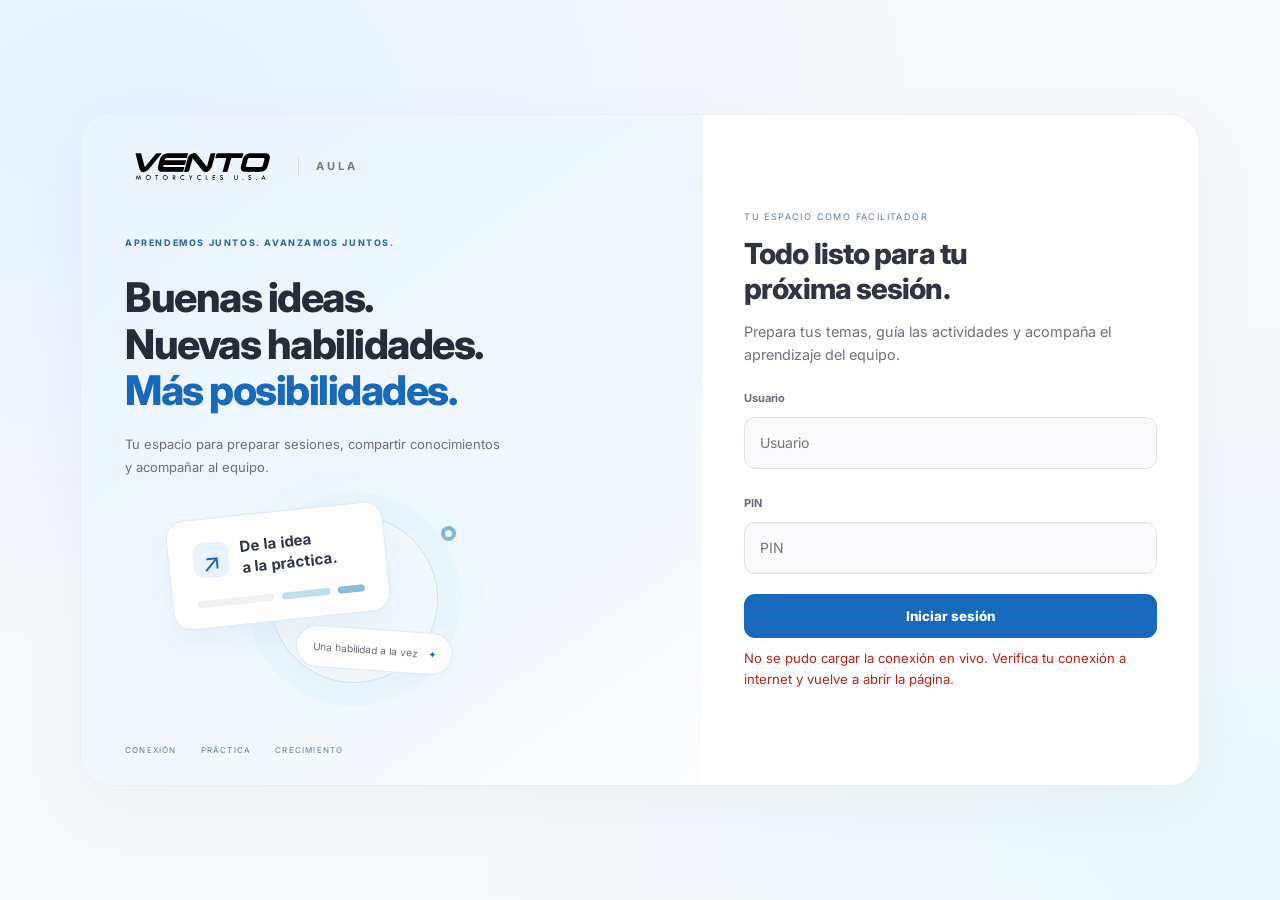
==== commit bf3aa22e: "Añadir descarga oficial y lectura segura del cierre mensual conservando septiembre" ====
--- a/index.html
+++ b/index.html
@@ -1350,7 +1350,7 @@
 </div>
 </div>
 
-<script src="original-slides.js?v=20261017-septiembre"></script>
+<script src="original-slides.js?v=20261017-conexion-preparada"></script>
 
 <div aria-hidden="true" class="registry-modal" id="participantRegistryModal">
 <div aria-modal="true" class="registry-card" role="dialog">
@@ -1766,6 +1766,9 @@
 <script src="quality-content.js"></script>
 <script src="platform.js"></script>
 <script src="meet-view.js"></script>
+<script src="followup-sync.js"></script>
+<script src="materials-config.js"></script>
+<script src="consultation-materials.js"></script>
 
 </body>
 </html>
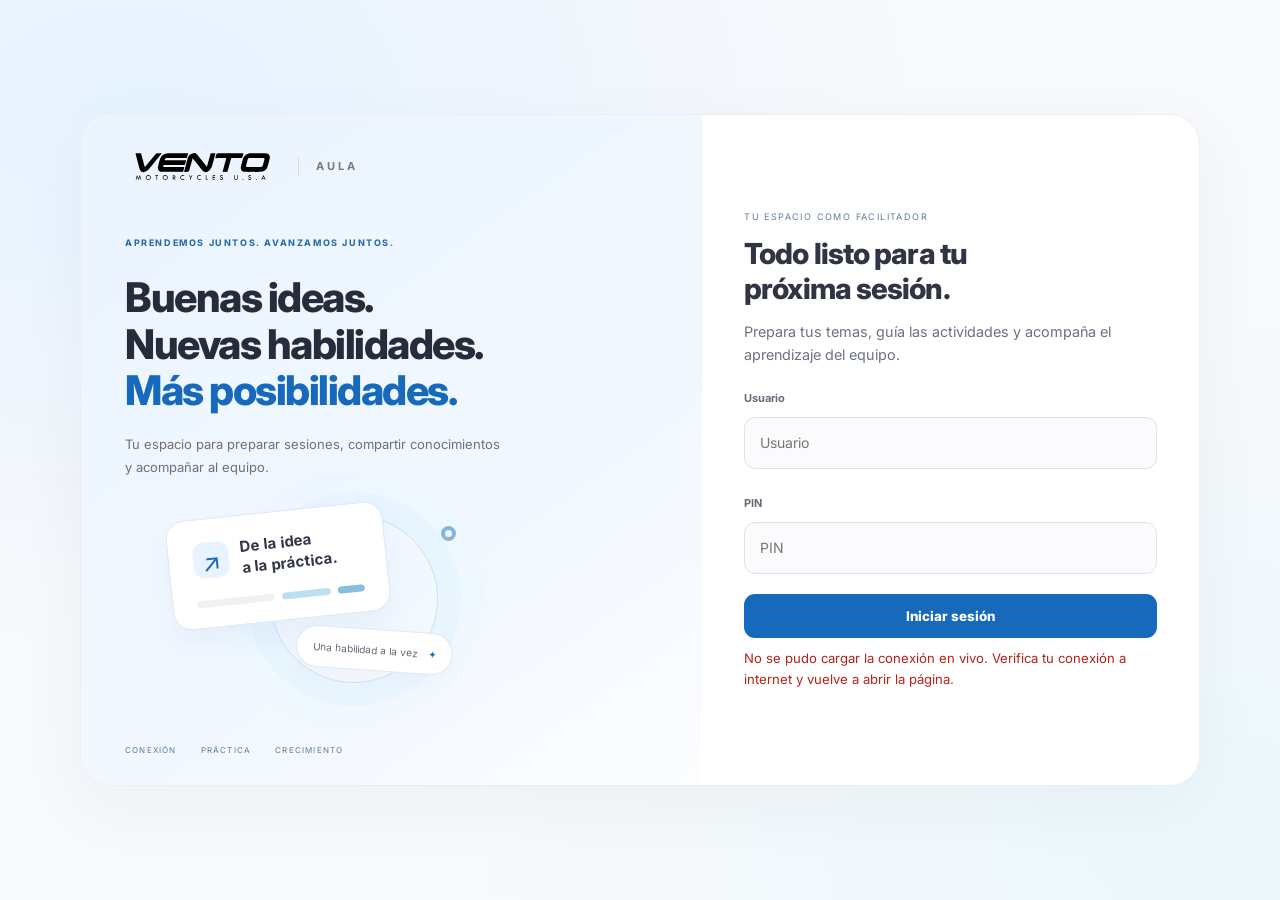
==== commit 337b044e: "Centrar cuadro de descarga y conservar estilo azul del aula" ====
--- a/index.html
+++ b/index.html
@@ -1768,7 +1768,7 @@
 <script src="meet-view.js"></script>
 <script src="followup-sync.js"></script>
 <script src="materials-config.js"></script>
-<script src="consultation-materials.js"></script>
+<script src="consultation-materials.js?v=20261017-2"></script>
 
 </body>
 </html>
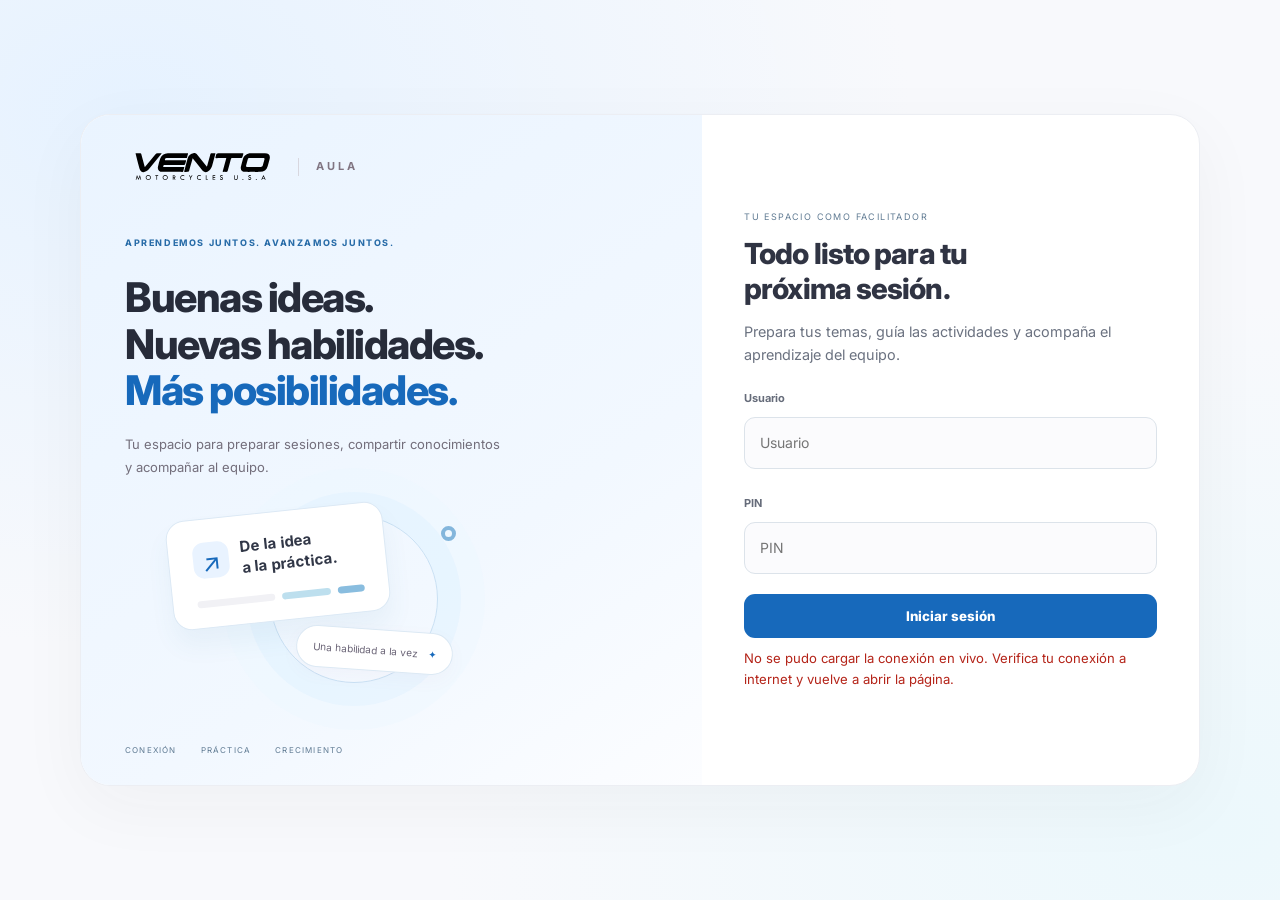
==== commit 8b997561: "Limitar consulta al tema compartido y añadir retos de repaso independientes" ====
--- a/index.html
+++ b/index.html
@@ -1764,7 +1764,8 @@
 <script src="vendor/jszip.min.js"></script>
 <script src="html-topics.js"></script>
 <script src="quality-content.js"></script>
-<script src="platform.js"></script>
+<script src="consultation-practice.js?v=20261017-1"></script>
+<script src="platform.js?v=20261017-consulta"></script>
 <script src="meet-view.js"></script>
 <script src="followup-sync.js"></script>
 <script src="materials-config.js"></script>
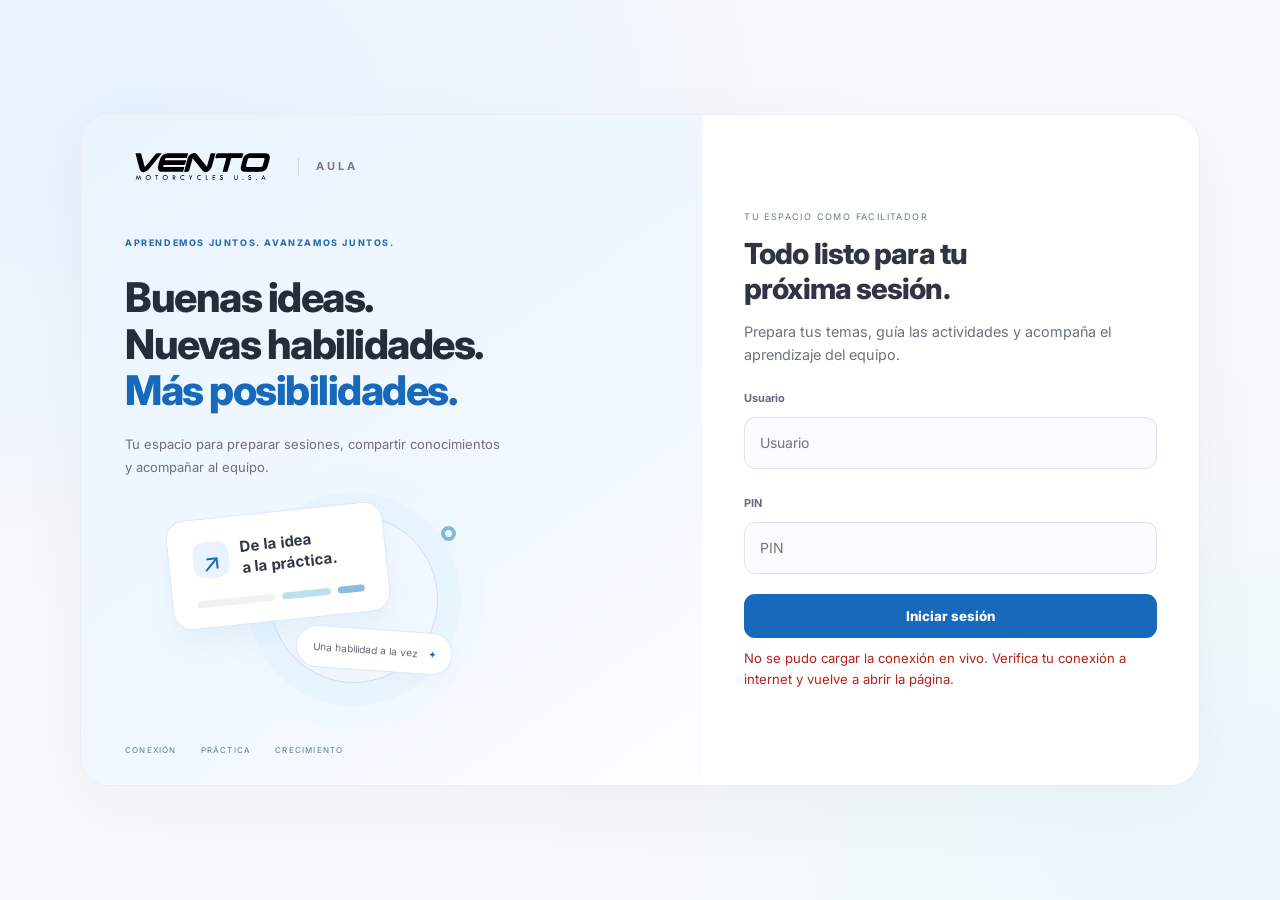
==== commit 27b3247c: "Restaurar vista previa sin lanzar actividad y completar consulta PILOT" ====
--- a/index.html
+++ b/index.html
@@ -1764,8 +1764,8 @@
 <script src="vendor/jszip.min.js"></script>
 <script src="html-topics.js"></script>
 <script src="quality-content.js"></script>
-<script src="consultation-practice.js?v=20261017-1"></script>
-<script src="platform.js?v=20261017-consulta"></script>
+<script src="consultation-practice.js?v=20261017-2"></script>
+<script src="platform.js?v=20261017-previa"></script>
 <script src="meet-view.js"></script>
 <script src="followup-sync.js"></script>
 <script src="materials-config.js"></script>
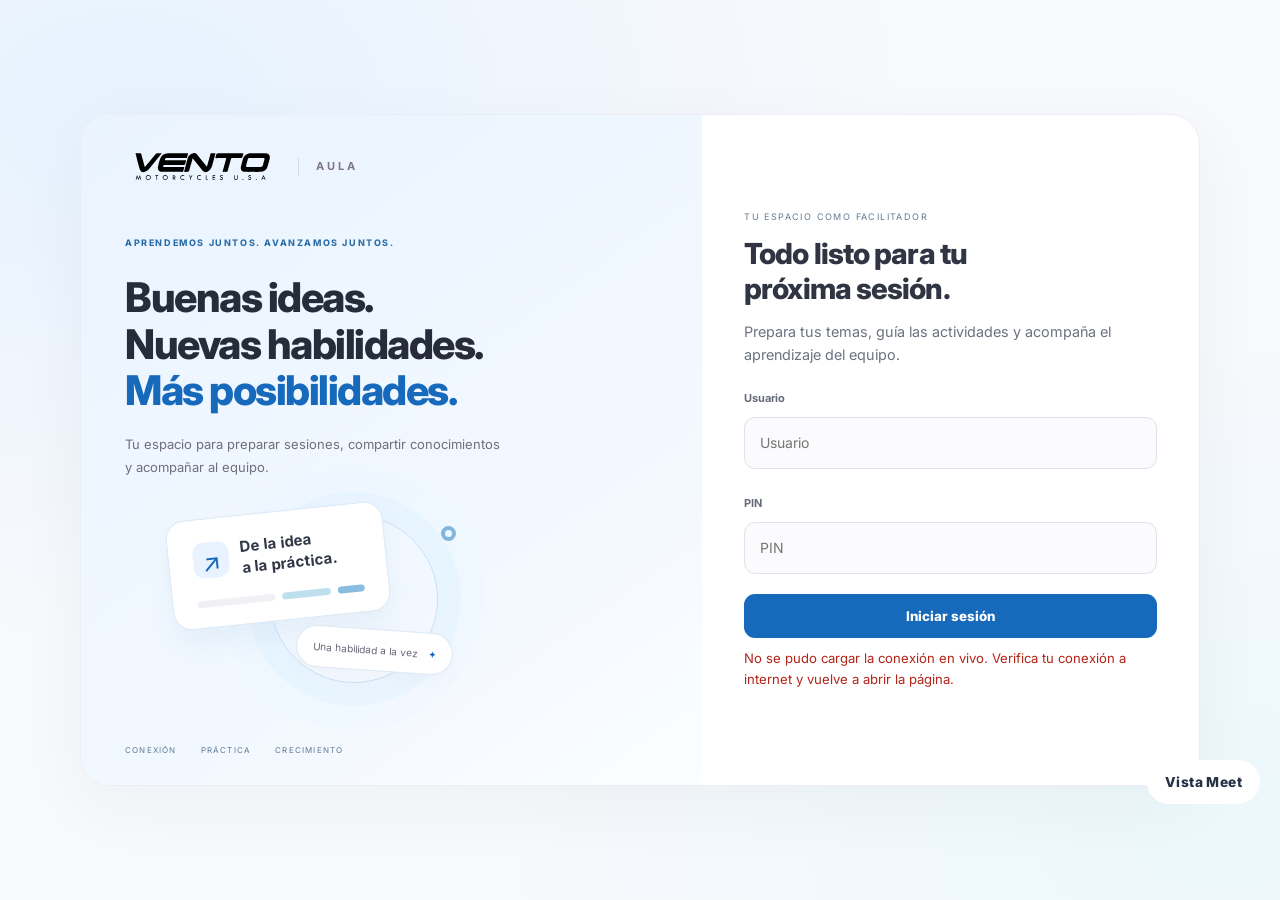
==== commit aec74c46: "Unificar apertura Meet en botón inferior y conservar Mostrar actividad" ====
--- a/index.html
+++ b/index.html
@@ -1765,8 +1765,8 @@
 <script src="html-topics.js"></script>
 <script src="quality-content.js"></script>
 <script src="consultation-practice.js?v=20261017-2"></script>
-<script src="platform.js?v=20261017-previa"></script>
-<script src="meet-view.js"></script>
+<script src="platform.js?v=20261017-botones"></script>
+<script src="meet-view.js?v=20261017-botones"></script>
 <script src="followup-sync.js"></script>
 <script src="materials-config.js"></script>
 <script src="consultation-materials.js?v=20261017-2"></script>
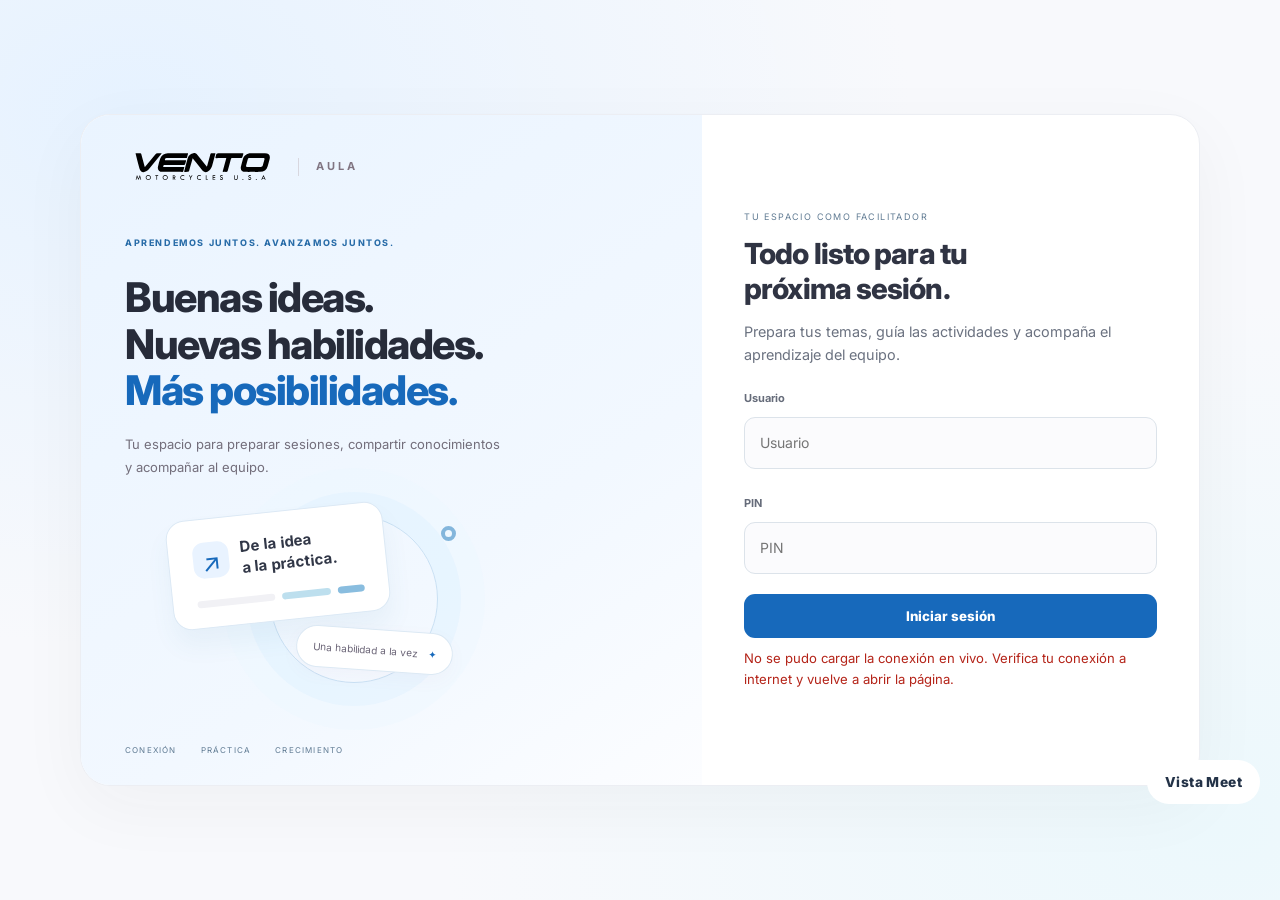
==== commit 271c1fec: "Mostrar reto de consulta relacionado dentro de cada tema" ====
--- a/index.html
+++ b/index.html
@@ -1764,7 +1764,7 @@
 <script src="vendor/jszip.min.js"></script>
 <script src="html-topics.js"></script>
 <script src="quality-content.js"></script>
-<script src="consultation-practice.js?v=20261017-2"></script>
+<script src="consultation-practice.js?v=20261017-por-tema"></script>
 <script src="platform.js?v=20261017-botones"></script>
 <script src="meet-view.js?v=20261017-botones"></script>
 <script src="followup-sync.js"></script>
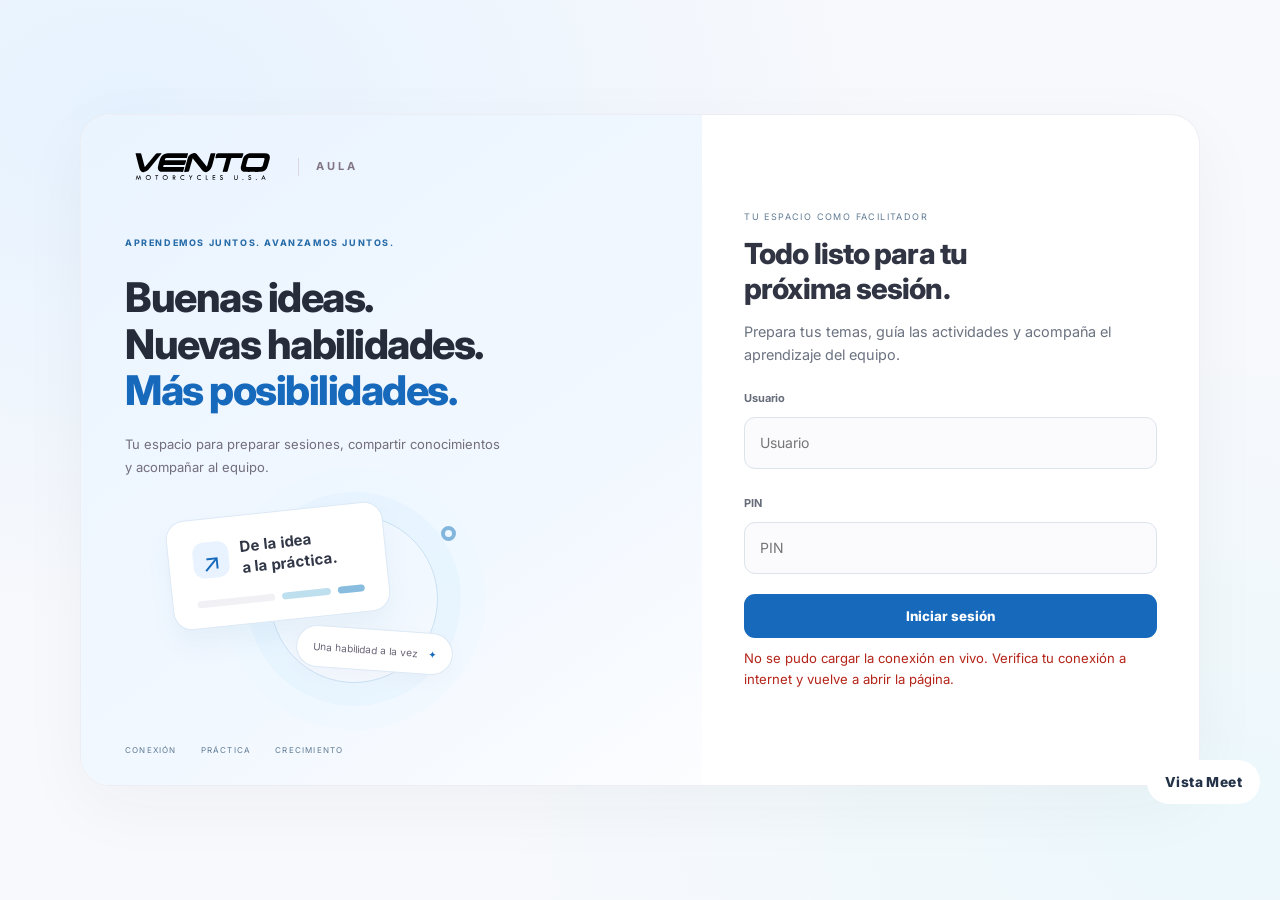
==== commit 446a5005: "Corregir vista previa de retos, VENTEC y tiempo Plan de Exito" ====
--- a/index.html
+++ b/index.html
@@ -1754,7 +1754,7 @@
 </div>
 </div>
 
-<script src="original-live.js"></script>
+<script src="original-live.js?v=20261024-actividades"></script>
 <script src="maintenance-content.js"></script>
 <script src="evidence-model.js"></script>
 <script src="evidence.js"></script>
@@ -1765,7 +1765,7 @@
 <script src="html-topics.js"></script>
 <script src="quality-content.js"></script>
 <script src="consultation-practice.js?v=20261017-por-tema"></script>
-<script src="platform.js?v=20261017-botones"></script>
+<script src="platform.js?v=20261024-actividades"></script>
 <script src="meet-view.js?v=20261017-botones"></script>
 <script src="followup-sync.js"></script>
 <script src="materials-config.js"></script>
